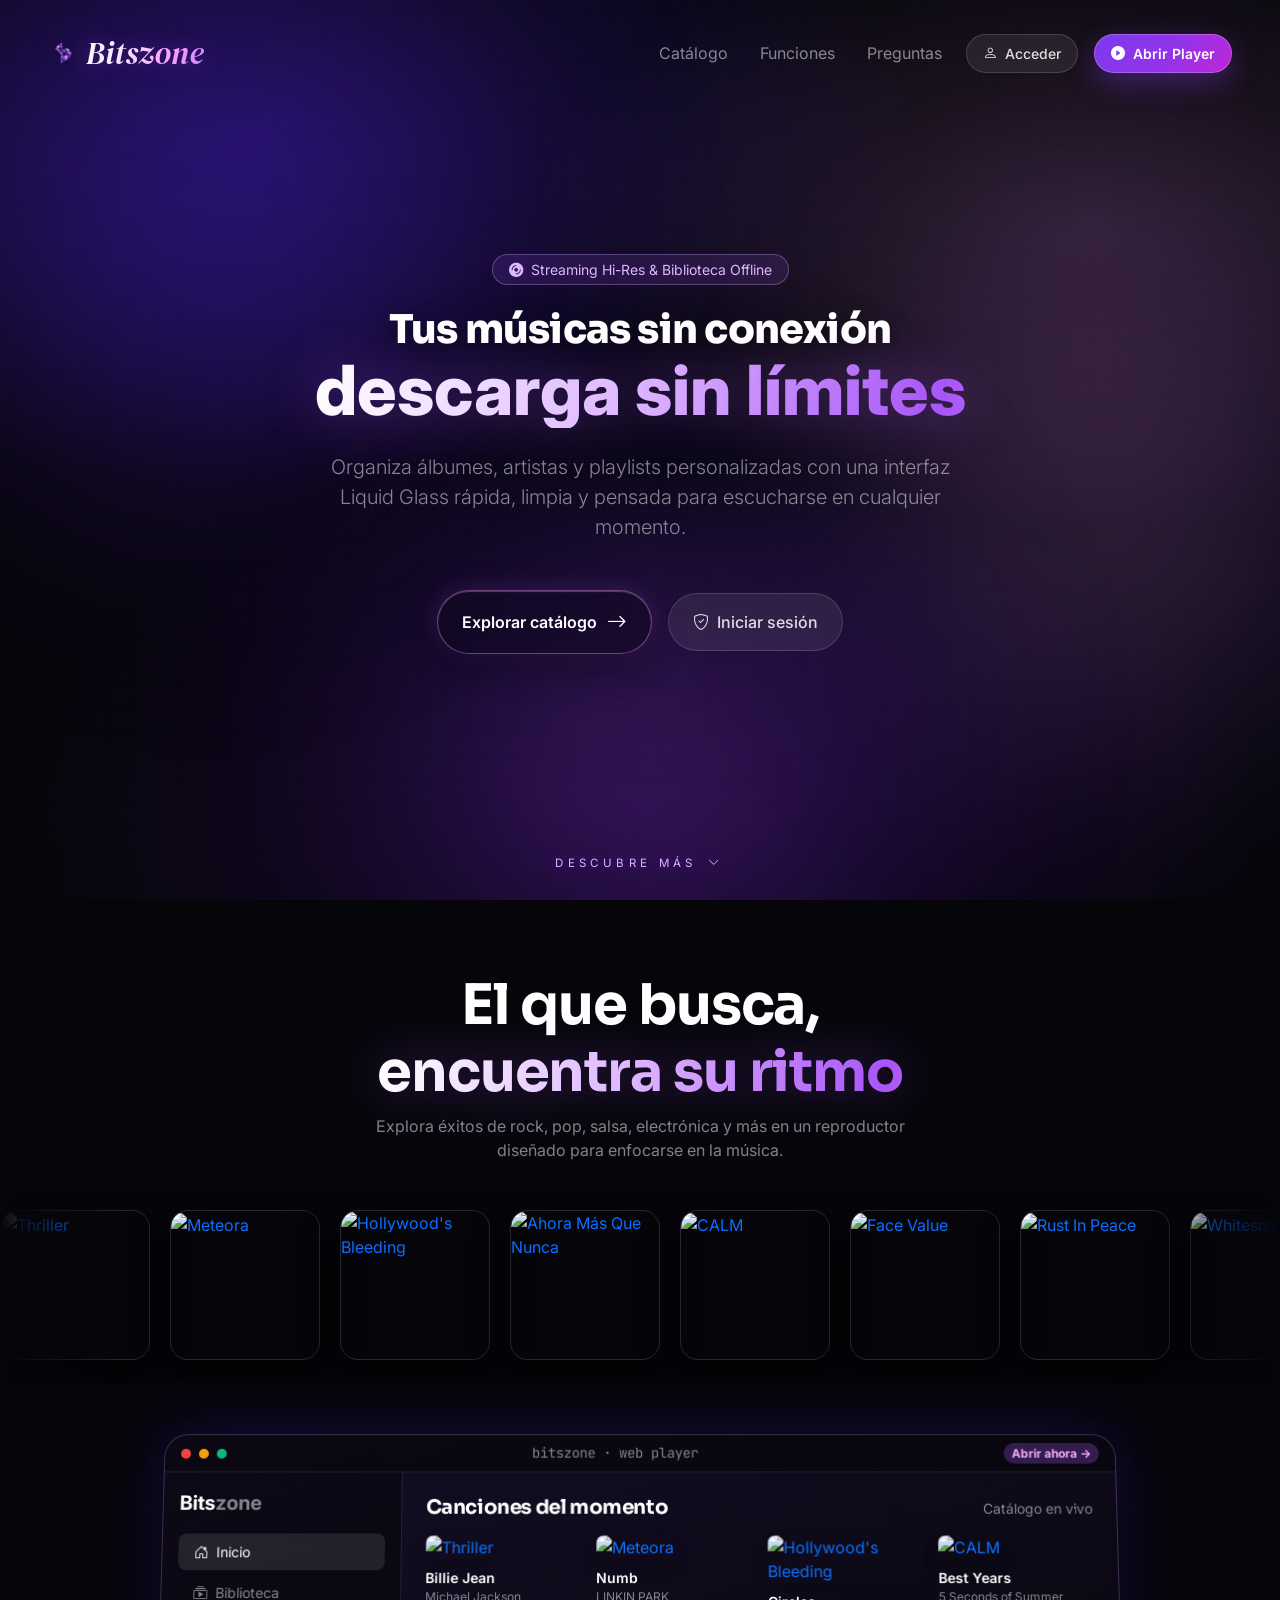
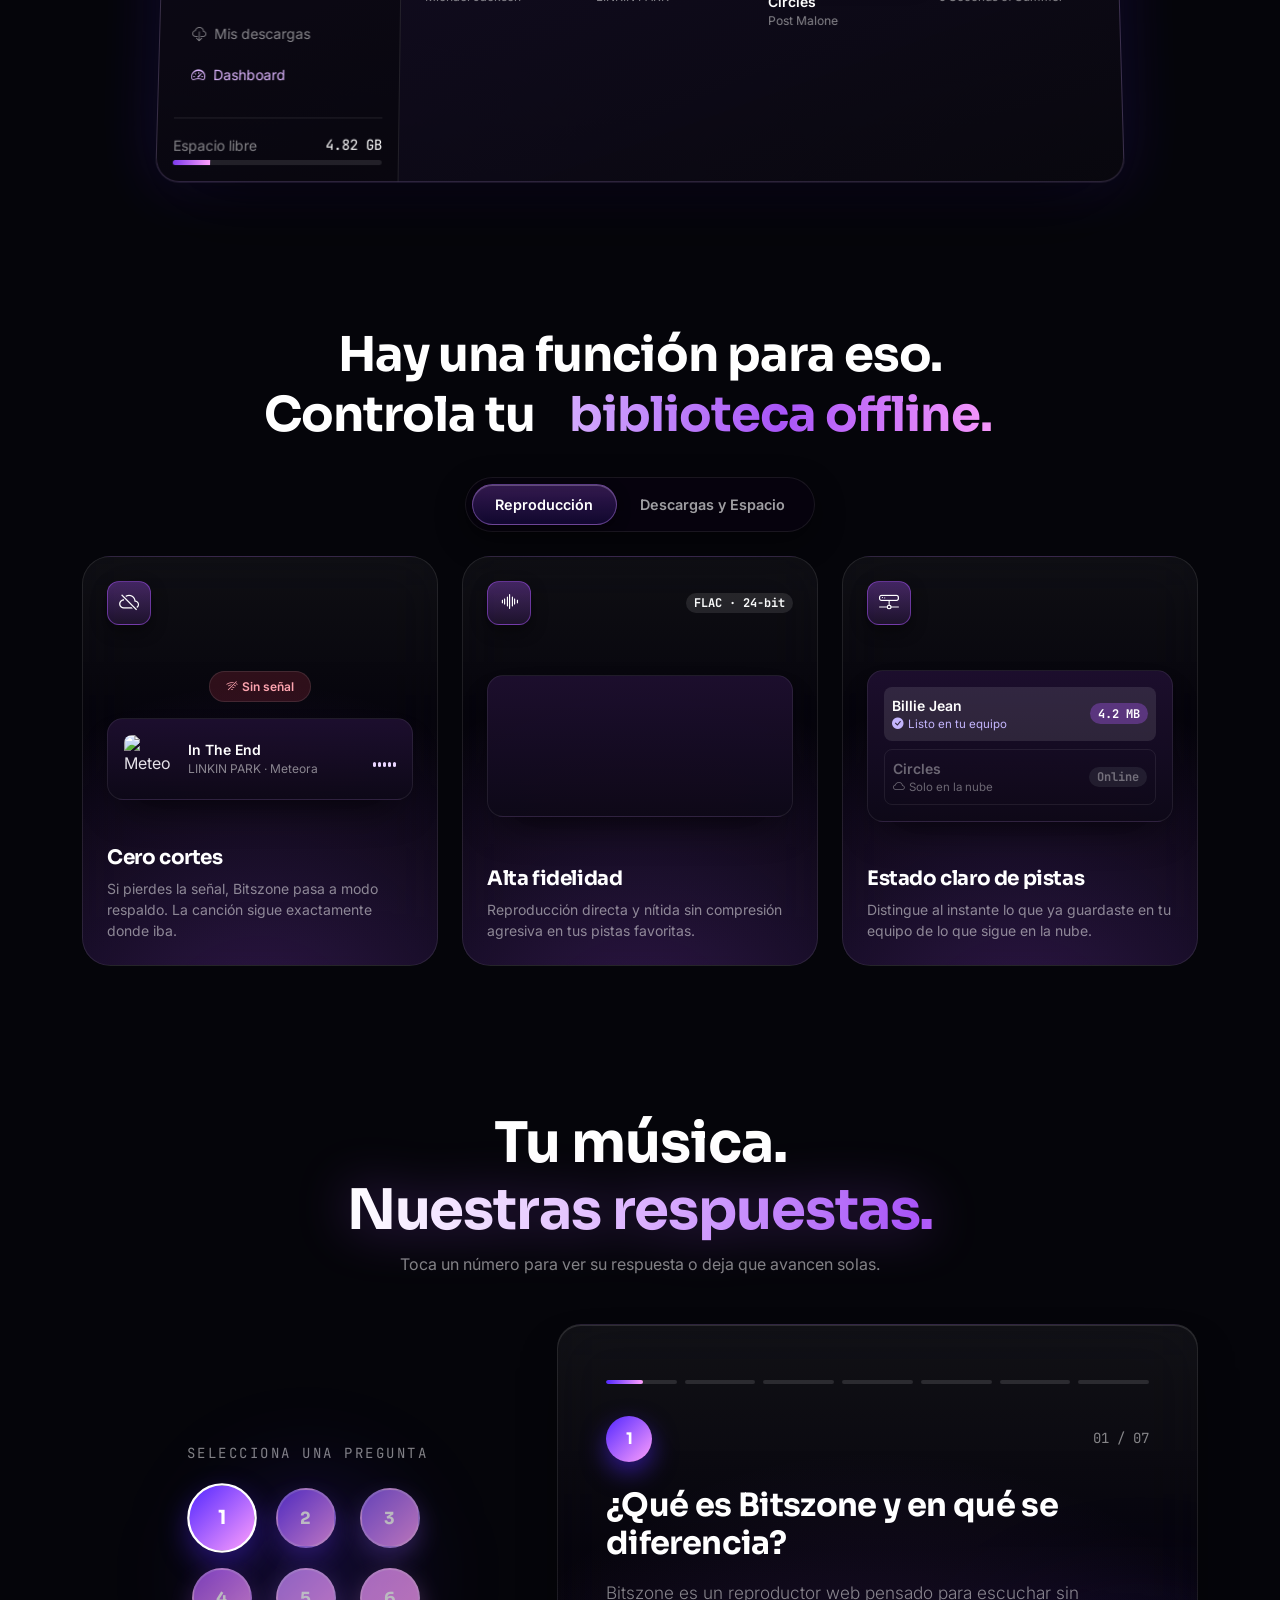
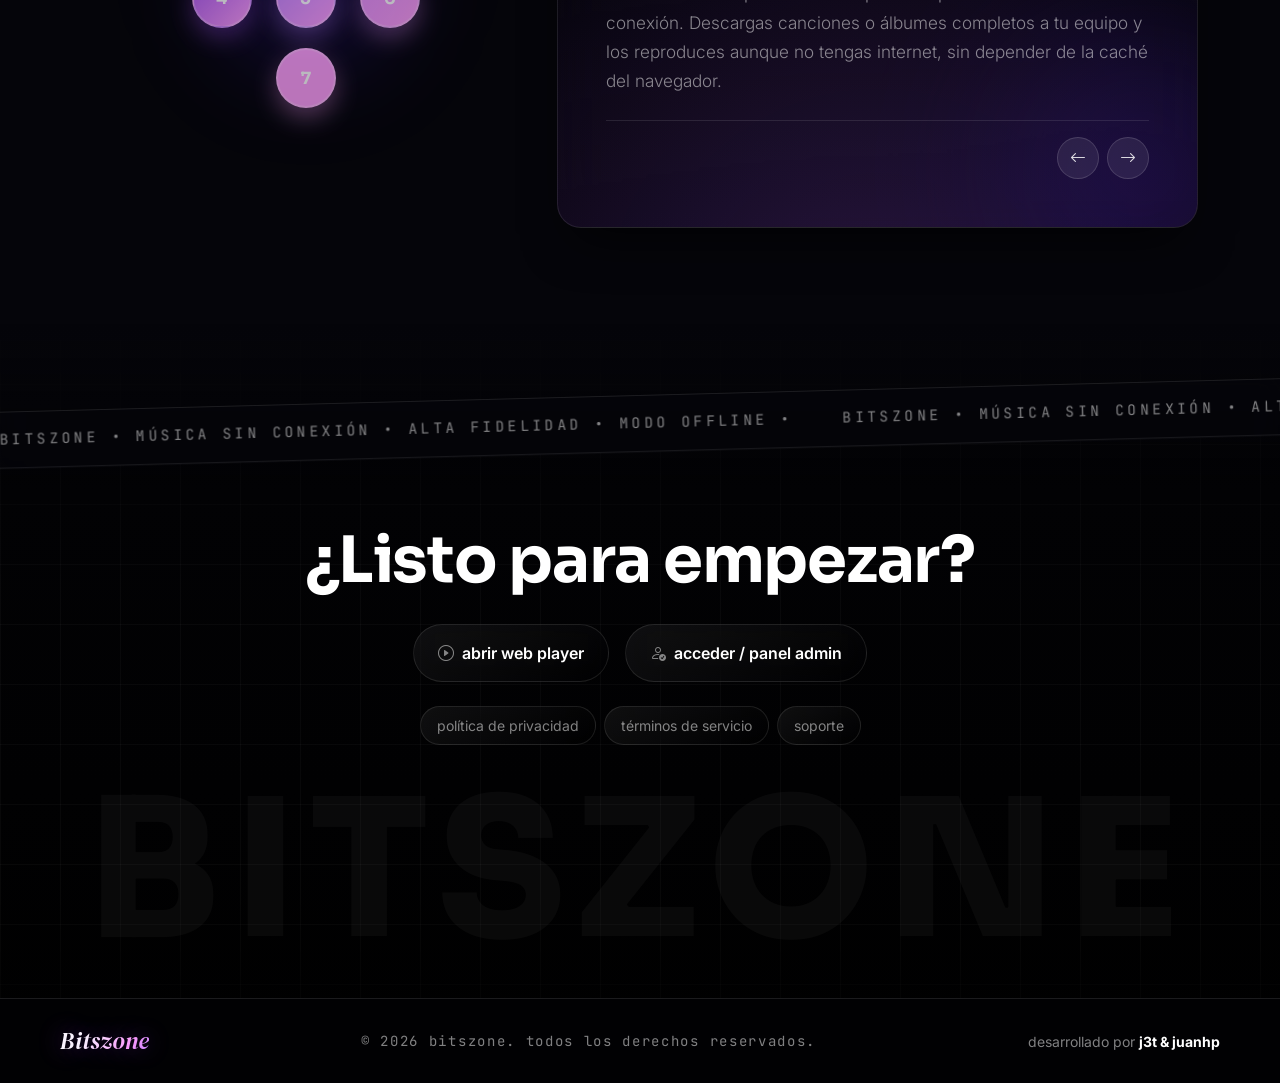
==== index.html @ e1ec02fd "feat: initial release of Bitszone Vanilla (HTML5, CSS3, JS, Bootstrap 5.3 CDN)" ====
<!DOCTYPE html>
<html lang="es">
<head>
  <meta charset="UTF-8" />
  <meta name="viewport" content="width=device-width, initial-scale=1.0" />
  <title>Bitszone — Tu música sin conexión</title>
  <link rel="icon" type="image/svg+xml" href="./assets/img/favicon.svg" />

  <!-- Google Fonts -->
  <link rel="preconnect" href="https://fonts.googleapis.com" />
  <link rel="preconnect" href="https://fonts.gstatic.com" crossorigin />
  <link href="https://fonts.googleapis.com/css2?family=DM+Serif+Display:ital@0;1&family=Inter:wght@300;400;500;600;700&family=JetBrains+Mono:wght@400;500&family=Sora:wght@600;700;800;900&display=swap" rel="stylesheet" />

  <!-- Bootstrap 5.3.8 & Bootstrap Icons (CDN Oficial) -->
  <link href="https://cdn.jsdelivr.net/npm/bootstrap@5.3.8/dist/css/bootstrap.min.css" rel="stylesheet" />
  <link href="https://cdn.jsdelivr.net/npm/bootstrap-icons@1.11.3/font/bootstrap-icons.min.css" rel="stylesheet" />

  <!-- Estilos Bitszone -->
  <link rel="stylesheet" href="./css/styles.css" />
</head>
<body>
  <!-- Fondo Molten Nebula CSS Puro -->
  <div class="bz-ambient-canvas" aria-hidden="true">
    <div class="bz-molten-orb bz-molten-orb--1"></div>
    <div class="bz-molten-orb bz-molten-orb--2"></div>
    <div class="bz-molten-orb bz-molten-orb--3"></div>
  </div>
  <div class="bz-noise-overlay" aria-hidden="true"></div>

  <!-- Header Bootstrap Responsivo -->
  <header id="landingHeader" class="bz-landing-header py-3">
    <nav class="navbar navbar-expand-md navbar-dark px-3 px-md-5 mx-auto" style="max-width: 1440px;">
      <a href="./index.html" class="navbar-brand d-flex align-items-center gap-2 text-decoration-none">
        <img src="./assets/img/bitszone-icon.png" alt="Bitszone" width="30" height="30" />
        <span class="bz-brand-wordmark fs-2">Bitszone</span>
      </a>

      <button class="navbar-toggler border border-white border-opacity-25 rounded-pill px-3 py-1" type="button" data-bs-toggle="collapse" data-bs-target="#landingNav" aria-controls="landingNav" aria-expanded="false" aria-label="Menú">
        <i class="bi bi-list text-white fs-5"></i>
      </button>

      <div class="collapse navbar-collapse justify-content-end" id="landingNav">
        <ul class="navbar-nav align-items-md-center gap-2 gap-md-3 mt-3 mt-md-0">
          <li class="nav-item">
            <a class="nav-link text-white-50 px-2" href="#features">Catálogo</a>
          </li>
          <li class="nav-item">
            <a class="nav-link text-white-50 px-2" href="#benefits">Funciones</a>
          </li>
          <li class="nav-item">
            <a class="nav-link text-white-50 px-2" href="#faq">Preguntas</a>
          </li>
          <li class="nav-item">
            <a class="btn bz-btn-subtle btn-sm px-3 py-2" href="./login.html">
              <i class="bi bi-person me-1"></i> Acceder
            </a>
          </li>
          <li class="nav-item">
            <a class="btn bz-btn-primary btn-sm px-3 py-2" href="./player.html">
              <i class="bi bi-play-circle-fill me-1"></i> Abrir Player
            </a>
          </li>
        </ul>
      </div>
    </nav>
  </header>

  <main>
    <!-- SECCIÓN 1: HERO -->
    <section class="bz-hero-section container text-center px-3">
      <div class="mx-auto" style="max-width: 1120px;">
        <div class="d-inline-flex align-items-center gap-2 px-3 py-1 rounded-pill mb-4 small" style="background: rgba(168,85,247,0.14); border: 1px solid rgba(216,180,254,0.3); color: var(--bz-soft);">
          <i class="bi bi-disc-fill"></i>
          <span>Streaming Hi-Res & Biblioteca Offline</span>
        </div>

        <h1 class="bz-hero-title text-white mb-0">
          Tus músicas sin conexión
        </h1>
        <p class="bz-hero-subtitle-line bz-liquid-metal-text mb-4">
          descarga sin límites
        </p>

        <p class="lead text-white-50 mx-auto mb-5" style="max-width: 620px;">
          Organiza álbumes, artistas y playlists personalizadas con una interfaz Liquid Glass rápida, limpia y pensada para escucharse en cualquier momento.
        </p>

        <div class="d-flex flex-column flex-sm-row align-items-center justify-content-center gap-3">
          <a href="./player.html" class="bz-btn-glass px-4 py-3 fs-6">
            <span>Explorar catálogo</span>
            <i class="bi bi-arrow-right fs-5"></i>
          </a>
          <a href="./login.html" class="btn bz-btn-subtle px-4 py-3 fs-6">
            <i class="bi bi-shield-check me-1"></i> Iniciar sesión
          </a>
        </div>
      </div>

      <a href="#features" class="bz-scroll-cue d-none d-sm-inline-block">
        Descubre más <i class="bi bi-chevron-down ms-1"></i>
      </a>
    </section>

    <!-- SECCIÓN 2: SHOWCASE DE ÁLBUMES & VISTA PREVIA DEL PLAYER -->
    <section id="features" class="py-5 my-4 position-relative">
      <div class="container text-center mb-4">
        <h2 class="display-4 fw-bold text-white mb-2">
          El que busca,<br />
          <span class="bz-liquid-metal-text">encuentra su ritmo</span>
        </h2>
        <p class="text-white-50 mx-auto" style="max-width: 560px;">
          Explora éxitos de rock, pop, salsa, electrónica y más en un reproductor diseñado para enfocarse en la música.
        </p>
      </div>

      <!-- Carrusel Marquee 3D CSS -->
      <div class="bz-showcase-ring-wrap mb-5">
        <div id="showcaseMarqueeTrack" class="bz-showcase-marquee"></div>
      </div>

      <!-- Preview del Reproductor Liquid Glass con Grid de Bootstrap -->
      <div class="container px-3">
        <div class="bz-player-preview-shell">
          <div class="px-3 py-2 d-flex align-items-center justify-content-between border-bottom border-white border-opacity-10" style="background: rgba(0,0,0,0.45);">
            <div class="d-flex align-items-center gap-2">
              <span class="rounded-circle d-inline-block" style="width:10px;height:10px;background:#ef4444;"></span>
              <span class="rounded-circle d-inline-block" style="width:10px;height:10px;background:#f59e0b;"></span>
              <span class="rounded-circle d-inline-block" style="width:10px;height:10px;background:#10b981;"></span>
            </div>
            <span class="font-mono-bz small text-white-50">bitszone · web player</span>
            <a href="./player.html" class="badge rounded-pill text-decoration-none" style="background: rgba(168,85,247,0.28); color: #f0abfc;">Abrir ahora →</a>
          </div>

          <div class="row g-0">
            <!-- Mini Sidebar Preview -->
            <div class="col-md-3 d-none d-md-flex flex-column justify-content-between p-3 border-end border-white border-opacity-10" style="background: rgba(0,0,0,0.35);">
              <div>
                <div class="fw-bold fs-5 text-white mb-3">Bits<span class="text-white-50">zone</span></div>
                <div class="d-grid gap-1 small">
                  <div class="px-3 py-2 rounded-3 bg-white bg-opacity-10 text-white"><i class="bi bi-house-door me-2"></i>Inicio</div>
                  <div class="px-3 py-2 rounded-3 text-white-50"><i class="bi bi-collection-play me-2"></i>Biblioteca</div>
                  <div class="px-3 py-2 rounded-3 text-white-50"><i class="bi bi-cloud-download me-2"></i>Mis descargas</div>
                  <div class="px-3 py-2 rounded-3" style="color: var(--bz-soft);"><i class="bi bi-speedometer2 me-2"></i>Dashboard</div>
                </div>
              </div>
              <div class="mt-4 pt-3 border-top border-white border-opacity-10 small">
                <div class="d-flex justify-content-between text-white-50 mb-1">
                  <span>Espacio libre</span>
                  <span class="font-mono-bz text-white">4.82 GB</span>
                </div>
                <div class="progress" style="height: 5px; background: rgba(255,255,255,0.1);">
                  <div class="progress-bar" style="width: 18%; background: linear-gradient(90deg, #7c3aed, #ff9ffc);"></div>
                </div>
              </div>
            </div>

            <!-- Mini Catalog Preview -->
            <div class="col-12 col-md-9 p-4">
              <div class="d-flex justify-content-between align-items-center mb-3">
                <h5 class="mb-0 text-white fw-bold">Canciones del momento</h5>
                <span class="small text-white-50">Catálogo en vivo</span>
              </div>
              <div class="row g-3">
                <div class="col-6 col-sm-3">
                  <a href="./player.html" class="text-decoration-none d-block">
                    <img src="https://is1-ssl.mzstatic.com/image/thumb/Music115/v4/32/4f/fd/324ffda2-9e51-8f6a-0c2d-c6fd2b41ac55/074643811224.jpg/500x500bb.jpg" alt="Thriller" class="w-100 rounded-3 mb-2 shadow" style="aspect-ratio:1/1;object-fit:cover;" />
                    <div class="text-white small fw-semibold text-truncate">Billie Jean</div>
                    <div class="text-white-50" style="font-size: 0.75rem;">Michael Jackson</div>
                  </a>
                </div>
                <div class="col-6 col-sm-3">
                  <a href="./player.html" class="text-decoration-none d-block">
                    <img src="https://is1-ssl.mzstatic.com/image/thumb/Features125/v4/dd/7d/72/dd7d7259-d27f-5b3e-ce64-9e304d2cb40f/dj.rxzrauer.jpg/500x500bb.jpg" alt="Meteora" class="w-100 rounded-3 mb-2 shadow" style="aspect-ratio:1/1;object-fit:cover;" />
                    <div class="text-white small fw-semibold text-truncate">Numb</div>
                    <div class="text-white-50" style="font-size: 0.75rem;">LINKIN PARK</div>
                  </a>
                </div>
                <div class="col-6 col-sm-3 d-none d-sm-block">
                  <a href="./player.html" class="text-decoration-none d-block">
                    <img src="https://is1-ssl.mzstatic.com/image/thumb/Music115/v4/6c/13/27/6c13279a-399b-2631-3cb2-6233a91d7a53/19UMGIM78325.rgb.jpg/500x500bb.jpg" alt="Hollywood's Bleeding" class="w-100 rounded-3 mb-2 shadow" style="aspect-ratio:1/1;object-fit:cover;" />
                    <div class="text-white small fw-semibold text-truncate">Circles</div>
                    <div class="text-white-50" style="font-size: 0.75rem;">Post Malone</div>
                  </a>
                </div>
                <div class="col-6 col-sm-3 d-none d-sm-block">
                  <a href="./player.html" class="text-decoration-none d-block">
                    <img src="https://is1-ssl.mzstatic.com/image/thumb/Music114/v4/04/31/61/0431617b-8479-58fe-3cc3-9fbfef175a71/20UMGIM06593.rgb.jpg/500x500bb.jpg" alt="CALM" class="w-100 rounded-3 mb-2 shadow" style="aspect-ratio:1/1;object-fit:cover;" />
                    <div class="text-white small fw-semibold text-truncate">Best Years</div>
                    <div class="text-white-50" style="font-size: 0.75rem;">5 Seconds of Summer</div>
                  </a>
                </div>
              </div>
            </div>
          </div>
        </div>
      </div>
    </section>

    <!-- SECCIÓN 3: HAY UNA FUNCIÓN PARA ESO (Bootstrap Tabs + Grid 3 Columnas) -->
    <section id="benefits" class="py-5 my-5 container">
      <div class="text-center mb-4">
        <h2 class="display-5 fw-bold text-white lh-sm mb-3">
          Hay una función para eso.<br />
          Controla tu
          <span class="bz-text-scroller">
            <span class="bz-text-scroller-inner">
              <span>biblioteca offline.</span>
              <span>experiencia sonora.</span>
              <span>colección musical.</span>
              <span>gestión de pistas.</span>
            </span>
          </span>
        </h2>

        <!-- Segmented Dock Bootstrap Pills -->
        <ul class="nav nav-pills bz-dock-pills mt-3" id="benefitsTab" role="tablist">
          <li class="nav-item" role="presentation">
            <button class="nav-link active" id="tab-playback-btn" data-bs-toggle="pill" data-bs-target="#tab-playback" type="button" role="tab">
              Reproducción
            </button>
          </li>
          <li class="nav-item" role="presentation">
            <button class="nav-link" id="tab-downloads-btn" data-bs-toggle="pill" data-bs-target="#tab-downloads" type="button" role="tab">
              Descargas y Espacio
            </button>
          </li>
        </ul>
      </div>

      <div class="tab-content mt-4">
        <!-- TAB 1: REPRODUCCIÓN -->
        <div class="tab-pane fade show active" id="tab-playback" role="tabpanel">
          <div class="row g-4">
            <div class="col-12 col-lg-4">
              <div class="fx-card p-4 d-flex flex-column justify-content-between h-100">
                <div class="fx-icon-tile mb-3"><i class="bi bi-cloud-slash fs-5"></i></div>
                <div class="my-auto py-3">
                  <div class="text-center mb-3">
                    <span id="demoNetStatusBadge" class="badge rounded-pill px-3 py-2 fw-semibold border border-white border-opacity-10" style="background: rgba(255,255,255,0.08); color: #e4e1e8;">
                      <i class="bi bi-wifi me-1"></i> Conectado por WiFi
                    </span>
                  </div>
                  <div class="fx-panel p-3 d-flex align-items-center gap-3">
                    <img src="https://is1-ssl.mzstatic.com/image/thumb/Features125/v4/dd/7d/72/dd7d7259-d27f-5b3e-ce64-9e304d2cb40f/dj.rxzrauer.jpg/500x500bb.jpg" alt="Meteora" width="48" height="48" class="rounded-3 object-fit-cover" />
                    <div class="flex-grow-1 min-w-0">
                      <div class="text-white fw-semibold small text-truncate">In The End</div>
                      <div class="text-white-50" style="font-size: 0.75rem;">LINKIN PARK · Meteora</div>
                    </div>
                    <div class="fx-eq"><i></i><i></i><i></i><i></i><i></i></div>
                  </div>
                </div>
                <div class="mt-3">
                  <h3 class="h5 text-white fw-bold">Cero cortes</h3>
                  <p class="small text-white-50 mb-0">Si pierdes la señal, Bitszone pasa a modo respaldo. La canción sigue exactamente donde iba.</p>
                </div>
              </div>
            </div>

            <div class="col-12 col-lg-4">
              <div class="fx-card p-4 d-flex flex-column justify-content-between h-100">
                <div class="d-flex justify-content-between align-items-center mb-3">
                  <div class="fx-icon-tile"><i class="bi bi-soundwave fs-5"></i></div>
                  <span class="badge rounded-pill bg-white bg-opacity-10 text-light font-mono-bz">FLAC · 24-bit</span>
                </div>
                <div class="fx-panel p-4 my-auto text-center">
                  <div class="fx-spectrum">
                    <i></i><i></i><i></i><i></i><i></i><i></i><i></i><i></i><i></i><i></i><i></i><i></i>
                  </div>
                </div>
                <div class="mt-3">
                  <h3 class="h5 text-white fw-bold">Alta fidelidad</h3>
                  <p class="small text-white-50 mb-0">Reproducción directa y nítida sin compresión agresiva en tus pistas favoritas.</p>
                </div>
              </div>
            </div>

            <div class="col-12 col-lg-4">
              <div class="fx-card p-4 d-flex flex-column justify-content-between h-100">
                <div class="fx-icon-tile mb-3"><i class="bi bi-hdd-network fs-5"></i></div>
                <div class="fx-panel p-3 my-auto d-grid gap-2">
                  <div class="d-flex align-items-center justify-content-between p-2 rounded-3 bg-white bg-opacity-10">
                    <div>
                      <div class="text-white small fw-semibold">Billie Jean</div>
                      <div style="font-size:0.72rem;color:#c4b5fd;"><i class="bi bi-check-circle-fill me-1"></i>Listo en tu equipo</div>
                    </div>
                    <span class="badge rounded-pill font-mono-bz" style="background: rgba(168,85,247,0.35);">4.2 MB</span>
                  </div>
                  <div class="d-flex align-items-center justify-content-between p-2 rounded-3 border border-white border-opacity-10 opacity-75">
                    <div>
                      <div class="text-white-50 small fw-semibold">Circles</div>
                      <div class="text-white-50" style="font-size:0.72rem;"><i class="bi bi-cloud me-1"></i>Solo en la nube</div>
                    </div>
                    <span class="badge rounded-pill bg-secondary bg-opacity-25 text-white-50 font-mono-bz">Online</span>
                  </div>
                </div>
                <div class="mt-3">
                  <h3 class="h5 text-white fw-bold">Estado claro de pistas</h3>
                  <p class="small text-white-50 mb-0">Distingue al instante lo que ya guardaste en tu equipo de lo que sigue en la nube.</p>
                </div>
              </div>
            </div>
          </div>
        </div>

        <!-- TAB 2: DESCARGAS Y ESPACIO -->
        <div class="tab-pane fade" id="tab-downloads" role="tabpanel">
          <div class="row g-4">
            <div class="col-12 col-lg-4">
              <div class="fx-card p-4 d-flex flex-column justify-content-between h-100">
                <div class="fx-icon-tile mb-3"><i class="bi bi-clock-history fs-5"></i></div>
                <div class="fx-panel p-3 my-auto d-grid gap-2 small">
                  <div class="d-flex justify-content-between text-white"><span>Thriller · M. Jackson</span><span class="font-mono-bz" style="color: var(--bz-soft);">28d</span></div>
                  <div class="progress" style="height: 5px; background: rgba(255,255,255,0.08);"><div class="progress-bar" style="width:93%;background:#a855f7;"></div></div>
                  <div class="d-flex justify-content-between text-white mt-2"><span>CALM · 5SOS</span><span class="font-mono-bz text-warning">4d</span></div>
                  <div class="progress" style="height: 5px; background: rgba(255,255,255,0.08);"><div class="progress-bar bg-warning" style="width:18%;"></div></div>
                </div>
                <div class="mt-3">
                  <h3 class="h5 text-white fw-bold">Control de biblioteca</h3>
                  <p class="small text-white-50 mb-0">Administra fácilmente las canciones descargadas y favoritos desde un mismo lugar.</p>
                </div>
              </div>
            </div>

            <div class="col-12 col-lg-4">
              <div class="fx-card p-4 d-flex flex-column justify-content-between h-100">
                <div class="fx-icon-tile mb-3"><i class="bi bi-cloud-arrow-down fs-5"></i></div>
                <div class="fx-panel p-3 my-auto d-grid gap-2 small">
                  <div class="d-flex justify-content-between text-white"><span>Descargando Meteora</span><span class="font-mono-bz text-white-50">84%</span></div>
                  <div class="progress" style="height: 6px; background: rgba(255,255,255,0.08);"><div class="progress-bar progress-bar-striped progress-bar-animated" style="width:84%;background:linear-gradient(90deg,#7c3aed,#ff9ffc);"></div></div>
                  <div class="d-flex justify-content-between text-white-50 mt-2"><span>Best Years.mp3</span><span class="text-success"><i class="bi bi-check2-all"></i> Completo</span></div>
                </div>
                <div class="mt-3">
                  <h3 class="h5 text-white fw-bold">Descarga directa MP3</h3>
                  <p class="small text-white-50 mb-0">Baja canciones sueltas o álbumes completos mientras sigues escuchando tu cola.</p>
                </div>
              </div>
            </div>

            <div class="col-12 col-lg-4">
              <div class="fx-card p-4 d-flex flex-column justify-content-between h-100">
                <div class="fx-icon-tile mb-3"><i class="bi bi-hdd fs-5"></i></div>
                <div class="fx-panel p-3 my-auto">
                  <div class="d-flex justify-content-between align-items-baseline mb-2">
                    <span class="fw-bold text-white h5 mb-0">2.42 GB</span>
                    <span class="small text-white-50 font-mono-bz">de 5.00 GB</span>
                  </div>
                  <div class="progress-stacked mb-3" style="height: 10px; background: rgba(255,255,255,0.08);">
                    <div class="progress" style="width: 24%;"><div class="progress-bar" style="background:#5227ff;"></div></div>
                    <div class="progress" style="width: 15%;"><div class="progress-bar" style="background:#a855f7;"></div></div>
                    <div class="progress" style="width: 9%;"><div class="progress-bar" style="background:#ff9ffc;"></div></div>
                  </div>
                  <div class="d-flex justify-content-between small text-white-50">
                    <span><i class="bi bi-circle-fill me-1" style="color:#5227ff;"></i>Rock</span>
                    <span><i class="bi bi-circle-fill me-1" style="color:#a855f7;"></i>Pop</span>
                    <span><i class="bi bi-circle-fill me-1" style="color:#ff9ffc;"></i>Salsa</span>
                  </div>
                </div>
                <div class="mt-3">
                  <h3 class="h5 text-white fw-bold">Medidor de 5 GB</h3>
                  <p class="small text-white-50 mb-0">Visualiza el almacenamiento utilizado por tus descargas y libera espacio al instante.</p>
                </div>
              </div>
            </div>
          </div>
        </div>
      </div>
    </section>

    <!-- SECCIÓN 4: FAQ INTERACTIVO -->
    <section id="faq" class="py-5 my-5 container">
      <div class="text-center mb-5">
        <h2 class="display-4 fw-bold text-white mb-2">
          Tu música.<br />
          <span class="bz-liquid-metal-text">Nuestras respuestas.</span>
        </h2>
        <p class="text-white-50">Toca un número para ver su respuesta o deja que avancen solas.</p>
      </div>

      <div class="row g-4 align-items-center">
        <!-- Clúster de 7 Orbes -->
        <div class="col-12 col-lg-5 position-relative d-flex flex-column align-items-center justify-content-center py-4">
          <div id="faqClusterHalo" class="position-absolute rounded-circle" style="width: 280px; height: 280px; filter: blur(45px); pointer-events: none; background: radial-gradient(circle, rgba(82,39,255,0.35), transparent 70%);"></div>
          <span class="font-mono-bz small text-uppercase text-white-50 mb-4" style="letter-spacing: 0.18em;">Selecciona una pregunta</span>
          <div id="faqOrbCluster" class="bz-faq-orb-cluster position-relative z-2"></div>
        </div>

        <!-- Visor de Respuestas Liquid Glass -->
        <div class="col-12 col-lg-7">
          <div id="faqViewerCard" class="bz-glass-card p-4 p-md-5 position-relative overflow-hidden" style="min-height: 410px;">
            <div id="faqViewerGlow" class="position-absolute bottom-0 end-0 rounded-circle pe-none" style="width: 380px; height: 380px; transform: translate(35%, 35%); filter: blur(75px); opacity: 0.25;"></div>

            <!-- Barra segmentada superior -->
            <div id="faqSegments" class="d-flex gap-2 mb-4 position-relative z-2"></div>

            <div class="d-flex align-items-center justify-content-between mb-4 position-relative z-2">
              <div id="faqActiveBadge" class="rounded-circle d-flex align-items-center justify-content-center fw-bold text-white" style="width: 46px; height: 46px; font-family: var(--bz-font-display);">1</div>
              <span id="faqCounter" class="font-mono-bz small text-white-50">01 / 07</span>
            </div>

            <div class="position-relative z-2 my-3">
              <h3 id="faqQuestion" class="h2 fw-bold text-white mb-3"></h3>
              <p id="faqAnswer" class="lead text-white-50 mb-0" style="font-size: 1.08rem; line-height: 1.7;"></p>
            </div>

            <div class="d-flex justify-content-end gap-2 mt-4 pt-3 border-top border-white border-opacity-10 position-relative z-2">
              <button id="faqPrevBtn" type="button" class="btn bz-btn-subtle rounded-circle" style="width: 42px; height: 42px;" aria-label="Pregunta anterior">
                <i class="bi bi-arrow-left"></i>
              </button>
              <button id="faqNextBtn" type="button" class="btn bz-btn-subtle rounded-circle" style="width: 42px; height: 42px;" aria-label="Pregunta siguiente">
                <i class="bi bi-arrow-right"></i>
              </button>
            </div>
          </div>
        </div>
      </div>
    </section>
  </main>

  <!-- FOOTER CINEMÁTICO -->
  <footer class="bz-footer pt-5 mt-5">
    <div class="bz-footer-grid"></div>

    <!-- Band Marquee Diagonal -->
    <div class="bz-footer-marquee-band py-3 my-4 position-relative z-2">
      <div class="bz-footer-marquee-track font-mono-bz small text-uppercase text-white-50" style="letter-spacing: 0.28em;">
        <span class="px-4">BITSZONE • MÚSICA SIN CONEXIÓN • ALTA FIDELIDAD • MODO OFFLINE •</span>
        <span class="px-4">BITSZONE • MÚSICA SIN CONEXIÓN • ALTA FIDELIDAD • MODO OFFLINE •</span>
        <span class="px-4">BITSZONE • MÚSICA SIN CONEXIÓN • ALTA FIDELIDAD • MODO OFFLINE •</span>
      </div>
    </div>

    <div class="container text-center py-5 position-relative z-2">
      <h2 class="display-3 fw-bold text-white mb-4" style="font-weight: 800;">¿Listo para empezar?</h2>

      <div class="d-flex flex-wrap justify-content-center gap-3 mb-4">
        <a href="./player.html" class="bz-footer-pill px-4 py-3 fw-semibold d-inline-flex align-items-center gap-2">
          <i class="bi bi-play-circle text-white-50"></i> abrir web player
        </a>
        <a href="./login.html" class="bz-footer-pill px-4 py-3 fw-semibold d-inline-flex align-items-center gap-2">
          <i class="bi bi-person-check text-white-50"></i> acceder / panel admin
        </a>
      </div>

      <div class="d-flex flex-wrap justify-content-center gap-2 mb-5">
        <button type="button" class="btn bz-footer-pill btn-sm px-3 py-2 text-white-50" data-bs-toggle="modal" data-bs-target="#infoLegalModal" data-legal-title="Política de privacidad" data-legal-body="Bitszone almacena tus preferencias, playlists, favoritos y sesión localmente en tu navegador (localStorage) y consulta únicamente el catálogo público de canciones.">
          política de privacidad
        </button>
        <button type="button" class="btn bz-footer-pill btn-sm px-3 py-2 text-white-50" data-bs-toggle="modal" data-bs-target="#infoLegalModal" data-legal-title="Términos de servicio" data-legal-body="Proyecto académico de Ingeniería de Sistemas desarrollado con HTML5, CSS3, JavaScript y Bootstrap 5 para fines demostrativos y educativos.">
          términos de servicio
        </button>
        <button type="button" class="btn bz-footer-pill btn-sm px-3 py-2 text-white-50" data-bs-toggle="modal" data-bs-target="#infoLegalModal" data-legal-title="Soporte Técnico" data-legal-body="Para pruebas de administrador ingresa a Acceder -> Administrador usando bitszone.app@gmail.com (clave: admin123).">
          soporte
        </button>
      </div>

      <div class="bz-footer-giant-text mt-3">BITSZONE</div>
    </div>

    <!-- Barra Inferior -->
    <div class="position-relative z-2 py-4 px-3 px-md-5 border-top border-white border-opacity-10" style="background: rgba(2,2,4,0.92);">
      <div class="container-fluid d-flex flex-column flex-md-row align-items-center justify-content-between gap-3 text-center text-md-start">
        <a href="./index.html" class="bz-brand-wordmark fs-4 text-decoration-none">Bitszone</a>
        <div class="small text-white-50 font-mono-bz" style="letter-spacing: 0.12em;">
          © <span id="footerYear">2026</span> bitszone. todos los derechos reservados.
        </div>
        <div class="small text-white-50">
          desarrollado por <strong class="text-white">j3t &amp; juanhp</strong>
        </div>
      </div>
    </div>
  </footer>

  <!-- Botón flotante Volver Arriba -->
  <button id="btnBackToTop" type="button" class="btn bz-btn-glass bz-back-top p-0" aria-label="Volver arriba" title="Volver arriba">
    <i class="bi bi-arrow-up fs-5"></i>
  </button>

  <!-- Modal Bootstrap para enlaces del Footer -->
  <div class="modal fade bz-modal-glass" id="infoLegalModal" tabindex="-1" aria-hidden="true">
    <div class="modal-dialog modal-dialog-centered">
      <div class="modal-content p-4 position-relative">
        <button type="button" class="bz-modal-close-float" data-bs-dismiss="modal" aria-label="Cerrar">
          <i class="bi bi-x-lg"></i>
        </button>
        <h3 id="legalModalTitle" class="font-serif-italic h2 text-white mb-3">Información</h3>
        <p id="legalModalBody" class="text-white-50 mb-4"></p>
        <div class="text-end">
          <button type="button" class="btn bz-btn-primary px-4 py-2" data-bs-dismiss="modal">Entendido</button>
        </div>
      </div>
    </div>
  </div>

  <!-- Bootstrap JS Bundle -->
  <script defer src="https://cdn.jsdelivr.net/npm/bootstrap@5.3.8/dist/js/bootstrap.bundle.min.js"></script>
  <script defer src="./js/landing.js"></script>
  <script defer>
    document.addEventListener('DOMContentLoaded', function () {
      var legalModal = document.getElementById('infoLegalModal');
      if (legalModal) {
        legalModal.addEventListener('show.bs.modal', function (event) {
          var trigger = event.relatedTarget;
          if (!trigger) return;
          document.getElementById('legalModalTitle').textContent = trigger.getAttribute('data-legal-title') || 'Información';
          document.getElementById('legalModalBody').textContent = trigger.getAttribute('data-legal-body') || '';
        });
      }
    });
  </script>
</body>
</html>
---- css/styles.css ----
/* ==========================================================================
   BITSZONE — Estilos Globales (HTML5 + CSS3 + Bootstrap 5)
   Paleta: #05050A / #08080C -> #5227FF -> #55108d -> #A855F7 -> #FF9FFC
   ========================================================================== */

:root {
  --bz-bg-canvas: #05050a;
  --bz-bg-deep: #08080c;
  --bz-bg-surface: #0e0f17;
  --bz-bg-surface-2: #161726;
  --bz-bg-purple-dark: #1a0f2e;

  --bz-indigo: #5227ff;
  --bz-primary: #55108d;
  --bz-violet: #8b5cf6;
  --bz-purple: #a855f7;
  --bz-lavender: #c084fc;
  --bz-soft: #deb7ff;
  --bz-pink: #ff9ffc;

  --bz-text: #e4e1e8;
  --bz-muted: rgba(228, 225, 232, 0.62);
  --bz-dim: rgba(228, 225, 232, 0.4);
  --bz-glass-bg: rgba(14, 10, 24, 0.58);
  --bz-glass-border: rgba(216, 180, 254, 0.16);
  --bz-glass-highlight: rgba(255, 255, 255, 0.16);

  --bz-font-sans: 'Inter', system-ui, -apple-system, sans-serif;
  --bz-font-display: 'Sora', system-ui, sans-serif;
  --bz-font-serif: 'DM Serif Display', Georgia, serif;
  --bz-font-mono: 'JetBrains Mono', monospace;
}

/* Preferencias globales de accesibilidad / rendimiento */
body.bz-reduce-motion *,
body.bz-reduce-motion *::before,
body.bz-reduce-motion *::after {
  animation-duration: 0.01ms !important;
  animation-iteration-count: 1 !important;
  transition-duration: 0.01ms !important;
  scroll-behavior: auto !important;
}

body.bz-no-blur .bz-glass,
body.bz-no-blur .bz-glass-card,
body.bz-no-blur .bz-modal-glass,
body.bz-no-blur .bz-miniplayer,
body.bz-no-blur .bz-sidebar {
  backdrop-filter: none !important;
  -webkit-backdrop-filter: none !important;
  background-color: rgba(12, 9, 20, 0.94) !important;
}

*,
*::before,
*::after {
  box-sizing: border-box;
}

html {
  scroll-behavior: smooth;
  font-size: 16px;
}

body {
  margin: 0;
  background-color: var(--bz-bg-canvas);
  color: var(--bz-text);
  font-family: var(--bz-font-sans);
  -webkit-font-smoothing: antialiased;
  overflow-x: hidden;
}

h1, h2, h3, h4, h5, h6 {
  font-family: var(--bz-font-display);
  letter-spacing: -0.02em;
}

.font-serif-italic {
  font-family: var(--bz-font-serif);
  font-style: italic;
}

.font-sora {
  font-family: var(--bz-font-display);
}

.font-mono-bz {
  font-family: var(--bz-font-mono);
}

/* Scrollbar sutil estilo Bitszone */
::-webkit-scrollbar {
  width: 6px;
  height: 6px;
}
::-webkit-scrollbar-track {
  background: transparent;
}
::-webkit-scrollbar-thumb {
  background: rgba(255, 255, 255, 0.14);
  border-radius: 999px;
}
::-webkit-scrollbar-thumb:hover {
  background: rgba(192, 132, 252, 0.45);
}

/* ==========================================================================
   Fondo Molten Nebula CSS Puro (Reemplazo elegante sin WebGL pesado)
   ========================================================================== */
.bz-ambient-canvas {
  position: fixed;
  inset: 0;
  z-index: -2;
  overflow: hidden;
  pointer-events: none;
  background:
    radial-gradient(ellipse 80% 60% at 20% 15%, rgba(82, 39, 255, 0.28), transparent 65%),
    radial-gradient(ellipse 70% 55% at 85% 25%, rgba(255, 159, 252, 0.16), transparent 62%),
    radial-gradient(ellipse 75% 60% at 50% 90%, rgba(85, 16, 141, 0.32), transparent 65%),
    var(--bz-bg-canvas);
}

.bz-molten-orb {
  position: absolute;
  border-radius: 50%;
  filter: blur(95px);
  opacity: 0.52;
  will-change: transform;
}

.bz-molten-orb--1 {
  width: 58vw;
  height: 58vw;
  max-width: 780px;
  max-height: 780px;
  top: -14%;
  left: -12%;
  background: radial-gradient(circle, rgba(82, 39, 255, 0.65) 0%, rgba(85, 16, 141, 0.25) 55%, transparent 75%);
  animation: bz-drift-1 18s ease-in-out infinite alternate;
}

.bz-molten-orb--2 {
  width: 48vw;
  height: 48vw;
  max-width: 640px;
  max-height: 640px;
  top: 22%;
  right: -10%;
  background: radial-gradient(circle, rgba(255, 159, 252, 0.42) 0%, rgba(168, 85, 247, 0.25) 52%, transparent 75%);
  animation: bz-drift-2 22s ease-in-out infinite alternate;
}

.bz-molten-orb--3 {
  width: 52vw;
  height: 52vw;
  max-width: 700px;
  max-height: 700px;
  bottom: -18%;
  left: 25%;
  background: radial-gradient(circle, rgba(168, 85, 247, 0.45) 0%, rgba(45, 20, 145, 0.3) 55%, transparent 75%);
  animation: bz-drift-3 24s ease-in-out infinite alternate;
}

.bz-noise-overlay {
  position: fixed;
  inset: 0;
  z-index: -1;
  pointer-events: none;
  opacity: 0.035;
  background-image: radial-gradient(rgba(255, 255, 255, 0.7) 0.5px, transparent 0.5px);
  background-size: 3px 3px;
}

@keyframes bz-drift-1 {
  0%   { transform: translate3d(0, 0, 0) scale(1); }
  100% { transform: translate3d(8vw, 6vh, 0) scale(1.12); }
}
@keyframes bz-drift-2 {
  0%   { transform: translate3d(0, 0, 0) scale(1); }
  100% { transform: translate3d(-7vw, 8vh, 0) scale(1.15); }
}
@keyframes bz-drift-3 {
  0%   { transform: translate3d(0, 0, 0) scale(1); }
  100% { transform: translate3d(5vw, -7vh, 0) scale(1.08); }
}

/* ==========================================================================
   Componentes Liquid Glass compartidos
   ========================================================================== */
.bz-glass {
  background: var(--bz-glass-bg);
  border: 1px solid var(--bz-glass-border);
  backdrop-filter: blur(22px) saturate(160%);
  -webkit-backdrop-filter: blur(22px) saturate(160%);
  box-shadow:
    0 20px 50px -15px rgba(0, 0, 0, 0.65),
    inset 0 1px 0 rgba(255, 255, 255, 0.14);
}

.bz-glass-card {
  background:
    radial-gradient(circle at 50% 120%, rgba(168, 85, 247, 0.2), transparent 70%),
    linear-gradient(180deg, rgba(255, 255, 255, 0.05), rgba(10, 5, 20, 0.32) 45%, rgba(10, 5, 20, 0.62));
  border: 1px solid rgba(255, 255, 255, 0.09);
  backdrop-filter: blur(28px);
  -webkit-backdrop-filter: blur(28px);
  box-shadow:
    0 25px 50px -18px rgba(0, 0, 0, 0.78),
    inset 0 1px 0 rgba(255, 255, 255, 0.12);
  border-radius: 1.5rem;
}

.bz-btn-glass {
  position: relative;
  display: inline-flex;
  align-items: center;
  justify-content: center;
  gap: 0.65rem;
  border-radius: 999px;
  padding: 0.85rem 1.85rem;
  font-weight: 600;
  color: #ffffff;
  text-decoration: none;
  background: rgba(16, 9, 32, 0.55);
  border: 1px solid rgba(255, 159, 252, 0.38);
  backdrop-filter: blur(18px);
  -webkit-backdrop-filter: blur(18px);
  box-shadow:
    0 12px 32px rgba(0, 0, 0, 0.45),
    0 0 24px rgba(168, 85, 247, 0.25),
    inset 0 1px 1px rgba(255, 255, 255, 0.25);
  transition: transform 0.28s cubic-bezier(0.22, 1, 0.36, 1),
              box-shadow 0.28s ease,
              border-color 0.28s ease,
              background-color 0.28s ease;
  cursor: pointer;
}

.bz-btn-glass:hover {
  color: #ffffff;
  transform: translateY(-2px) scale(1.03);
  border-color: rgba(255, 159, 252, 0.85);
  background: rgba(82, 39, 255, 0.24);
  box-shadow:
    0 18px 42px rgba(0, 0, 0, 0.55),
    0 0 36px rgba(255, 159, 252, 0.5),
    inset 0 1px 1px rgba(255, 255, 255, 0.38);
}

.bz-btn-primary {
  background: linear-gradient(135deg, #7c3aed 0%, #9333ea 55%, #c026d3 100%);
  border: 1px solid rgba(255, 255, 255, 0.22);
  color: #ffffff;
  border-radius: 999px;
  font-weight: 600;
  box-shadow: 0 10px 28px rgba(138, 58, 237, 0.35);
  transition: transform 0.2s ease, box-shadow 0.2s ease, filter 0.2s ease;
}
.bz-btn-primary:hover {
  color: #ffffff;
  filter: brightness(1.1);
  box-shadow: 0 14px 34px rgba(168, 85, 247, 0.5);
}
.bz-btn-primary:active {
  transform: scale(0.97);
}

.bz-btn-subtle {
  background: rgba(255, 255, 255, 0.08);
  border: 1px solid rgba(255, 255, 255, 0.14);
  color: rgba(255, 255, 255, 0.85);
  border-radius: 999px;
  font-weight: 500;
  transition: background-color 0.2s ease, color 0.2s ease, border-color 0.2s ease;
}
.bz-btn-subtle:hover {
  background: rgba(255, 255, 255, 0.16);
  color: #ffffff;
  border-color: rgba(255, 255, 255, 0.26);
}

.bz-btn-hero-subtle {
  background: rgba(255, 255, 255, 0.09);
  border: 1px solid rgba(255, 255, 255, 0.14);
  color: rgba(255, 255, 255, 0.92);
  border-radius: 999px;
  font-weight: 600;
  backdrop-filter: blur(18px);
  -webkit-backdrop-filter: blur(18px);
  transition: background-color 0.2s ease, color 0.2s ease, border-color 0.2s ease, transform 0.2s ease;
}
.bz-btn-hero-subtle:hover {
  background: rgba(255, 255, 255, 0.17);
  border-color: rgba(255, 255, 255, 0.24);
  color: #ffffff;
}
.bz-btn-hero-subtle:active {
  transform: scale(0.97);
}

/* Texto metálico / shimmer líquido CSS */
.bz-liquid-metal-text {
  background: linear-gradient(
    100deg,
    #ffffff 0%,
    #deb7ff 22%,
    #a855f7 44%,
    #ff9ffc 60%,
    #ffffff 78%,
    #b497cf 100%
  );
  background-size: 220% auto;
  -webkit-background-clip: text;
  background-clip: text;
  color: transparent;
  filter: drop-shadow(0 0 26px rgba(168, 85, 247, 0.38));
  animation: bz-shimmer 6s ease-in-out infinite;
}

@keyframes bz-shimmer {
  0%, 100% { background-position: 0% 50%; }
  50% { background-position: 100% 50%; }
}

.bz-brand-wordmark {
  font-family: var(--bz-font-serif);
  font-style: italic;
  background: linear-gradient(120deg, #ffffff 30%, #ff9ffc 75%, #c084fc 100%);
  -webkit-background-clip: text;
  background-clip: text;
  color: transparent;
  text-shadow: 0 0 24px rgba(168, 85, 247, 0.45);
}

/* ==========================================================================
   LANDING PAGE (index.html)
   ========================================================================== */
.bz-landing-header {
  position: fixed;
  top: 0;
  left: 0;
  right: 0;
  z-index: 60;
  transition: background-color 0.35s ease, backdrop-filter 0.35s ease, border-color 0.35s ease;
}

.bz-landing-header.is-scrolled {
  background: rgba(8, 6, 15, 0.72);
  backdrop-filter: blur(18px);
  -webkit-backdrop-filter: blur(18px);
  border-bottom: 1px solid rgba(255, 255, 255, 0.08);
}

.bz-hero-section {
  min-height: 100svh;
  display: flex;
  flex-direction: column;
  justify-content: center;
  position: relative;
  padding-top: 5rem;
  padding-bottom: 4.5rem;
}

.bz-hero-title {
  font-size: clamp(2.35rem, 6.2vw, 6.2rem);
  font-weight: 800;
  line-height: 1.04;
  letter-spacing: -0.035em;
}

.bz-hero-subtitle-line {
  font-size: clamp(2rem, 5.4vw, 5.4rem);
  font-weight: 800;
  line-height: 1.1;
}

.bz-scroll-cue {
  position: absolute;
  bottom: 1.75rem;
  left: 50%;
  transform: translateX(-50%);
  text-transform: uppercase;
  letter-spacing: 0.38em;
  font-size: 0.72rem;
  color: #d8b4fe;
  text-decoration: none;
  text-shadow: 0 0 12px rgba(112, 18, 206, 0.85);
  animation: bz-float-cue 3s ease-in-out infinite;
}

@keyframes bz-float-cue {
  0%, 100% { opacity: 0.35; transform: translate(-50%, 6px); }
  50% { opacity: 1; transform: translate(-50%, -6px); }
}

/* Galería 3D Showcase en CSS puro */
.bz-showcase-ring-wrap {
  perspective: 1100px;
  overflow: hidden;
  padding: 1.5rem 0;
  mask-image: linear-gradient(to right, transparent, black 10%, black 90%, transparent);
  -webkit-mask-image: linear-gradient(to right, transparent, black 10%, black 90%, transparent);
}

.bz-showcase-marquee {
  display: flex;
  gap: 1.25rem;
  width: max-content;
  animation: bz-marquee-albums 36s linear infinite;
}

.bz-showcase-marquee:hover {
  animation-play-state: paused;
}

@keyframes bz-marquee-albums {
  0% { transform: translateX(0); }
  100% { transform: translateX(-50%); }
}

.bz-showcase-cover {
  width: 150px;
  height: 150px;
  border-radius: 1.1rem;
  overflow: hidden;
  position: relative;
  border: 1px solid rgba(255, 255, 255, 0.14);
  box-shadow: 0 18px 40px rgba(0, 0, 0, 0.65);
  transition: transform 0.35s cubic-bezier(0.22, 1, 0.36, 1), border-color 0.35s ease;
}

.bz-showcase-cover:hover {
  transform: translateY(-8px) scale(1.06);
  border-color: rgba(255, 159, 252, 0.7);
}

.bz-showcase-cover img {
  width: 100%;
  height: 100%;
  object-fit: cover;
}

.bz-player-preview-shell {
  max-width: 960px;
  margin: 0 auto;
  border-radius: 1.5rem;
  background: linear-gradient(160deg, rgba(22, 14, 40, 0.85), rgba(8, 7, 14, 0.92));
  border: 1px solid rgba(216, 180, 254, 0.22);
  box-shadow:
    0 35px 80px -20px rgba(0, 0, 0, 0.85),
    0 0 60px rgba(82, 39, 255, 0.22);
  overflow: hidden;
  transform: perspective(1200px) rotateX(4deg);
  transition: transform 0.5s cubic-bezier(0.22, 1, 0.36, 1);
}

.bz-player-preview-shell:hover {
  transform: perspective(1200px) rotateX(0deg);
}

/* Segmented Dock Pill (Sección Beneficios / Dashboard Tabs) */
.bz-dock-pills {
  display: inline-flex;
  padding: 0.35rem;
  border-radius: 999px;
  background: rgba(10, 0, 20, 0.42);
  border: 1px solid rgba(255, 255, 255, 0.08);
  backdrop-filter: blur(20px);
  box-shadow: 0 10px 30px rgba(0, 0, 0, 0.45);
}

.bz-dock-pills .nav-link {
  border-radius: 999px;
  color: rgba(255, 255, 255, 0.62);
  font-weight: 600;
  font-size: 0.9rem;
  padding: 0.55rem 1.4rem;
  transition: all 0.25s ease;
  border: 1px solid transparent;
}

.bz-dock-pills .nav-link:hover {
  color: #ffffff;
}

.bz-dock-pills .nav-link.active {
  color: #ffffff;
  background: linear-gradient(180deg, rgba(168, 85, 247, 0.28), rgba(82, 39, 255, 0.14));
  border-color: rgba(192, 132, 252, 0.42);
  box-shadow: 0 4px 14px rgba(0, 0, 0, 0.45), inset 0 1px 0 rgba(255, 255, 255, 0.22);
}

/* Tarjetas interactivas de Problema/Solución (fx-card) */
.fx-card {
  position: relative;
  min-height: 410px;
  border-radius: 28px;
  overflow: hidden;
  background:
    radial-gradient(circle at 50% 120%, rgba(168, 85, 247, 0.24), transparent 70%),
    linear-gradient(180deg, rgba(255, 255, 255, 0.045), rgba(10, 5, 20, 0.28) 38%, rgba(10, 5, 20, 0.62));
  border: 1px solid rgba(255, 255, 255, 0.09);
  backdrop-filter: blur(26px);
  -webkit-backdrop-filter: blur(26px);
  transition: transform 0.35s cubic-bezier(0.22, 1, 0.36, 1), border-color 0.35s ease;
}

.fx-card:hover {
  transform: translateY(-4px);
  border-color: rgba(192, 132, 252, 0.38);
}

.fx-icon-tile {
  width: 44px;
  height: 44px;
  border-radius: 12px;
  display: grid;
  place-items: center;
  color: #ffffff;
  background: linear-gradient(180deg, rgba(168, 85, 247, 0.35), rgba(168, 85, 247, 0.12));
  border: 1px solid rgba(168, 85, 247, 0.5);
  box-shadow: 0 6px 16px rgba(0, 0, 0, 0.4);
}

.fx-panel {
  border-radius: 16px;
  background: linear-gradient(180deg, rgba(32, 16, 51, 0.88), rgba(14, 9, 24, 0.94));
  border: 1px solid rgba(255, 255, 255, 0.08);
  box-shadow: 0 20px 40px -20px rgba(0, 0, 0, 0.85);
}

/* Equalizador CSS de 5 barras */
.fx-eq {
  display: flex;
  align-items: flex-end;
  gap: 2px;
  height: 16px;
}
.fx-eq i {
  width: 3px;
  height: 30%;
  border-radius: 2px;
  background: #e9d5ff;
  animation: fx-eq 0.9s ease-in-out infinite;
}
.fx-eq i:nth-child(2) { animation-delay: -0.3s; }
.fx-eq i:nth-child(3) { animation-delay: -0.6s; }
.fx-eq i:nth-child(4) { animation-delay: -0.15s; }
.fx-eq i:nth-child(5) { animation-delay: -0.45s; }
@keyframes fx-eq {
  0%, 100% { height: 25%; }
  50% { height: 100%; }
}

/* Espectro Hi-Res CSS */
.fx-spectrum {
  display: flex;
  align-items: center;
  justify-content: center;
  gap: 5px;
  height: 92px;
}
.fx-spectrum i {
  display: block;
  width: 7px;
  border-radius: 4px;
  background: linear-gradient(180deg, #ff9ffc, #a855f7 60%, #4c1d95);
  animation: fx-bar 1.2s ease-in-out infinite alternate;
}
.fx-spectrum i:nth-child(odd)  { animation-duration: 0.95s; }
.fx-spectrum i:nth-child(3n)   { animation-duration: 1.35s; animation-delay: -0.4s; }
.fx-spectrum i:nth-child(4n)   { animation-duration: 1.1s;  animation-delay: -0.7s; }
@keyframes fx-bar {
  0%   { height: 16%; }
  50%  { height: 68%; }
  100% { height: 95%; }
}

/* Palabra rotatoria CSS en "Controla tu ____" */
.bz-text-scroller {
  display: inline-block;
  height: 1.25em;
  overflow: hidden;
  vertical-align: bottom;
}
.bz-text-scroller-inner {
  display: flex;
  flex-direction: column;
  animation: bz-word-roll 10s cubic-bezier(0.76, 0, 0.24, 1) infinite;
}
.bz-text-scroller-inner span {
  height: 1.25em;
  line-height: 1.25em;
  background: linear-gradient(90deg, #d8b4fe, #a855f7, #ff9ffc);
  -webkit-background-clip: text;
  background-clip: text;
  color: transparent;
}
@keyframes bz-word-roll {
  0%, 18%   { transform: translateY(0%); }
  25%, 43%  { transform: translateY(-25%); }
  50%, 68%  { transform: translateY(-50%); }
  75%, 93%  { transform: translateY(-75%); }
  100%      { transform: translateY(0%); }
}

/* FAQ Section — Clúster de 7 orbes & Visor */
.bz-faq-orb-cluster {
  position: relative;
  display: grid;
  grid-template-columns: repeat(3, 64px);
  gap: 1.25rem;
  justify-content: center;
  align-items: center;
}

.bz-faq-orb {
  width: 60px;
  height: 60px;
  border-radius: 50%;
  border: 2px solid rgba(255, 255, 255, 0.22);
  color: #ffffff;
  font-family: var(--bz-font-display);
  font-weight: 700;
  font-size: 1.05rem;
  display: flex;
  align-items: center;
  justify-content: center;
  cursor: pointer;
  transition: transform 0.28s cubic-bezier(0.22, 1, 0.36, 1), box-shadow 0.28s ease, border-color 0.28s ease, opacity 0.28s ease;
  opacity: 0.72;
}

.bz-faq-orb:nth-child(7) {
  grid-column: 2;
}

.bz-faq-orb:hover,
.bz-faq-orb.is-active {
  opacity: 1;
  transform: scale(1.16);
  border-color: #ffffff;
}

.bz-faq-seg-btn {
  flex: 1;
  background: transparent;
  border: none;
  padding: 0.45rem 0;
  cursor: pointer;
}
.bz-faq-seg-track {
  display: block;
  height: 4px;
  border-radius: 999px;
  background: rgba(255, 255, 255, 0.12);
  overflow: hidden;
}
.bz-faq-seg-fill {
  display: block;
  height: 100%;
  width: 0%;
  border-radius: 999px;
}

/* Bootstrap Accordion personalizado oscuro (FAQ móvil / alternativo) */
.bz-accordion .accordion-item {
  background: rgba(14, 10, 24, 0.65);
  border: 1px solid rgba(255, 255, 255, 0.1);
  border-radius: 1rem !important;
  overflow: hidden;
  margin-bottom: 0.75rem;
}
.bz-accordion .accordion-button {
  background: transparent;
  color: #ffffff;
  font-family: var(--bz-font-display);
  font-weight: 600;
  box-shadow: none !important;
}
.bz-accordion .accordion-button:not(.collapsed) {
  background: rgba(168, 85, 247, 0.14);
  color: #f0abfc;
}
.bz-accordion .accordion-button::after {
  filter: invert(1) brightness(1.6);
}
.bz-accordion .accordion-body {
  color: rgba(228, 225, 232, 0.8);
}

/* Footer Cinemático */
.bz-footer {
  position: relative;
  background: linear-gradient(180deg, rgba(5, 5, 10, 0) 0%, #020204 22%, #000000 100%);
  overflow: hidden;
}

.bz-footer-grid {
  position: absolute;
  inset: 0;
  background-size: 60px 60px;
  background-image:
    linear-gradient(to right, rgba(255, 255, 255, 0.03) 1px, transparent 1px),
    linear-gradient(to bottom, rgba(255, 255, 255, 0.03) 1px, transparent 1px);
  mask-image: linear-gradient(to bottom, transparent, black 35%, black 75%, transparent);
  pointer-events: none;
}

.bz-footer-giant-text {
  font-family: var(--bz-font-display);
  font-weight: 900;
  font-size: clamp(4rem, 15vw, 13.5rem);
  line-height: 0.82;
  letter-spacing: 0.06em;
  color: rgba(255, 255, 255, 0.035);
  user-select: none;
  pointer-events: none;
}

.bz-footer-marquee-band {
  transform: rotate(-1.5deg) scale(1.04);
  border-top: 1px solid rgba(255, 255, 255, 0.1);
  border-bottom: 1px solid rgba(255, 255, 255, 0.1);
  background: rgba(5, 5, 10, 0.55);
  backdrop-filter: blur(10px);
  overflow: hidden;
}

.bz-footer-marquee-track {
  display: flex;
  width: max-content;
  animation: bz-marquee-albums 38s linear infinite;
}

.bz-footer-pill {
  background: linear-gradient(145deg, rgba(255, 255, 255, 0.06), rgba(0, 0, 0, 0.35));
  border: 1px solid rgba(255, 255, 255, 0.1);
  backdrop-filter: blur(16px);
  border-radius: 999px;
  color: #ffffff;
  text-decoration: none;
  transition: transform 0.25s ease, border-color 0.25s ease, background-color 0.25s ease;
}
.bz-footer-pill:hover {
  color: #ffffff;
  transform: translateY(-2px);
  border-color: rgba(216, 180, 254, 0.45);
  background: rgba(168, 85, 247, 0.18);
}

.bz-back-top {
  position: fixed;
  bottom: 1.75rem;
  right: 1.75rem;
  width: 50px;
  height: 50px;
  border-radius: 50%;
  z-index: 90;
  opacity: 0;
  pointer-events: none;
  transform: translateY(14px);
  transition: opacity 0.3s ease, transform 0.3s ease;
}
.bz-back-top.is-visible {
  opacity: 1;
  pointer-events: auto;
  transform: translateY(0);
}

/* ==========================================================================
   LOGIN PAGE (login.html)
   ========================================================================== */
.bz-auth-wrapper {
  min-height: 100svh;
  display: flex;
  align-items: center;
  justify-content: center;
  padding: 1.5rem;
}

.bz-auth-card {
  width: 100%;
  max-width: 940px;
  border-radius: 1.75rem;
  overflow: hidden;
  background: rgba(12, 8, 22, 0.56);
  border: 1px solid rgba(216, 180, 254, 0.2);
  backdrop-filter: blur(26px);
  -webkit-backdrop-filter: blur(26px);
  box-shadow: 0 28px 70px -15px rgba(0, 0, 0, 0.72), inset 0 1px 0 rgba(255, 255, 255, 0.2);
}

.bz-auth-right-panel {
  background: linear-gradient(135deg, rgba(168, 85, 247, 0.14), rgba(88, 28, 135, 0.08));
  border-left: 1px solid rgba(255, 255, 255, 0.08);
}

.bz-input-dark {
  background-color: rgba(0, 0, 0, 0.36) !important;
  border: 1px solid rgba(255, 255, 255, 0.2) !important;
  color: #ffffff !important;
  border-radius: 0.85rem !important;
  padding: 0.78rem 1rem !important;
}
.bz-input-dark::placeholder {
  color: rgba(255, 255, 255, 0.55) !important;
}
.bz-input-dark:focus {
  border-color: var(--bz-lavender) !important;
  box-shadow: 0 0 0 0.2rem rgba(168, 85, 247, 0.28) !important;
  background-color: rgba(0, 0, 0, 0.52) !important;
}

.bz-input-with-icon {
  padding-left: 2.75rem !important;
}

/* ==========================================================================
   WEB PLAYER SHELL (player.html)
   ========================================================================== */
body.bz-player-body {
  height: 100dvh;
  overflow: hidden;
  display: flex;
  flex-direction: column;
  background: #07060a;
}

.bz-player-bg-layer {
  position: fixed;
  inset: 0;
  pointer-events: none;
  z-index: 0;
  background:
    radial-gradient(ellipse 75% 42% at 50% 0%, rgba(168, 85, 247, 0.14), transparent 72%),
    linear-gradient(155deg, rgba(88, 28, 135, 0.14) 0%, #07060a 52%, rgba(24, 24, 48, 0.14) 100%);
  transition: background 0.55s ease;
}

body[data-theme-mode="favorites"] .bz-player-bg-layer {
  background:
    radial-gradient(ellipse 72% 48% at 30% 4%, rgba(168, 85, 247, 0.34), transparent 72%),
    linear-gradient(155deg, rgba(126, 34, 206, 0.24) 0%, #07060a 56%, #050508 100%);
}

body[data-theme-mode="playlists"] .bz-player-bg-layer {
  background:
    radial-gradient(ellipse 72% 48% at 30% 4%, rgba(34, 197, 94, 0.28), transparent 72%),
    linear-gradient(155deg, rgba(21, 128, 61, 0.22) 0%, #07060a 56%, #050508 100%);
}

body[data-theme-mode="licenses"] .bz-player-bg-layer {
  background:
    radial-gradient(ellipse 72% 48% at 30% 4%, rgba(250, 204, 21, 0.24), transparent 72%),
    linear-gradient(155deg, rgba(180, 110, 12, 0.22) 0%, #07060a 56%, #050508 100%);
}

body[data-theme-mode="downloads"] .bz-player-bg-layer {
  background:
    radial-gradient(ellipse 72% 48% at 30% 4%, rgba(59, 130, 246, 0.34), transparent 72%),
    linear-gradient(155deg, rgba(29, 78, 216, 0.24) 0%, #07060a 56%, #050508 100%);
}

.bz-dynamic-bg-cover {
  position: fixed;
  inset: 0;
  pointer-events: none;
  z-index: 0;
  background-size: cover;
  background-position: center;
  filter: blur(110px) saturate(165%);
  transform: scale(1.22);
  opacity: 0;
  transition: opacity 0.8s ease, background-image 0.8s ease;
}

.bz-dynamic-bg-cover.is-visible {
  opacity: 0.56;
}

.bz-dynamic-bg-scrim {
  position: fixed;
  inset: 0;
  pointer-events: none;
  z-index: 0;
  background: linear-gradient(180deg, rgba(7, 6, 10, 0.35) 0%, rgba(7, 6, 10, 0.9) 82%);
}

.bz-app-frame {
  position: relative;
  z-index: 10;
  flex: 1;
  min-height: 0;
  display: flex;
  overflow: hidden;
}

/* Desktop Sidebar (fiel a captura Bitszone) */
.bz-sidebar {
  width: 256px;
  flex-shrink: 0;
  display: flex;
  flex-direction: column;
  background: rgba(8, 7, 13, 0.72);
  backdrop-filter: blur(26px);
  -webkit-backdrop-filter: blur(26px);
  border-right: 1px solid rgba(255, 255, 255, 0.065);
  padding: 0.8rem 0.75rem 0.95rem;
  transition: width 0.28s cubic-bezier(0.32, 0.72, 0, 1);
  overflow: hidden;
}

.bz-sidebar.is-collapsed {
  width: 72px;
}

.bz-sidebar.is-collapsed .bz-nav-label,
.bz-sidebar.is-collapsed .bz-brand-group,
.bz-sidebar.is-collapsed .bz-storage-details {
  opacity: 0;
  width: 0;
  overflow: hidden;
  pointer-events: none;
}

.bz-nav-btn {
  width: 100%;
  height: 41px;
  display: flex;
  align-items: center;
  gap: 0.72rem;
  padding: 0 0.75rem;
  border-radius: 0.7rem;
  border: 1px solid transparent;
  background: transparent;
  color: rgba(255, 255, 255, 0.58);
  font-weight: 500;
  font-size: 0.875rem;
  white-space: nowrap;
  transition: background-color 0.2s ease, color 0.2s ease, border-color 0.2s ease;
  cursor: pointer;
}

.bz-nav-btn:hover {
  background: rgba(255, 255, 255, 0.055);
  color: #ffffff;
}

.bz-nav-btn.is-active {
  background: rgba(255, 255, 255, 0.095);
  color: #ffffff;
  box-shadow: inset 0 1px 0 rgba(255, 255, 255, 0.06);
}

.bz-nav-btn--admin {
  color: #e9d5ff;
  background: rgba(168, 85, 247, 0.09);
  border-color: rgba(168, 85, 247, 0.24);
}
.bz-nav-btn--admin:hover {
  background: rgba(168, 85, 247, 0.2);
  border-color: rgba(192, 132, 252, 0.42);
  color: #ffffff;
}
.bz-nav-btn--admin.is-active {
  background: linear-gradient(90deg, rgba(147, 51, 234, 0.42), rgba(79, 70, 229, 0.28));
  border-color: rgba(192, 132, 252, 0.55);
  box-shadow: 0 0 18px rgba(168, 85, 247, 0.28);
}

.bz-admin-badge {
  font-size: 0.62rem;
  font-weight: 700;
  letter-spacing: 0.08em;
  text-transform: uppercase;
  padding: 0.18rem 0.5rem;
  border-radius: 999px;
  background: rgba(168, 85, 247, 0.25);
  color: #e9d5ff;
  border: 1px solid rgba(192, 132, 252, 0.45);
}

/* Main Scrollable View Area */
.bz-main-scroll {
  flex: 1;
  min-width: 0;
  overflow-y: auto;
  overflow-x: hidden;
  padding: 0.9rem 1.75rem 2.5rem;
}

@media (max-width: 767.98px) {
  .bz-main-scroll {
    padding: 0.75rem 0.9rem 2rem;
  }
}

/* Scroll Horizontal sin Scrollbar visible + Flechas flotantes (ScrollableList) */
.bz-scroll-row-wrap {
  position: relative;
}

.bz-horiz-row {
  display: flex;
  gap: 1.3rem;
  overflow-x: auto;
  padding-bottom: 0.25rem;
  scroll-snap-type: x proximity;
  scroll-behavior: smooth;
  scrollbar-width: none;
  -ms-overflow-style: none;
}

.bz-horiz-row::-webkit-scrollbar {
  display: none;
  width: 0;
  height: 0;
}

.bz-scroll-arrow {
  position: absolute;
  top: 40%;
  transform: translateY(-50%) scale(0.92);
  z-index: 15;
  width: 40px;
  height: 40px;
  border-radius: 50%;
  border: 1px solid rgba(255, 255, 255, 0.18);
  background: rgba(12, 10, 18, 0.72);
  backdrop-filter: blur(18px);
  -webkit-backdrop-filter: blur(18px);
  color: #ffffff;
  display: flex;
  align-items: center;
  justify-content: center;
  box-shadow: 0 10px 26px rgba(0, 0, 0, 0.6);
  opacity: 0;
  pointer-events: none;
  transition: opacity 0.22s ease, transform 0.22s ease, background-color 0.2s ease;
  cursor: pointer;
}

.bz-scroll-arrow.is-left {
  left: 0.4rem;
}
.bz-scroll-arrow.is-right {
  right: 0.4rem;
}

.bz-scroll-row-wrap:hover .bz-scroll-arrow.is-visible,
.bz-scroll-arrow.is-visible:focus-visible {
  opacity: 1;
  pointer-events: auto;
  transform: translateY(-50%) scale(1);
}

.bz-scroll-arrow:hover {
  background: rgba(255, 255, 255, 0.18);
  transform: translateY(-50%) scale(1.07);
}

.bz-catalog-card {
  width: 214px;
  flex-shrink: 0;
  scroll-snap-align: start;
  cursor: pointer;
}

@media (max-width: 1199.98px) {
  .bz-catalog-card {
    width: 192px;
  }
}

@media (max-width: 575.98px) {
  .bz-catalog-card {
    width: 156px;
  }
}

.bz-cover-box {
  position: relative;
  aspect-ratio: 1 / 1;
  border-radius: 0.9rem;
  overflow: hidden;
  background: rgba(255, 255, 255, 0.05);
  box-shadow: 0 16px 32px rgba(0, 0, 0, 0.55);
}

.bz-cover-box img {
  width: 100%;
  height: 100%;
  object-fit: cover;
  transition: transform 0.5s cubic-bezier(0.22, 1, 0.36, 1);
}

.bz-catalog-card:hover .bz-cover-box img,
.bz-artist-card:hover .bz-artist-avatar img {
  transform: scale(1.05);
}

.bz-cover-overlay {
  position: absolute;
  inset: 0;
  display: flex;
  align-items: center;
  justify-content: center;
  background: rgba(0, 0, 0, 0.34);
  backdrop-filter: blur(2px);
  opacity: 0;
  transition: opacity 0.25s ease;
}

.bz-catalog-card:hover .bz-cover-overlay {
  opacity: 1;
}

.bz-play-orb {
  width: 58px;
  height: 58px;
  border-radius: 50%;
  border: 1px solid rgba(255, 255, 255, 0.36);
  background: rgba(255, 255, 255, 0.22);
  backdrop-filter: blur(20px);
  -webkit-backdrop-filter: blur(20px);
  color: #ffffff;
  font-size: 1.55rem;
  display: flex;
  align-items: center;
  justify-content: center;
  box-shadow: 0 12px 28px rgba(0, 0, 0, 0.48);
  transition: transform 0.2s ease, background-color 0.2s ease;
}
.bz-play-orb:hover {
  transform: scale(1.08);
  background: rgba(255, 255, 255, 0.34);
}

.bz-artist-card {
  width: 204px;
  flex-shrink: 0;
  scroll-snap-align: start;
  cursor: pointer;
  text-align: center;
}

@media (max-width: 1199.98px) {
  .bz-artist-card {
    width: 184px;
  }
}

@media (max-width: 575.98px) {
  .bz-artist-card {
    width: 148px;
  }
}

.bz-artist-avatar {
  aspect-ratio: 1 / 1;
  border-radius: 50%;
  overflow: hidden;
  box-shadow: 0 14px 32px rgba(0, 0, 0, 0.58);
}

.bz-artist-avatar img {
  width: 100%;
  height: 100%;
  object-fit: cover;
  transition: transform 0.5s cubic-bezier(0.22, 1, 0.36, 1);
}

.bz-icon-action {
  background: transparent;
  border: none;
  color: rgba(255, 255, 255, 0.42);
  padding: 0.24rem;
  border-radius: 50%;
  transition: color 0.2s ease, transform 0.2s ease;
  cursor: pointer;
}
.bz-icon-action:hover {
  color: #ffffff;
  transform: scale(1.1);
}
.bz-icon-action.is-favorited {
  color: #a855f7;
}
.bz-icon-action.is-downloaded {
  color: #60a5fa;
}
.bz-icon-action.is-licensed {
  color: #facc15;
}

/* ==========================================================================
   BIBLIOTECA & MIS DESCARGAS (SectionHero, Toolbar, Empty State)
   ========================================================================== */
.bz-section-hero {
  position: relative;
  padding: 1.35rem 0 1.45rem;
  display: flex;
  align-items: center;
  justify-content: space-between;
  flex-wrap: wrap;
  gap: 1.25rem;
}

.bz-hero-icon-tile {
  width: 126px;
  height: 126px;
  border-radius: 28px;
  display: flex;
  align-items: center;
  justify-content: center;
  flex-shrink: 0;
  backdrop-filter: blur(24px);
  -webkit-backdrop-filter: blur(24px);
  box-shadow: 0 20px 44px rgba(0, 0, 0, 0.38), inset 0 1px 0 rgba(255, 255, 255, 0.14);
}

.bz-hero-icon-tile.is-favorites { background: rgba(168, 85, 247, 0.2); }
.bz-hero-icon-tile.is-playlists { background: rgba(34, 197, 94, 0.19); }
.bz-hero-icon-tile.is-licenses  { background: rgba(250, 204, 21, 0.2); }
.bz-hero-icon-tile.is-downloads { background: rgba(59, 130, 246, 0.22); }

.bz-hero-icon-tile i {
  font-size: 2.75rem;
  color: #ffffff;
}

@media (max-width: 767.98px) {
  .bz-hero-icon-tile {
    width: 82px;
    height: 82px;
    border-radius: 20px;
  }
  .bz-hero-icon-tile i {
    font-size: 1.9rem;
  }
}

.bz-hero-kicker {
  font-size: 0.72rem;
  font-weight: 600;
  letter-spacing: 0.22em;
  text-transform: uppercase;
  color: rgba(255, 255, 255, 0.62);
}

.bz-hero-title {
  font-size: clamp(1.65rem, 3.1vw, 2.65rem);
  font-weight: 800;
  line-height: 1.08;
  letter-spacing: -0.02em;
  color: #ffffff;
  text-shadow: 0 4px 20px rgba(0, 0, 0, 0.5);
}

.bz-library-dropdown-btn {
  background: transparent;
  border: none;
  padding: 0;
  color: #ffffff;
  display: inline-flex;
  align-items: center;
  gap: 0.55rem;
  font: inherit;
  cursor: pointer;
}

.bz-library-dropdown-btn .bi-chevron-down {
  font-size: 1.15rem;
  color: rgba(255, 255, 255, 0.62);
  transition: transform 0.22s ease, color 0.2s ease;
}
.bz-library-dropdown-btn:hover .bi-chevron-down,
.bz-library-dropdown-btn[aria-expanded="true"] .bi-chevron-down {
  color: #ffffff;
}
.bz-library-dropdown-btn[aria-expanded="true"] .bi-chevron-down {
  transform: rotate(180deg);
}

.bz-library-popover-menu {
  min-width: 220px;
  padding: 0.45rem;
  border-radius: 1.35rem;
  background: rgba(12, 10, 18, 0.72) !important;
  border: none !important;
  backdrop-filter: blur(28px) saturate(120%);
  -webkit-backdrop-filter: blur(28px) saturate(120%);
  box-shadow: 0 24px 60px -12px rgba(0, 0, 0, 0.65) !important;
}

.bz-library-popover-menu .dropdown-item {
  border-radius: 0.75rem;
  padding: 0.56rem 0.85rem;
  font-size: 0.86rem;
  color: rgba(255, 255, 255, 0.74);
  display: flex;
  align-items: center;
  justify-content: space-between;
  gap: 1.15rem;
  background: transparent;
  transition: background-color 0.16s ease, color 0.16s ease;
}

.bz-library-popover-menu .dropdown-item:hover,
.bz-library-popover-menu .dropdown-item:focus {
  background: rgba(255, 255, 255, 0.1) !important;
  color: #ffffff !important;
}

.bz-library-popover-menu .dropdown-item.active,
.bz-library-popover-menu .dropdown-item:active {
  background: rgba(255, 255, 255, 0.13) !important;
  color: #ffffff !important;
  font-weight: 500;
}

.bz-hero-stat-pill {
  display: inline-flex;
  align-items: center;
  gap: 0.4rem;
  padding: 0.28rem 0.75rem;
  border-radius: 999px;
  background: rgba(255, 255, 255, 0.08);
  backdrop-filter: blur(16px);
  -webkit-backdrop-filter: blur(16px);
  color: rgba(255, 255, 255, 0.84);
  font-size: 0.76rem;
  font-weight: 500;
}

.bz-toolbar-row {
  display: flex;
  flex-wrap: wrap;
  align-items: center;
  justify-content: space-between;
  gap: 0.9rem;
  padding: 0.65rem 0 1.25rem;
}

.bz-segmented-pill {
  display: inline-flex;
  align-items: center;
  padding: 0.25rem;
  height: 38px;
  border-radius: 999px;
  background: rgba(255, 255, 255, 0.08);
  backdrop-filter: blur(22px);
  -webkit-backdrop-filter: blur(22px);
  box-shadow: 0 8px 26px rgba(0, 0, 0, 0.35);
}

.bz-segmented-btn {
  border: none;
  background: transparent;
  color: rgba(255, 255, 255, 0.62);
  font-size: 0.72rem;
  font-weight: 700;
  letter-spacing: 0.08em;
  text-transform: uppercase;
  border-radius: 999px;
  height: 100%;
  padding: 0 0.95rem;
  display: inline-flex;
  align-items: center;
  gap: 0.4rem;
  transition: background-color 0.2s ease, color 0.2s ease, box-shadow 0.2s ease;
  cursor: pointer;
}
.bz-segmented-btn:hover {
  color: #ffffff;
}
.bz-segmented-btn.is-active {
  background: rgba(255, 255, 255, 0.16);
  color: #ffffff;
  box-shadow: inset 0 1px 0 rgba(255, 255, 255, 0.22);
}

.bz-sort-pill {
  height: 38px;
  padding: 0 1rem;
  border-radius: 999px;
  border: none;
  background: rgba(255, 255, 255, 0.075);
  backdrop-filter: blur(18px);
  color: rgba(255, 255, 255, 0.85);
  font-size: 0.82rem;
  font-weight: 500;
  display: inline-flex;
  align-items: center;
  gap: 0.45rem;
  transition: background-color 0.2s ease, color 0.2s ease;
  cursor: pointer;
}
.bz-sort-pill:hover {
  background: rgba(255, 255, 255, 0.13);
  color: #ffffff;
}

.bz-search-pill-wrap {
  position: relative;
  width: 295px;
  max-width: 100%;
}

.bz-search-pill-input {
  width: 100%;
  height: 38px;
  padding: 0 2.2rem 0 2.5rem;
  border-radius: 999px;
  border: 1px solid transparent;
  background: rgba(255, 255, 255, 0.075);
  backdrop-filter: blur(18px);
  color: #ffffff;
  font-size: 0.84rem;
  outline: none;
  transition: background-color 0.25s ease, border-color 0.25s ease;
}
.bz-search-pill-input::placeholder {
  color: rgba(255, 255, 255, 0.42);
}
.bz-search-pill-input:focus {
  background: rgba(255, 255, 255, 0.11);
  border-color: rgba(255, 255, 255, 0.22);
}

.bz-section-empty {
  display: flex;
  flex-direction: column;
  align-items: center;
  justify-content: center;
  text-align: center;
  padding: 4.5rem 1.5rem 5rem;
  gap: 0.85rem;
}

.bz-empty-orb {
  width: 82px;
  height: 82px;
  border-radius: 50%;
  display: flex;
  align-items: center;
  justify-content: center;
  backdrop-filter: blur(22px);
  margin-bottom: 0.35rem;
}
.bz-empty-orb.is-favorites { background: rgba(168, 85, 247, 0.2); }
.bz-empty-orb.is-playlists { background: rgba(34, 197, 94, 0.19); }
.bz-empty-orb.is-licenses  { background: rgba(250, 204, 21, 0.2); }
.bz-empty-orb.is-downloads { background: rgba(59, 130, 246, 0.2); }

.bz-empty-orb i {
  font-size: 2rem;
  color: rgba(255, 255, 255, 0.92);
}

/* Filas de pistas */
.bz-track-row {
  display: grid;
  grid-template-columns: 36px 46px 1fr auto auto;
  align-items: center;
  gap: 0.85rem;
  padding: 0.6rem 0.85rem;
  border-radius: 0.9rem;
  transition: background-color 0.18s ease;
  cursor: pointer;
}
.bz-track-row:hover {
  background: rgba(255, 255, 255, 0.065);
}
.bz-track-row.is-playing {
  background: rgba(255, 255, 255, 0.1);
  backdrop-filter: blur(14px);
}

/* ==========================================================================
   SPINNING VINYL PLAY/PAUSE ORB (MiniPlayer & Giant Player)
   ========================================================================== */
@keyframes bz-spin {
  from { transform: rotate(0deg); }
  to { transform: rotate(360deg); }
}

.bz-vinyl-play-btn {
  position: relative;
  width: 50px;
  height: 50px;
  border-radius: 50%;
  border: 1px solid rgba(255, 255, 255, 0.24);
  background: #140f1d;
  color: #ffffff;
  display: inline-flex;
  align-items: center;
  justify-content: center;
  overflow: hidden;
  padding: 0;
  flex-shrink: 0;
  cursor: pointer;
  box-shadow: 0 0 20px rgba(255, 255, 255, 0.16), 0 8px 20px rgba(0, 0, 0, 0.55);
  transition: transform 0.2s cubic-bezier(0.34, 1.56, 0.64, 1), box-shadow 0.2s ease;
}

.bz-vinyl-play-btn:hover {
  transform: scale(1.06);
  box-shadow: 0 0 28px rgba(255, 255, 255, 0.34), 0 10px 24px rgba(0, 0, 0, 0.65);
}

.bz-vinyl-play-btn:active {
  transform: scale(0.95);
}

.bz-vinyl-play-btn.is-lg {
  width: 68px;
  height: 68px;
}

.bz-vinyl-play-art {
  position: absolute;
  inset: 0;
  border-radius: 50%;
  overflow: hidden;
  animation: bz-spin 10s linear infinite;
  animation-play-state: paused;
}

.bz-vinyl-play-btn.is-playing .bz-vinyl-play-art {
  animation-play-state: running;
}

.bz-vinyl-play-art img {
  width: 100%;
  height: 100%;
  object-fit: cover;
  filter: brightness(0.85) saturate(1.25);
}

.bz-vinyl-play-frost {
  position: absolute;
  inset: 0;
  background: rgba(255, 255, 255, 0.16);
  backdrop-filter: blur(5px);
  -webkit-backdrop-filter: blur(5px);
}

.bz-vinyl-play-groove-1 {
  position: absolute;
  inset: 2px;
  border-radius: 50%;
  border: 1px solid rgba(255, 255, 255, 0.26);
  pointer-events: none;
}

.bz-vinyl-play-groove-2 {
  position: absolute;
  inset: 6px;
  border-radius: 50%;
  border: 1px solid rgba(255, 255, 255, 0.18);
  pointer-events: none;
}

.bz-vinyl-play-center-cap {
  position: absolute;
  width: 18px;
  height: 18px;
  border-radius: 50%;
  background: rgba(0, 0, 0, 0.42);
  border: 1px solid rgba(255, 255, 255, 0.12);
  box-shadow: 0 0 10px 4px rgba(0, 0, 0, 0.35);
  pointer-events: none;
}

.bz-vinyl-play-btn.is-lg .bz-vinyl-play-center-cap {
  width: 24px;
  height: 24px;
}

.bz-vinyl-play-icon {
  position: relative;
  z-index: 2;
  display: inline-flex;
  align-items: center;
  justify-content: center;
  color: #ffffff;
  filter: drop-shadow(0 2px 6px rgba(0, 0, 0, 0.55));
}

/* Notificaciones en Píldora Centrada (ToastContainer.tsx) */
.bz-toast-stage {
  position: fixed;
  top: 1rem;
  left: 50%;
  transform: translateX(-50%);
  z-index: 9999;
  width: min(calc(100vw - 32px), 620px);
  display: flex;
  flex-direction: column;
  align-items: center;
  gap: 0.45rem;
  pointer-events: none;
}

.bz-toast-pill {
  display: inline-flex;
  align-items: center;
  gap: 0.5rem;
  max-width: 100%;
  padding: 0.46rem 1.15rem;
  border-radius: 999px;
  background: linear-gradient(180deg, rgba(255, 255, 255, 0.08), rgba(255, 255, 255, 0) 60%), rgba(12, 12, 18, 0.62);
  border: 1px solid rgba(255, 255, 255, 0.14);
  backdrop-filter: blur(20px) saturate(150%);
  -webkit-backdrop-filter: blur(20px) saturate(150%);
  box-shadow: 0 12px 32px -8px rgba(0, 0, 0, 0.55);
  color: #ffffff;
  font-size: 0.85rem;
  font-weight: 500;
  letter-spacing: 0.01em;
  text-shadow: 0 1px 3px rgba(0, 0, 0, 0.35);
  animation: bz-toast-in 0.32s cubic-bezier(0.22, 1, 0.36, 1) forwards;
  transition: opacity 0.26s ease, transform 0.26s ease;
}

.bz-toast-pill.is-leaving {
  opacity: 0;
  transform: translateY(-10px) scale(0.92);
}

@keyframes bz-toast-in {
  0% { opacity: 0; transform: translateY(-20px) scale(0.84); }
  100% { opacity: 1; transform: translateY(0) scale(1); }
}

/* MiniPlayer Inferior (Transparente y limpio, fiel a MiniPlayer.tsx) */
.bz-miniplayer {
  position: relative;
  z-index: 30;
  flex-shrink: 0;
  background: transparent;
  cursor: pointer;
}

@media (max-width: 767.98px) {
  .bz-miniplayer {
    background: rgba(8, 7, 13, 0.9);
    backdrop-filter: blur(24px);
    -webkit-backdrop-filter: blur(24px);
    border-top: 1px solid rgba(255, 255, 255, 0.08);
  }
}

.bz-mini-cover-wrap img {
  transition: opacity 0.22s ease, transform 0.22s ease;
}

.bz-mini-cover-expand-overlay {
  position: absolute;
  inset: 0;
  display: flex;
  align-items: center;
  justify-content: center;
  background: rgba(0, 0, 0, 0.44);
  opacity: 0;
  transition: opacity 0.2s ease;
  pointer-events: none;
}

.bz-mini-cover-wrap:hover img,
.bz-mini-cover-wrap:focus-visible img {
  opacity: 0.5;
}

.bz-mini-cover-wrap:hover .bz-mini-cover-expand-overlay,
.bz-mini-cover-wrap:focus-visible .bz-mini-cover-expand-overlay {
  opacity: 1;
}

.bz-hover-underline:hover {
  text-decoration: underline;
}

.bz-mini-ambient-glow {
  position: absolute;
  left: -20px;
  top: 4px;
  bottom: 0;
  width: 380px;
  pointer-events: none;
  z-index: 0;
  background-size: cover;
  background-position: center;
  opacity: 0.24;
  filter: blur(46px) saturate(135%);
  mask-image: linear-gradient(to right, rgba(0, 0, 0, 0.9) 0%, transparent 62%);
  -webkit-mask-image: linear-gradient(to right, rgba(0, 0, 0, 0.9) 0%, transparent 62%);
}

.bz-seek-bar-area {
  position: relative;
  height: 22px;
  margin-top: -11px;
  cursor: pointer;
  touch-action: none;
  z-index: 5;
}

.bz-volume-range {
  accent-color: var(--bz-lavender);
  width: 96px;
  cursor: pointer;
}

/* Mobile Tab Bar */
.bz-mobile-tabbar {
  display: none;
  background: rgba(6, 5, 12, 0.92);
  backdrop-filter: blur(20px);
  border-top: 1px solid rgba(255, 255, 255, 0.08);
  z-index: 30;
}

@media (max-width: 991.98px) {
  .bz-sidebar {
    display: none;
  }
  .bz-mobile-tabbar {
    display: flex;
  }
}

/* ==========================================================================
   REPRODUCTOR GIGANTE FULLSCREEN (Fiel a ImmersivePlayer.tsx)
   ========================================================================== */
.bz-exp-modal .modal-content {
  background: #050505;
  color: #ffffff;
  border: none;
  border-radius: 0;
  min-height: 100dvh;
  overflow: hidden;
  position: relative;
}

.bz-exp-ambient-bg {
  position: fixed;
  inset: 0;
  pointer-events: none;
  z-index: 0;
  background-size: cover;
  background-position: center;
  filter: blur(110px) saturate(155%);
  transform: scale(1.22);
  opacity: 0.72;
  transition: background-image 0.7s ease;
}

.bz-exp-ambient-scrim {
  position: fixed;
  inset: 0;
  pointer-events: none;
  z-index: 1;
  background: linear-gradient(135deg, rgba(5, 5, 10, 0.56) 0%, rgba(5, 5, 10, 0.72) 100%);
}

.bz-exp-close-btn {
  width: 44px;
  height: 44px;
  border-radius: 50%;
  border: 1px solid rgba(255, 255, 255, 0.2);
  background: rgba(255, 255, 255, 0.1);
  backdrop-filter: blur(22px);
  -webkit-backdrop-filter: blur(22px);
  color: #ffffff;
  display: inline-flex;
  align-items: center;
  justify-content: center;
  cursor: pointer;
  box-shadow: 0 8px 30px rgba(0, 0, 0, 0.38);
  transition: background-color 0.2s ease, transform 0.2s ease;
}
.bz-exp-close-btn:hover {
  background: rgba(255, 255, 255, 0.2);
  transform: scale(1.06);
}

/* Volumen vertical de 20 barras */
.bz-vol-bars-wrap {
  position: relative;
  display: flex;
  flex-direction: column;
  gap: 4px;
  padding: 0.45rem 0;
  touch-action: none;
  user-select: none;
}

.bz-vol-bar-btn {
  background: transparent;
  border: none;
  padding: 2px 4px;
  display: flex;
  align-items: center;
  justify-content: center;
  cursor: pointer;
}

.bz-vol-bar {
  width: 24px;
  height: 4px;
  border-radius: 999px;
  background: rgba(255, 255, 255, 0.22);
  transition: background-color 0.15s ease, transform 0.15s ease, box-shadow 0.15s ease;
}

.bz-vol-bar.is-active {
  background: #ffffff;
  box-shadow: 0 0 8px rgba(255, 255, 255, 0.55);
}

.bz-vol-bar-btn:hover .bz-vol-bar {
  background: rgba(255, 255, 255, 0.72);
  transform: scaleY(1.45);
}

.bz-vol-bubble {
  position: absolute;
  left: calc(100% + 10px);
  padding: 0.2rem 0.55rem;
  border-radius: 999px;
  background: rgba(0, 0, 0, 0.58);
  backdrop-filter: blur(14px);
  color: #ffffff;
  font-size: 0.72rem;
  font-weight: 600;
  pointer-events: none;
  opacity: 0;
  transform: scale(0.75);
  transition: opacity 0.2s ease, transform 0.2s ease;
}
.bz-vol-bubble.is-visible {
  opacity: 1;
  transform: scale(1);
}

/* Escenario Carátula + Vinilo girando detrás */
.bz-cover-vinyl-stage {
  position: relative;
  display: inline-block;
  margin-bottom: 1.5rem;
}

@media (min-width: 992px) {
  .bz-cover-vinyl-stage {
    margin-right: 110px;
  }
}

.bz-exp-cover-frame {
  position: relative;
  z-index: 2;
  width: clamp(210px, 26vw, 315px);
  aspect-ratio: 1 / 1;
  border-radius: 1.45rem;
  overflow: hidden;
  box-shadow: 0 28px 65px rgba(0, 0, 0, 0.78);
  border: 1px solid rgba(255, 255, 255, 0.14);
}

.bz-exp-cover-frame img {
  width: 100%;
  height: 100%;
  object-fit: cover;
}

.bz-exp-vinyl-peek {
  display: none;
}

@media (min-width: 768px) {
  .bz-exp-vinyl-peek {
    display: block;
    position: absolute;
    top: 5%;
    bottom: 5%;
    right: 5%;
    aspect-ratio: 1 / 1;
    transform: translateX(48%);
    z-index: 1;
  }
}

.bz-exp-vinyl-disc {
  position: relative;
  width: 100%;
  height: 100%;
  border-radius: 50%;
  box-shadow: 0 20px 52px rgba(0, 0, 0, 0.72);
  background: radial-gradient(circle, #18181c 0%, #0d0d10 42%, #1d1d22 43%, #09090b 65%, #19191e 66%, #09090b 100%);
  border: 1px solid rgba(255, 255, 255, 0.08);
  animation: bz-spin 7s linear infinite;
  animation-play-state: paused;
}

.bz-exp-vinyl-disc.is-playing {
  animation-play-state: running;
}

.bz-exp-vinyl-sheen {
  position: absolute;
  inset: 0;
  border-radius: 50%;
  background: conic-gradient(from 0deg, transparent 0deg, rgba(255, 255, 255, 0.08) 45deg, transparent 95deg, rgba(255, 255, 255, 0.06) 215deg, transparent 275deg);
  pointer-events: none;
}

.bz-exp-vinyl-label {
  position: absolute;
  top: 50%;
  left: 50%;
  width: 34%;
  height: 34%;
  transform: translate(-50%, -50%);
  border-radius: 50%;
  overflow: hidden;
  border: 2px solid rgba(255, 255, 255, 0.18);
  box-shadow: 0 0 12px rgba(0, 0, 0, 0.8);
}

.bz-exp-vinyl-label img {
  width: 100%;
  height: 100%;
  object-fit: cover;
}

.bz-exp-vinyl-spindle {
  position: absolute;
  top: 50%;
  left: 50%;
  width: 14px;
  height: 14px;
  transform: translate(-50%, -50%);
  border-radius: 50%;
  background: #08080a;
  border: 2px solid rgba(255, 255, 255, 0.25);
}

/* Dock flotante de reacciones en la esquina inferior derecha de la carátula */
.bz-exp-cover-dock {
  position: absolute;
  bottom: -14px;
  right: 12px;
  z-index: 30;
  display: inline-flex;
  align-items: center;
  gap: 0.25rem;
  padding: 0.35rem 0.65rem;
  border-radius: 999px;
  background: rgba(16, 12, 24, 0.68);
  border: 1px solid rgba(255, 255, 255, 0.2);
  backdrop-filter: blur(24px);
  -webkit-backdrop-filter: blur(24px);
  box-shadow: 0 12px 30px rgba(0, 0, 0, 0.58);
}

.bz-exp-right-scroll {
  overflow-y: auto;
  max-height: calc(100dvh - 150px);
  padding-right: 0.5rem;
  scrollbar-width: none;
  mask-image: linear-gradient(to bottom, transparent 0px, black 18px, black calc(100% - 28px), transparent 100%);
  -webkit-mask-image: linear-gradient(to bottom, transparent 0px, black 18px, black calc(100% - 28px), transparent 100%);
}
.bz-exp-right-scroll::-webkit-scrollbar {
  display: none;
}

.bz-exp-track-item {
  width: 100%;
  text-align: left;
  border: none;
  background: transparent;
  padding: 0.65rem 0.85rem;
  border-radius: 0.9rem;
  display: flex;
  align-items: center;
  gap: 1rem;
  color: rgba(255, 255, 255, 0.45);
  font-size: clamp(1.05rem, 1.8vw, 1.45rem);
  font-weight: 700;
  cursor: pointer;
  transition: background-color 0.2s ease, color 0.2s ease, transform 0.2s ease;
}

.bz-exp-track-item:hover {
  color: rgba(255, 255, 255, 0.88);
  background: rgba(255, 255, 255, 0.05);
}

.bz-exp-track-item.is-active {
  color: #ffffff;
  background: rgba(255, 255, 255, 0.09);
}

.bz-exp-track-item .bz-exp-idx {
  font-size: 0.82rem;
  font-weight: 600;
  letter-spacing: 0.14em;
  min-width: 1.8rem;
  color: rgba(255, 255, 255, 0.4);
}
.bz-exp-track-item.is-active .bz-exp-idx {
  color: #e9d5ff;
}

.bz-exp-row-actions {
  opacity: 0.55;
  transition: opacity 0.18s ease;
}
.bz-exp-track-item:hover .bz-exp-row-actions,
.bz-exp-track-item:focus-within .bz-exp-row-actions,
.bz-exp-track-item.is-active .bz-exp-row-actions {
  opacity: 1;
}
@media (hover: none) {
  .bz-exp-row-actions {
    opacity: 1;
  }
}

.bz-exp-sug-row {
  display: flex;
  align-items: center;
  gap: 0.75rem;
  padding: 0.48rem 0.65rem;
  border-radius: 0.85rem;
  cursor: pointer;
  transition: background-color 0.18s ease;
}
.bz-exp-sug-row:hover {
  background: rgba(255, 255, 255, 0.06);
}

/* Modal de Atajos */
.bz-kbd {
  display: inline-flex;
  align-items: center;
  justify-content: center;
  min-width: 1.9rem;
  height: 1.75rem;
  padding: 0 0.55rem;
  border-radius: 0.5rem;
  background: rgba(255, 255, 255, 0.12);
  border: 1px solid rgba(255, 255, 255, 0.2);
  color: #ffffff;
  font-family: var(--bz-font-mono);
  font-size: 0.76rem;
  font-weight: 600;
}

/* Modales Bootstrap en Liquid Glass */
.bz-modal-glass .modal-content {
  background: rgba(14, 10, 24, 0.9);
  color: #ffffff;
  border: 1px solid rgba(216, 180, 254, 0.22);
  border-radius: 1.5rem;
  backdrop-filter: blur(32px);
  -webkit-backdrop-filter: blur(32px);
  box-shadow: 0 32px 80px rgba(0, 0, 0, 0.82), inset 0 1px 0 rgba(255, 255, 255, 0.18);
  overflow: hidden;
}

#addToPlaylistModal,
#createPlaylistModal {
  z-index: 1090;
  background: rgba(5, 5, 10, 0.62);
  backdrop-filter: blur(8px);
  -webkit-backdrop-filter: blur(8px);
}

.bz-modal-close-float {
  position: absolute;
  top: 1rem;
  right: 1rem;
  z-index: 25;
  width: 36px;
  height: 36px;
  border-radius: 50%;
  border: 1px solid rgba(255, 255, 255, 0.14);
  background: rgba(255, 255, 255, 0.08);
  color: rgba(255, 255, 255, 0.8);
  display: flex;
  align-items: center;
  justify-content: center;
  cursor: pointer;
  transition: background-color 0.2s ease, color 0.2s ease;
}
.bz-modal-close-float:hover {
  background: rgba(255, 255, 255, 0.18);
  color: #ffffff;
}

/* Dashboard Admin Demo Chart */
.bz-chart-wrap {
  height: 240px;
  display: flex;
  align-items: flex-end;
  gap: 1rem;
  padding-top: 2rem;
}

.bz-chart-col {
  flex: 1;
  height: 100%;
  display: flex;
  flex-direction: column;
  justify-content: flex-end;
  align-items: center;
  position: relative;
}

.bz-chart-track {
  width: 100%;
  max-width: 48px;
  height: 100%;
  background: rgba(255, 255, 255, 0.04);
  border-radius: 0.9rem;
  padding: 4px;
  display: flex;
  align-items: flex-end;
}

.bz-chart-bar {
  width: 100%;
  border-radius: 0.7rem;
  background: linear-gradient(180deg, #c084fc 0%, rgba(168, 85, 247, 0.45) 100%);
  transition: height 0.55s cubic-bezier(0.22, 1, 0.36, 1), box-shadow 0.25s ease, background 0.25s ease;
}

.bz-chart-col:hover .bz-chart-bar {
  background: linear-gradient(180deg, #ff9ffc 0%, #a855f7 100%);
  box-shadow: 0 0 22px rgba(168, 85, 247, 0.55);
}

.bz-chart-tooltip {
  position: absolute;
  top: -8px;
  transform: translateY(-100%);
  background: #1a0f2e;
  border: 1px solid rgba(192, 132, 252, 0.45);
  border-radius: 0.65rem;
  padding: 0.35rem 0.6rem;
  font-size: 0.72rem;
  white-space: nowrap;
  pointer-events: none;
  opacity: 0;
  transition: opacity 0.2s ease;
  z-index: 20;
  box-shadow: 0 10px 24px rgba(0, 0, 0, 0.65);
}

.bz-chart-col:hover .bz-chart-tooltip {
  opacity: 1;
}

/* Helpers de maquetación compatibles con Bootstrap 5 */
.min-w-0 {
  min-width: 0 !important;
}

.bz-col-divider-md {
  border-bottom: 1px solid rgba(255, 255, 255, 0.1);
}
@media (min-width: 768px) {
  .bz-col-divider-md {
    border-bottom: 0;
    border-right: 1px solid rgba(255, 255, 255, 0.1);
  }
}

.bz-hover-white:hover {
  color: #ffffff !important;
  text-decoration: underline !important;
}

/* ==========================================================================
   BOTÓN ATRÁS EXPANDIBLE AL HOVER (BackButton.tsx)
   ========================================================================== */
.bz-back-btn {
  display: inline-flex;
  align-items: center;
  width: 42px;
  height: 42px;
  padding: 0;
  border-radius: 999px;
  background: rgba(255, 255, 255, 0.1);
  border: 1px solid rgba(255, 255, 255, 0.22);
  backdrop-filter: blur(22px);
  -webkit-backdrop-filter: blur(22px);
  box-shadow: 0 8px 28px rgba(0, 0, 0, 0.36);
  color: rgba(255, 255, 255, 0.92);
  overflow: hidden;
  white-space: nowrap;
  cursor: pointer;
  flex-shrink: 0;
  transition: width 0.3s cubic-bezier(0.16, 1, 0.3, 1), background-color 0.22s ease, border-color 0.22s ease, color 0.22s ease;
}

.bz-back-icon {
  width: 40px;
  height: 40px;
  display: inline-flex;
  align-items: center;
  justify-content: center;
  flex-shrink: 0;
  font-size: 1.05rem;
  transition: transform 0.25s ease;
}

.bz-back-label {
  opacity: 0;
  font-size: 0.85rem;
  font-weight: 500;
  padding-right: 0.85rem;
  transition: opacity 0.2s ease;
}

@media (min-width: 768px) and (hover: hover) {
  .bz-back-btn:hover {
    width: 100px;
    background: rgba(255, 255, 255, 0.17);
    border-color: rgba(255, 255, 255, 0.36);
    color: #ffffff;
  }
  .bz-back-btn:hover .bz-back-icon {
    transform: translateX(-2px);
  }
  .bz-back-btn:hover .bz-back-label {
    opacity: 1;
    transition-delay: 0.05s;
  }
}

/* ==========================================================================
   VISTA ÁLBUM & ARTISTA 2 COLUMNAS (Fiel a AlbumView.tsx / ArtistView.tsx)
   ========================================================================== */
.bz-detail-viewport {
  position: relative;
  width: 100%;
  min-height: calc(100dvh - 82px);
  display: flex;
  flex-direction: column;
  justify-content: center;
  padding: 2.75rem 0.5rem 2rem;
}

body.bz-has-miniplayer .bz-detail-viewport {
  min-height: calc(100dvh - 158px);
}

.bz-detail-back-pin {
  position: absolute;
  top: 0.35rem;
  left: 0.25rem;
  z-index: 25;
}

@media (max-width: 991.98px) {
  .bz-detail-viewport {
    min-height: auto;
    padding-top: 0.5rem;
  }
  .bz-detail-back-pin {
    position: relative;
    top: 0;
    left: 0;
    margin-bottom: 1rem;
  }
}

.bz-detail-split {
  max-width: 1560px;
  width: 100%;
  margin: 0 auto;
  padding: 0 0.5rem;
}

.bz-album-cover-wrap {
  position: relative;
  width: clamp(255px, min(28vw, 46dvh), 430px);
  aspect-ratio: 1 / 1;
  margin-bottom: 1.65rem;
}

.bz-album-cover-box {
  position: relative;
  width: 100%;
  height: 100%;
  border-radius: 22px;
  overflow: hidden;
  box-shadow: 0 30px 75px rgba(0, 0, 0, 0.65);
  border: 1px solid rgba(255, 255, 255, 0.14);
}

.bz-album-cover-box img {
  width: 100%;
  height: 100%;
  object-fit: cover;
}

.bz-glass-sheen {
  position: absolute;
  inset: 0;
  pointer-events: none;
  background: linear-gradient(115deg, rgba(255, 255, 255, 0.28) 0%, rgba(255, 255, 255, 0.06) 22%, transparent 45%, transparent 72%, rgba(255, 255, 255, 0.08) 100%);
  box-shadow: inset 0 1px 0 rgba(255, 255, 255, 0.32), inset 0 0 0 1px rgba(255, 255, 255, 0.06);
}

.bz-album-action-dock {
  position: relative;
  margin: 1rem auto 0;
  display: inline-flex;
  align-items: center;
  gap: 0.3rem;
  padding: 0.35rem;
  border-radius: 999px;
  background: rgba(255, 255, 255, 0.16);
  border: 1px solid rgba(255, 255, 255, 0.28);
  backdrop-filter: blur(26px) saturate(180%);
  -webkit-backdrop-filter: blur(26px) saturate(180%);
  box-shadow: inset 0 1px 1px rgba(255, 255, 255, 0.4), 0 16px 40px rgba(0, 0, 0, 0.42);
  z-index: 4;
}

@media (min-width: 992px) {
  .bz-album-action-dock {
    position: absolute;
    bottom: -18px;
    right: -12px;
    margin: 0;
  }
}

.bz-album-play-pill {
  height: 44px;
  padding: 0 1.15rem 0 0.9rem;
  border-radius: 999px;
  border: 1px solid rgba(255, 255, 255, 0.34);
  background: rgba(255, 255, 255, 0.22);
  color: #ffffff;
  font-size: 0.86rem;
  font-weight: 600;
  display: inline-flex;
  align-items: center;
  gap: 0.45rem;
  white-space: nowrap;
  cursor: pointer;
  box-shadow: 0 8px 22px rgba(0, 0, 0, 0.26);
  transition: transform 0.2s ease, background-color 0.2s ease;
}
.bz-album-play-pill:hover {
  background: rgba(255, 255, 255, 0.32);
  transform: scale(1.03);
}

.bz-album-dock-btn {
  width: 42px;
  height: 42px;
  border-radius: 50%;
  border: none;
  background: transparent;
  color: rgba(255, 255, 255, 0.78);
  display: inline-flex;
  align-items: center;
  justify-content: center;
  cursor: pointer;
  transition: background-color 0.2s ease, color 0.2s ease;
}
.bz-album-dock-btn:hover {
  background: rgba(255, 255, 255, 0.16);
  color: #ffffff;
}
.bz-album-dock-btn.is-favorited,
.bz-album-dock-btn.is-downloaded {
  color: #c084fc;
}

.bz-album-tracklist-scroll {
  max-height: clamp(340px, 68dvh, 660px);
  overflow-y: auto;
  scrollbar-width: none;
  padding: 0.25rem 0.25rem 2.5rem;
  mask-image: linear-gradient(to bottom, black 0%, black 91%, transparent 100%);
  -webkit-mask-image: linear-gradient(to bottom, black 0%, black 91%, transparent 100%);
}
.bz-album-tracklist-scroll::-webkit-scrollbar {
  display: none;
}

.bz-album-track-row {
  display: grid;
  grid-template-columns: 36px minmax(0, 1fr) auto;
  align-items: center;
  gap: 0.85rem;
  padding: 0.68rem 1.05rem;
  border-radius: 999px;
  cursor: pointer;
  border: 1px solid transparent;
  transition: background-color 0.2s ease, border-color 0.2s ease;
}

.bz-album-track-row:hover {
  background: rgba(255, 255, 255, 0.065);
  backdrop-filter: blur(18px);
}

.bz-album-track-row.is-playing {
  background: rgba(255, 255, 255, 0.1);
  border-color: rgba(255, 255, 255, 0.14);
  backdrop-filter: blur(20px);
}

.bz-row-idx-wrap {
  position: relative;
  width: 28px;
  height: 24px;
  display: flex;
  align-items: center;
  justify-content: center;
}

.bz-row-idx-num {
  transition: opacity 0.15s ease, transform 0.15s ease;
}

.bz-row-play-glyph {
  position: absolute;
  inset: 0;
  display: flex;
  align-items: center;
  justify-content: center;
  color: #ffffff;
  opacity: 0;
  transform: scale(0.7);
  transition: opacity 0.15s ease, transform 0.15s ease;
}

.bz-album-track-row:hover .bz-row-idx-num {
  opacity: 0;
  transform: scale(0.7);
}
.bz-album-track-row:hover .bz-row-play-glyph {
  opacity: 1;
  transform: scale(1);
}

.bz-row-hover-actions {
  display: inline-flex;
  align-items: center;
  gap: 0.15rem;
  opacity: 0.22;
  transition: opacity 0.2s ease;
}
.bz-album-track-row:hover .bz-row-hover-actions,
.bz-album-track-row.is-playing .bz-row-hover-actions {
  opacity: 1;
}

.bz-artist-hero-wrap {
  position: relative;
  width: clamp(235px, min(26vw, 44dvh), 390px);
  aspect-ratio: 1 / 1;
  margin-bottom: 1.5rem;
}

.bz-artist-halo {
  position: absolute;
  inset: 14px;
  transform: translateY(18px);
  border-radius: 50%;
  background-size: cover;
  background-position: center;
  filter: blur(42px) saturate(170%);
  opacity: 0.68;
  pointer-events: none;
}

.bz-artist-hero-img {
  position: relative;
  z-index: 2;
  width: 100%;
  height: 100%;
  border-radius: 50%;
  overflow: hidden;
  border: 1px solid rgba(255, 255, 255, 0.22);
  box-shadow: 0 30px 75px rgba(0, 0, 0, 0.6);
}

.bz-artist-hero-img img {
  width: 100%;
  height: 100%;
  object-fit: cover;
}

/* ==========================================================================
   PANTALLA DE CARGA INICIAL (PlayerLoadingScreen.tsx)
   ========================================================================== */
.bz-player-loading-screen {
  position: fixed;
  inset: 0;
  z-index: 2000;
  background: #050505;
  display: flex;
  align-items: center;
  justify-content: center;
  user-select: none;
  opacity: 1;
  visibility: visible;
  transition: opacity 0.55s cubic-bezier(0.16, 1, 0.3, 1), visibility 0.55s ease;
}

.bz-player-loading-screen.is-done {
  opacity: 0;
  visibility: hidden;
  pointer-events: none;
}

.bz-loading-glow {
  position: absolute;
  width: 650px;
  height: 650px;
  border-radius: 50%;
  left: 50%;
  top: 50%;
  transform: translate(-50%, -50%);
  pointer-events: none;
  background: radial-gradient(circle, rgba(168, 85, 247, 0.24) 0%, rgba(88, 28, 135, 0.1) 45%, transparent 70%);
  filter: blur(80px);
  animation: bz-load-pulse 2.6s ease-in-out infinite alternate;
}

.bz-loading-noise {
  position: fixed;
  inset: 0;
  pointer-events: none;
  opacity: 0.03;
  background-image: radial-gradient(rgba(255, 255, 255, 0.7) 0.5px, transparent 0.5px);
  background-size: 3px 3px;
}

.bz-loading-logo {
  font-family: var(--bz-font-sans);
  font-size: clamp(2.25rem, 5vw, 3.1rem);
  letter-spacing: -0.03em;
  filter: drop-shadow(0 0 35px rgba(168, 85, 247, 0.6));
  animation: bz-load-breathe 2.2s ease-in-out infinite alternate;
}

@keyframes bz-load-pulse {
  0% { transform: translate(-50%, -50%) scale(0.94); opacity: 0.75; }
  100% { transform: translate(-50%, -50%) scale(1.06); opacity: 1; }
}

@keyframes bz-load-breathe {
  0% { opacity: 0.78; transform: scale(0.985); }
  100% { opacity: 1; transform: scale(1.015); }
}

/* Reducir animación global cuando el usuario activa Reduce Motion */
body.bz-reduce-motion .bz-vinyl-play-art,
body.bz-reduce-motion .bz-exp-vinyl-disc,
body.bz-reduce-motion .fx-eq i,
body.bz-reduce-motion .fx-spectrum i,
body.bz-reduce-motion .bz-loading-glow,
body.bz-reduce-motion .bz-loading-logo {
  animation: none !important;
}
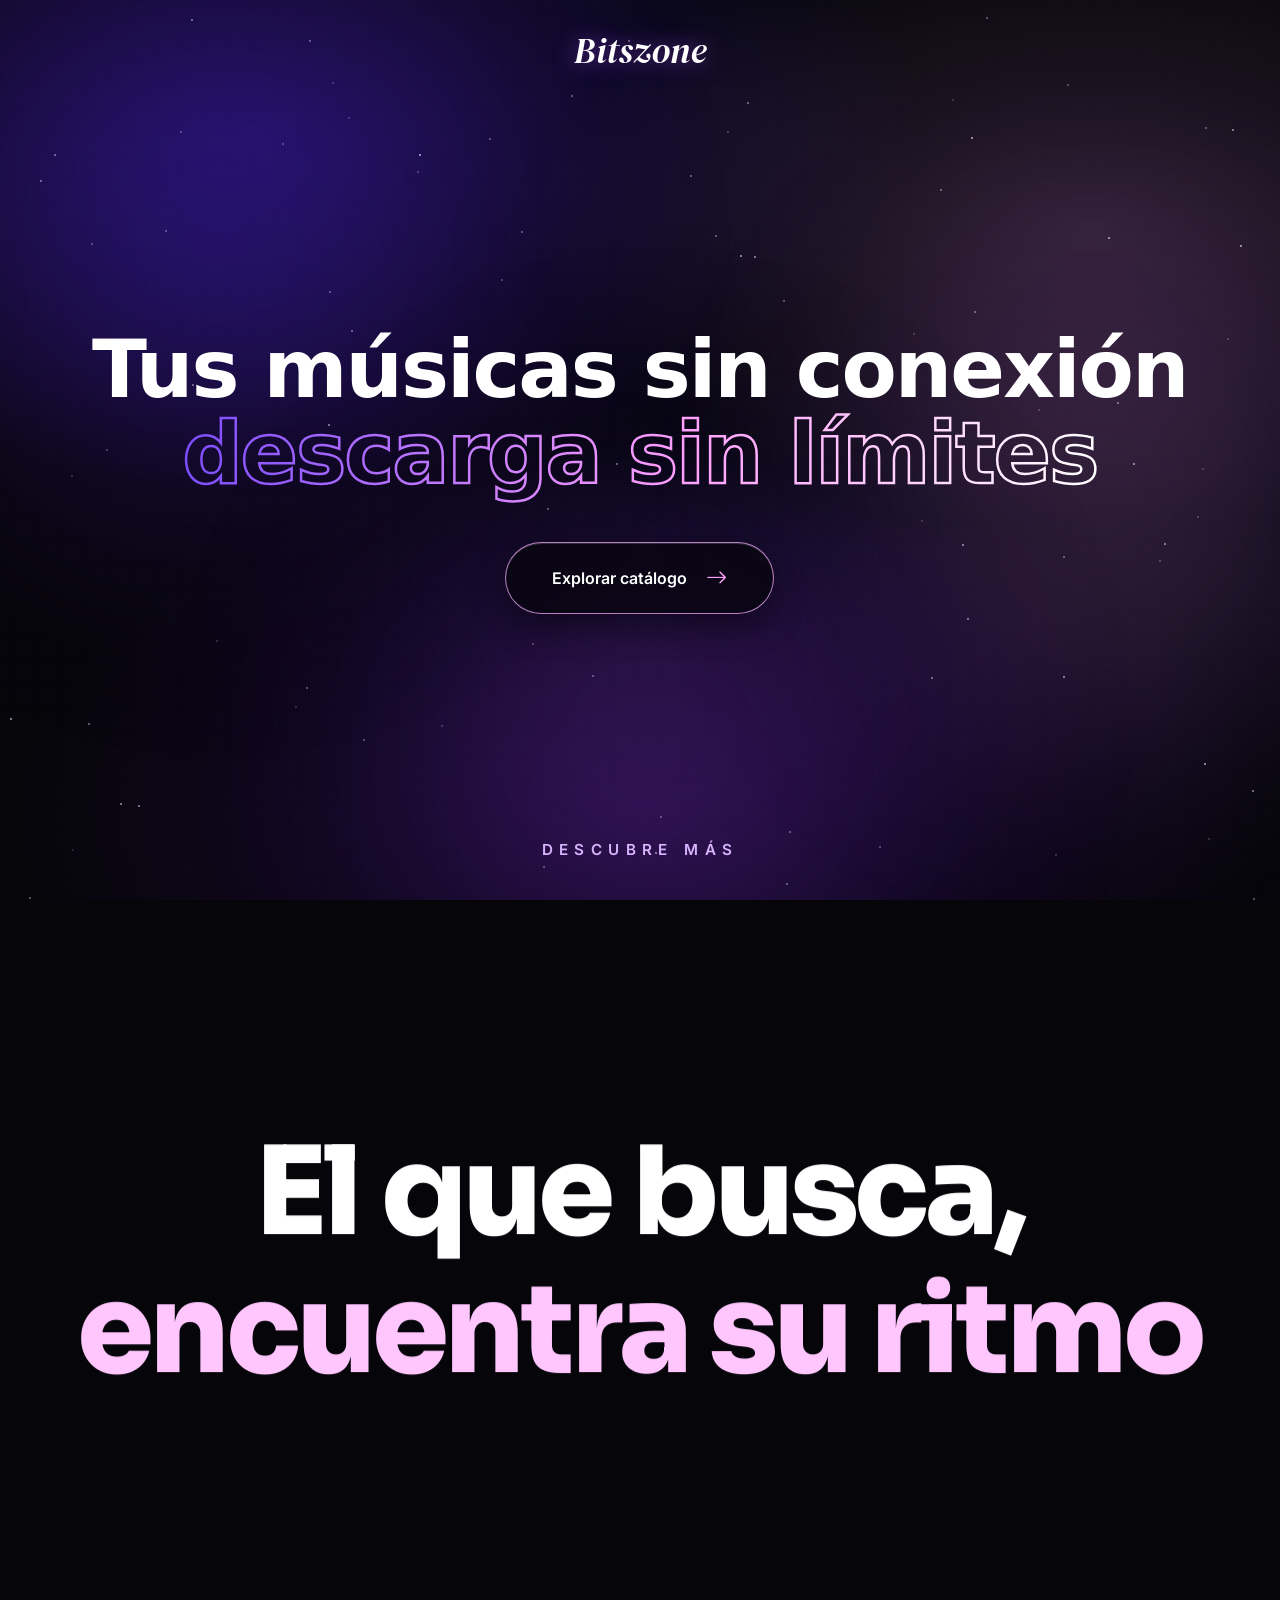
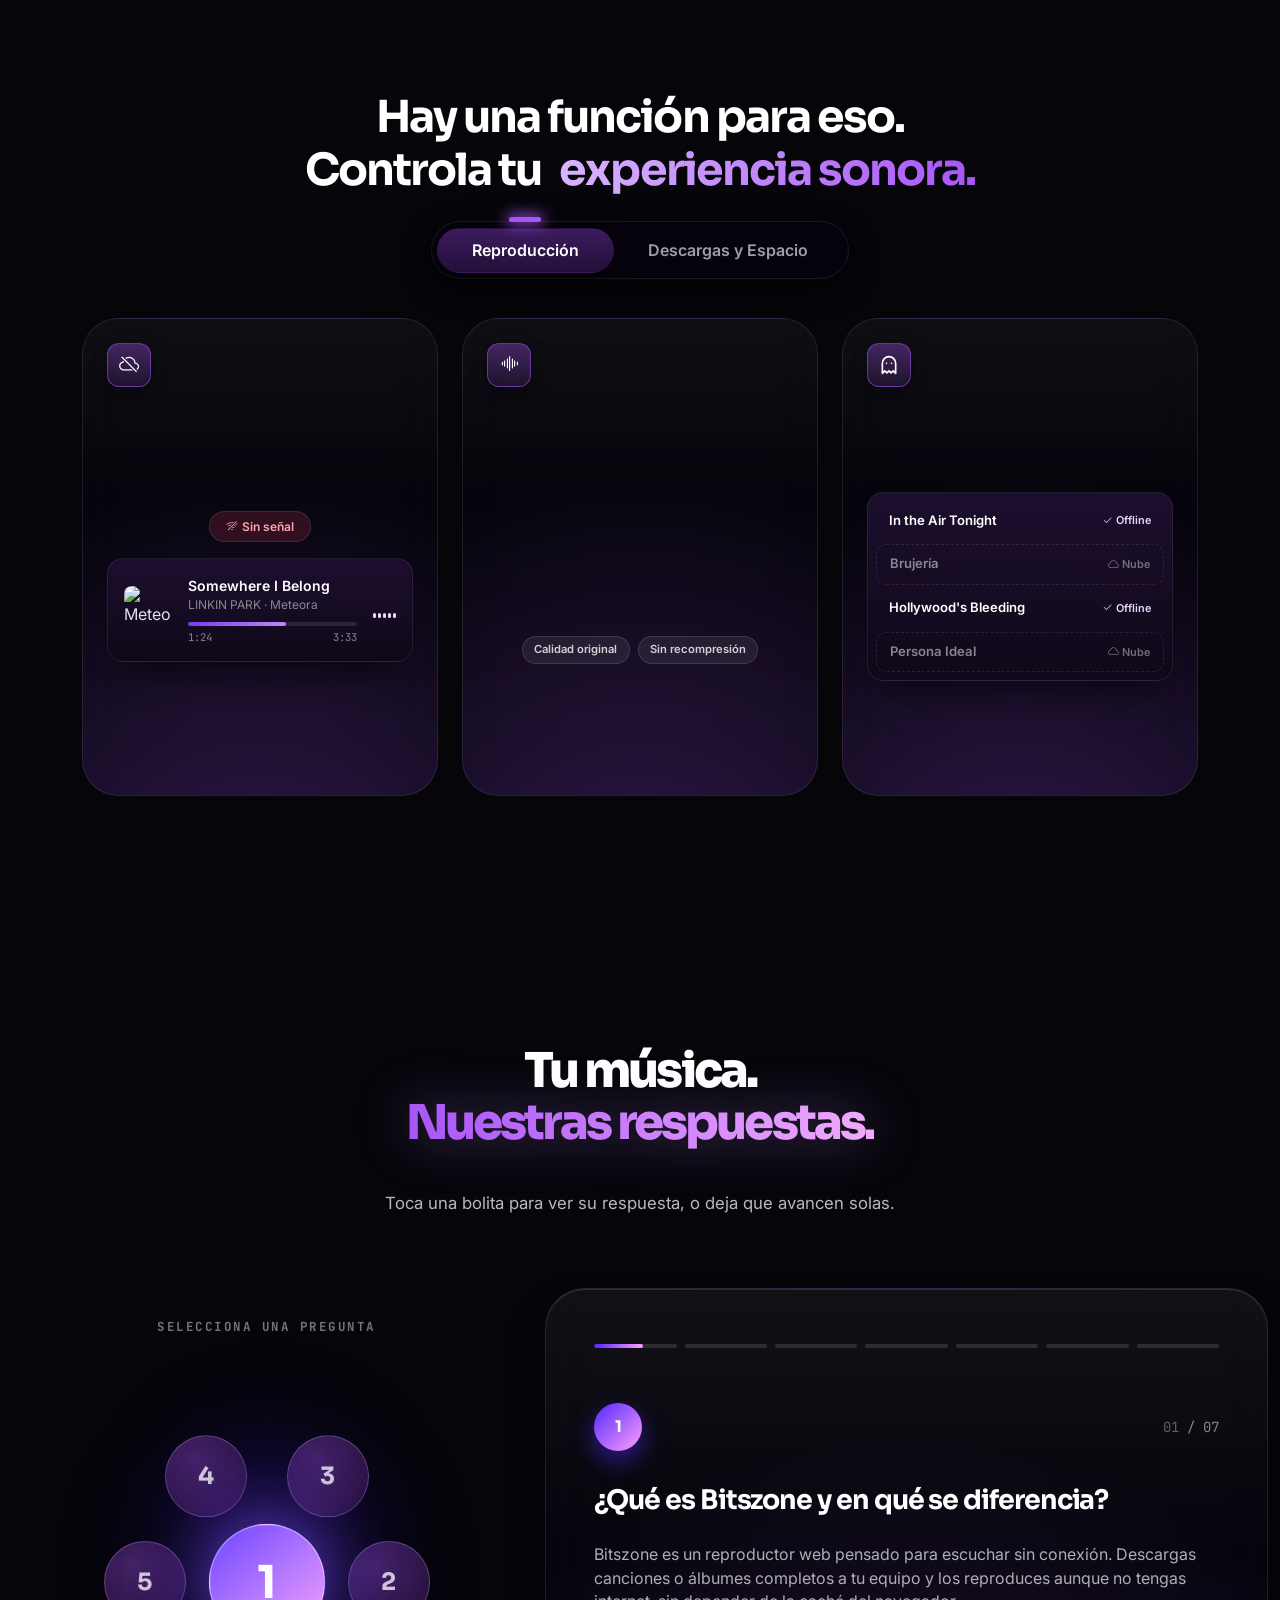
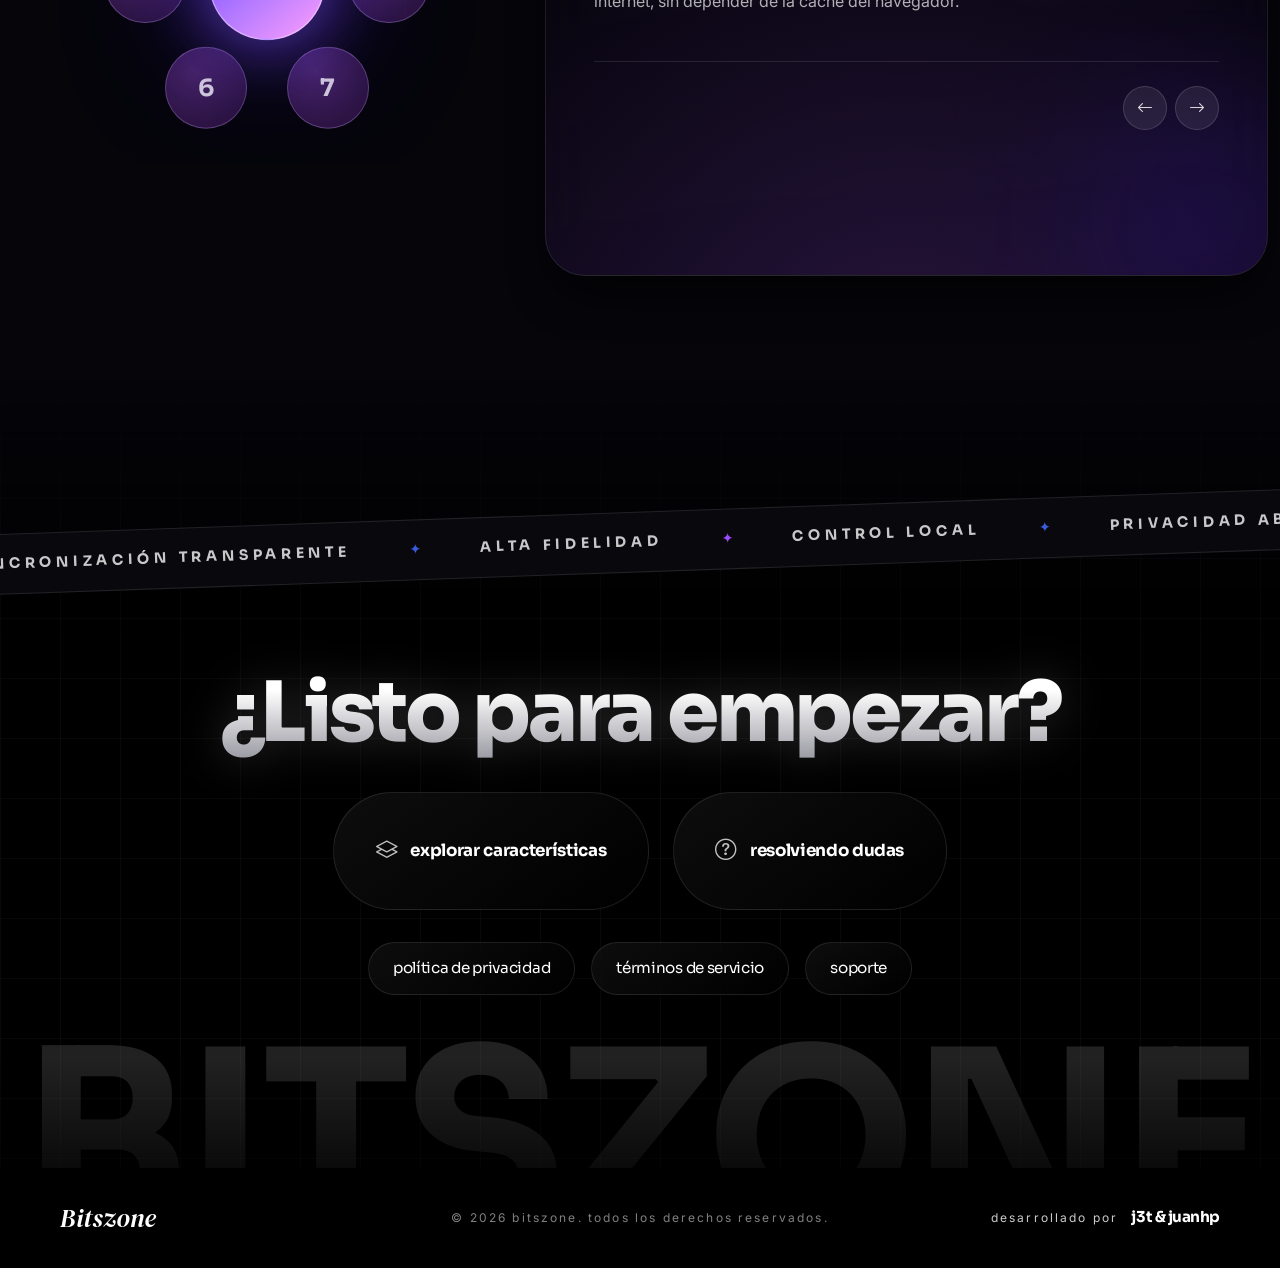
==== commit 32b39640: "feat(landing): rediseño completo de la landing igual a la referencia y responsive con Bootstrap - He" ====
--- a/index.html
+++ b/index.html
@@ -18,7 +18,7 @@
   <!-- Estilos Bitszone -->
   <link rel="stylesheet" href="./css/styles.css" />
 </head>
-<body>
+<body class="bz-landing">
   <!-- Fondo Molten Nebula CSS Puro -->
   <div class="bz-ambient-canvas" aria-hidden="true">
     <div class="bz-molten-orb bz-molten-orb--1"></div>
@@ -27,169 +27,85 @@
   </div>
   <div class="bz-noise-overlay" aria-hidden="true"></div>
 
-  <!-- Header Bootstrap Responsivo -->
-  <header id="landingHeader" class="bz-landing-header py-3">
-    <nav class="navbar navbar-expand-md navbar-dark px-3 px-md-5 mx-auto" style="max-width: 1440px;">
-      <a href="./index.html" class="navbar-brand d-flex align-items-center gap-2 text-decoration-none">
-        <img src="./assets/img/bitszone-icon.png" alt="Bitszone" width="30" height="30" />
-        <span class="bz-brand-wordmark fs-2">Bitszone</span>
-      </a>
-
-      <button class="navbar-toggler border border-white border-opacity-25 rounded-pill px-3 py-1" type="button" data-bs-toggle="collapse" data-bs-target="#landingNav" aria-controls="landingNav" aria-expanded="false" aria-label="Menú">
-        <i class="bi bi-list text-white fs-5"></i>
-      </button>
-
-      <div class="collapse navbar-collapse justify-content-end" id="landingNav">
-        <ul class="navbar-nav align-items-md-center gap-2 gap-md-3 mt-3 mt-md-0">
-          <li class="nav-item">
-            <a class="nav-link text-white-50 px-2" href="#features">Catálogo</a>
-          </li>
-          <li class="nav-item">
-            <a class="nav-link text-white-50 px-2" href="#benefits">Funciones</a>
-          </li>
-          <li class="nav-item">
-            <a class="nav-link text-white-50 px-2" href="#faq">Preguntas</a>
-          </li>
-          <li class="nav-item">
-            <a class="btn bz-btn-subtle btn-sm px-3 py-2" href="./login.html">
-              <i class="bi bi-person me-1"></i> Acceder
-            </a>
-          </li>
-          <li class="nav-item">
-            <a class="btn bz-btn-primary btn-sm px-3 py-2" href="./player.html">
-              <i class="bi bi-play-circle-fill me-1"></i> Abrir Player
-            </a>
-          </li>
-        </ul>
-      </div>
-    </nav>
+  <div id="bzStarfield" class="bz-starfield" aria-hidden="true"></div>
+
+  <!-- Header: solo logo -->
+  <header class="bz-landing-header text-center pt-4">
+    <a href="./index.html" class="bz-landing-logo text-decoration-none">Bitszone</a>
   </header>
 
   <main>
     <!-- SECCIÓN 1: HERO -->
-    <section class="bz-hero-section container text-center px-3">
-      <div class="mx-auto" style="max-width: 1120px;">
-        <div class="d-inline-flex align-items-center gap-2 px-3 py-1 rounded-pill mb-4 small" style="background: rgba(168,85,247,0.14); border: 1px solid rgba(216,180,254,0.3); color: var(--bz-soft);">
-          <i class="bi bi-disc-fill"></i>
-          <span>Streaming Hi-Res & Biblioteca Offline</span>
-        </div>
-
-        <h1 class="bz-hero-title text-white mb-0">
-          Tus músicas sin conexión
-        </h1>
-        <p class="bz-hero-subtitle-line bz-liquid-metal-text mb-4">
-          descarga sin límites
-        </p>
-
-        <p class="lead text-white-50 mx-auto mb-5" style="max-width: 620px;">
-          Organiza álbumes, artistas y playlists personalizadas con una interfaz Liquid Glass rápida, limpia y pensada para escucharse en cualquier momento.
-        </p>
-
-        <div class="d-flex flex-column flex-sm-row align-items-center justify-content-center gap-3">
-          <a href="./player.html" class="bz-btn-glass px-4 py-3 fs-6">
-            <span>Explorar catálogo</span>
-            <i class="bi bi-arrow-right fs-5"></i>
-          </a>
-          <a href="./login.html" class="btn bz-btn-subtle px-4 py-3 fs-6">
-            <i class="bi bi-shield-check me-1"></i> Iniciar sesión
-          </a>
-        </div>
-      </div>
-
-      <a href="#features" class="bz-scroll-cue d-none d-sm-inline-block">
-        Descubre más <i class="bi bi-chevron-down ms-1"></i>
-      </a>
+    <section id="hero" class="bz-hero-section text-center px-3">
+      <div id="heroContent" class="mx-auto" style="max-width: 1500px;">
+        <h1 class="bz-hero-h1 text-white mb-0">Tus músicas sin conexión</h1>
+        <svg class="bz-outline-svg" role="img" aria-label="descarga sin límites">
+          <defs>
+            <linearGradient id="bzOutlineGrad" x1="0" x2="1" y1="0" y2="0">
+              <stop offset="0" stop-color="#7C4DFF" />
+              <stop offset="0.55" stop-color="#FF9FFC" />
+              <stop offset="1" stop-color="#FFFFFF" />
+            </linearGradient>
+          </defs>
+          <text x="50%" y="0.86em" text-anchor="middle">descarga sin límites</text>
+        </svg>
+        <a href="./player.html" class="bz-btn-beam">
+          <span>Explorar catálogo</span>
+          <i class="bi bi-arrow-right"></i>
+        </a>
+      </div>
+
+      <a href="#features" id="scrollCue" class="bz-scroll-cue">Descubre más</a>
     </section>
 
-    <!-- SECCIÓN 2: SHOWCASE DE ÁLBUMES & VISTA PREVIA DEL PLAYER -->
-    <section id="features" class="py-5 my-4 position-relative">
-      <div class="container text-center mb-4">
-        <h2 class="display-4 fw-bold text-white mb-2">
-          El que busca,<br />
-          <span class="bz-liquid-metal-text">encuentra su ritmo</span>
+    <!-- SECCIÓN 2: SECUENCIA FIJA "EL QUE BUSCA" (controlada por scroll) -->
+    <section id="features" class="bz-seek">
+      <div class="bz-seek-sticky">
+        <h2 id="seekTitle" class="bz-seek-title">
+          <span class="text-white">El que busca,</span>
+          <span class="bz-seek-pink">encuentra su ritmo</span>
         </h2>
-        <p class="text-white-50 mx-auto" style="max-width: 560px;">
-          Explora éxitos de rock, pop, salsa, electrónica y más en un reproductor diseñado para enfocarse en la música.
-        </p>
-      </div>
-
-      <!-- Carrusel Marquee 3D CSS -->
-      <div class="bz-showcase-ring-wrap mb-5">
-        <div id="showcaseMarqueeTrack" class="bz-showcase-marquee"></div>
-      </div>
-
-      <!-- Preview del Reproductor Liquid Glass con Grid de Bootstrap -->
-      <div class="container px-3">
-        <div class="bz-player-preview-shell">
-          <div class="px-3 py-2 d-flex align-items-center justify-content-between border-bottom border-white border-opacity-10" style="background: rgba(0,0,0,0.45);">
-            <div class="d-flex align-items-center gap-2">
-              <span class="rounded-circle d-inline-block" style="width:10px;height:10px;background:#ef4444;"></span>
-              <span class="rounded-circle d-inline-block" style="width:10px;height:10px;background:#f59e0b;"></span>
-              <span class="rounded-circle d-inline-block" style="width:10px;height:10px;background:#10b981;"></span>
-            </div>
-            <span class="font-mono-bz small text-white-50">bitszone · web player</span>
-            <a href="./player.html" class="badge rounded-pill text-decoration-none" style="background: rgba(168,85,247,0.28); color: #f0abfc;">Abrir ahora →</a>
-          </div>
-
-          <div class="row g-0">
-            <!-- Mini Sidebar Preview -->
-            <div class="col-md-3 d-none d-md-flex flex-column justify-content-between p-3 border-end border-white border-opacity-10" style="background: rgba(0,0,0,0.35);">
+
+        <div id="seekRingWrap" class="bz-ring-wrap" aria-hidden="true"><div id="seekRing" class="bz-ring"></div></div>
+        <div id="seekGlow" class="bz-seek-glow" aria-hidden="true"></div>
+
+        <div id="seekBrowser" class="bz-seek-browser" aria-label="Vista previa del reproductor Bitszone">
+          <div class="bz-mock-bar">
+            <div class="d-flex gap-2"><span class="bz-dot" style="background:#ff5f57"></span><span class="bz-dot" style="background:#febc2e"></span><span class="bz-dot" style="background:#28c840"></span></div>
+            <div class="bz-mock-url"><i class="bi bi-search"></i> bitszone.app/player</div>
+            <div class="d-none d-md-flex gap-2 text-white-50 small"><i class="bi bi-box-arrow-up"></i><i class="bi bi-plus-lg"></i><i class="bi bi-stack"></i></div>
+          </div>
+          <div class="bz-mock-top">
+            <i class="bi bi-list text-white-50"></i>
+            <span class="bz-landing-logo bz-mock-logo">Bitszone</span>
+            <span class="bz-mock-login"><i class="bi bi-person"></i><span class="d-none d-sm-inline"> Acceder</span></span>
+          </div>
+          <div class="bz-mock-body">
+            <aside class="bz-mock-side d-none d-md-flex">
               <div>
-                <div class="fw-bold fs-5 text-white mb-3">Bits<span class="text-white-50">zone</span></div>
-                <div class="d-grid gap-1 small">
-                  <div class="px-3 py-2 rounded-3 bg-white bg-opacity-10 text-white"><i class="bi bi-house-door me-2"></i>Inicio</div>
-                  <div class="px-3 py-2 rounded-3 text-white-50"><i class="bi bi-collection-play me-2"></i>Biblioteca</div>
-                  <div class="px-3 py-2 rounded-3 text-white-50"><i class="bi bi-cloud-download me-2"></i>Mis descargas</div>
-                  <div class="px-3 py-2 rounded-3" style="color: var(--bz-soft);"><i class="bi bi-speedometer2 me-2"></i>Dashboard</div>
-                </div>
-              </div>
-              <div class="mt-4 pt-3 border-top border-white border-opacity-10 small">
-                <div class="d-flex justify-content-between text-white-50 mb-1">
-                  <span>Espacio libre</span>
-                  <span class="font-mono-bz text-white">4.82 GB</span>
-                </div>
-                <div class="progress" style="height: 5px; background: rgba(255,255,255,0.1);">
-                  <div class="progress-bar" style="width: 18%; background: linear-gradient(90deg, #7c3aed, #ff9ffc);"></div>
-                </div>
-              </div>
-            </div>
-
-            <!-- Mini Catalog Preview -->
-            <div class="col-12 col-md-9 p-4">
+                <div class="bz-mock-nav is-active"><i class="bi bi-house-door"></i>Inicio</div><div class="bz-mock-nav"><i class="bi bi-collection-play"></i>Biblioteca</div><div class="bz-mock-nav"><i class="bi bi-cloud-download"></i>Mis descargas</div>
+              </div>
+              <div>
+                <div class="bz-mock-nav"><i class="bi bi-keyboard"></i>Atajos</div><div class="bz-mock-nav"><i class="bi bi-gear"></i>Configuración</div>
+                <div class="bz-mock-store"><small><i class="bi bi-hdd"></i> Almacenamiento</small><b>4.94GB <span>de 5.00GB</span></b><div><i></i></div></div>
+              </div>
+            </aside>
+            <div class="bz-mock-main">
               <div class="d-flex justify-content-between align-items-center mb-3">
-                <h5 class="mb-0 text-white fw-bold">Canciones del momento</h5>
-                <span class="small text-white-50">Catálogo en vivo</span>
-              </div>
-              <div class="row g-3">
-                <div class="col-6 col-sm-3">
-                  <a href="./player.html" class="text-decoration-none d-block">
-                    <img src="https://is1-ssl.mzstatic.com/image/thumb/Music115/v4/32/4f/fd/324ffda2-9e51-8f6a-0c2d-c6fd2b41ac55/074643811224.jpg/500x500bb.jpg" alt="Thriller" class="w-100 rounded-3 mb-2 shadow" style="aspect-ratio:1/1;object-fit:cover;" />
-                    <div class="text-white small fw-semibold text-truncate">Billie Jean</div>
-                    <div class="text-white-50" style="font-size: 0.75rem;">Michael Jackson</div>
-                  </a>
-                </div>
-                <div class="col-6 col-sm-3">
-                  <a href="./player.html" class="text-decoration-none d-block">
-                    <img src="https://is1-ssl.mzstatic.com/image/thumb/Features125/v4/dd/7d/72/dd7d7259-d27f-5b3e-ce64-9e304d2cb40f/dj.rxzrauer.jpg/500x500bb.jpg" alt="Meteora" class="w-100 rounded-3 mb-2 shadow" style="aspect-ratio:1/1;object-fit:cover;" />
-                    <div class="text-white small fw-semibold text-truncate">Numb</div>
-                    <div class="text-white-50" style="font-size: 0.75rem;">LINKIN PARK</div>
-                  </a>
-                </div>
-                <div class="col-6 col-sm-3 d-none d-sm-block">
-                  <a href="./player.html" class="text-decoration-none d-block">
-                    <img src="https://is1-ssl.mzstatic.com/image/thumb/Music115/v4/6c/13/27/6c13279a-399b-2631-3cb2-6233a91d7a53/19UMGIM78325.rgb.jpg/500x500bb.jpg" alt="Hollywood's Bleeding" class="w-100 rounded-3 mb-2 shadow" style="aspect-ratio:1/1;object-fit:cover;" />
-                    <div class="text-white small fw-semibold text-truncate">Circles</div>
-                    <div class="text-white-50" style="font-size: 0.75rem;">Post Malone</div>
-                  </a>
-                </div>
-                <div class="col-6 col-sm-3 d-none d-sm-block">
-                  <a href="./player.html" class="text-decoration-none d-block">
-                    <img src="https://is1-ssl.mzstatic.com/image/thumb/Music114/v4/04/31/61/0431617b-8479-58fe-3cc3-9fbfef175a71/20UMGIM06593.rgb.jpg/500x500bb.jpg" alt="CALM" class="w-100 rounded-3 mb-2 shadow" style="aspect-ratio:1/1;object-fit:cover;" />
-                    <div class="text-white small fw-semibold text-truncate">Best Years</div>
-                    <div class="text-white-50" style="font-size: 0.75rem;">5 Seconds of Summer</div>
-                  </a>
-                </div>
-              </div>
+                <h3 class="bz-mock-h">Canciones del momento</h3>
+                <span class="bz-mock-more">Mostrar todo</span>
+              </div>
+              <div id="seekSongs" class="bz-mock-row mb-4"></div>
+              <div class="d-flex justify-content-between align-items-center mb-3">
+                <h3 class="bz-mock-h">Artistas populares</h3>
+                <span class="bz-mock-more">Mostrar todo</span>
+              </div>
+              <div id="seekArtists" class="bz-mock-row mb-4"></div>
+              <div class="d-flex justify-content-between align-items-center mb-3">
+                <h3 class="bz-mock-h">Álbumes destacados</h3>
+                <span class="bz-mock-more">Mostrar todo</span>
+              </div>
+              <div id="seekAlbums" class="bz-mock-row"></div>
             </div>
           </div>
         </div>
@@ -199,21 +115,14 @@
     <!-- SECCIÓN 3: HAY UNA FUNCIÓN PARA ESO (Bootstrap Tabs + Grid 3 Columnas) -->
     <section id="benefits" class="py-5 my-5 container">
       <div class="text-center mb-4">
-        <h2 class="display-5 fw-bold text-white lh-sm mb-3">
+        <h2 class="bz-benefits-title text-white">
           Hay una función para eso.<br />
           Controla tu
-          <span class="bz-text-scroller">
-            <span class="bz-text-scroller-inner">
-              <span>biblioteca offline.</span>
-              <span>experiencia sonora.</span>
-              <span>colección musical.</span>
-              <span>gestión de pistas.</span>
-            </span>
-          </span>
+          <span id="rotatingWord" class="bz-rotator"><span class="bz-rotator-word is-active">biblioteca offline.</span><span class="bz-rotator-word" aria-hidden="true">experiencia sonora.</span><span class="bz-rotator-word" aria-hidden="true">colección musical.</span><span class="bz-rotator-word" aria-hidden="true">gestión de pistas.</span></span>
         </h2>
 
         <!-- Segmented Dock Bootstrap Pills -->
-        <ul class="nav nav-pills bz-dock-pills mt-3" id="benefitsTab" role="tablist">
+        <ul class="nav nav-pills bz-dock-pills" id="benefitsTab" role="tablist">
           <li class="nav-item" role="presentation">
             <button class="nav-link active" id="tab-playback-btn" data-bs-toggle="pill" data-bs-target="#tab-playback" type="button" role="tab">
               Reproducción
@@ -227,10 +136,10 @@
         </ul>
       </div>
 
-      <div class="tab-content mt-4">
+      <div class="tab-content bz-benefits-cards mx-auto">
         <!-- TAB 1: REPRODUCCIÓN -->
         <div class="tab-pane fade show active" id="tab-playback" role="tabpanel">
-          <div class="row g-4">
+          <div class="row g-4 justify-content-lg-center bz-card-rail">
             <div class="col-12 col-lg-4">
               <div class="fx-card p-4 d-flex flex-column justify-content-between h-100">
                 <div class="fx-icon-tile mb-3"><i class="bi bi-cloud-slash fs-5"></i></div>
@@ -243,59 +152,60 @@
                   <div class="fx-panel p-3 d-flex align-items-center gap-3">
                     <img src="https://is1-ssl.mzstatic.com/image/thumb/Features125/v4/dd/7d/72/dd7d7259-d27f-5b3e-ce64-9e304d2cb40f/dj.rxzrauer.jpg/500x500bb.jpg" alt="Meteora" width="48" height="48" class="rounded-3 object-fit-cover" />
                     <div class="flex-grow-1 min-w-0">
-                      <div class="text-white fw-semibold small text-truncate">In The End</div>
-                      <div class="text-white-50" style="font-size: 0.75rem;">LINKIN PARK · Meteora</div>
+                      <div class="text-white fw-semibold small text-truncate">Somewhere I Belong</div>
+                      <div class="text-white-50 text-truncate" style="font-size: 0.75rem;">LINKIN PARK · Meteora</div>
+                      <div class="bz-mini-progress mt-2"><span></span></div>
+                      <div class="d-flex justify-content-between font-mono-bz text-white-50 mt-1" style="font-size: 0.66rem;"><span>1:24</span><span>3:33</span></div>
                     </div>
                     <div class="fx-eq"><i></i><i></i><i></i><i></i><i></i></div>
                   </div>
                 </div>
-                <div class="mt-3">
-                  <h3 class="h5 text-white fw-bold">Cero cortes</h3>
-                  <p class="small text-white-50 mb-0">Si pierdes la señal, Bitszone pasa a modo respaldo. La canción sigue exactamente donde iba.</p>
+                <div class="fx-card-info">
+                  <div>
+                    <h3 class="fx-card-title">Cero cortes</h3>
+                    <p class="fx-card-text">Si pierdes la señal, Bitszone pasa solo a modo offline. La canción sigue exactamente donde iba.</p>
+                  </div>
                 </div>
               </div>
             </div>
 
             <div class="col-12 col-lg-4">
               <div class="fx-card p-4 d-flex flex-column justify-content-between h-100">
-                <div class="d-flex justify-content-between align-items-center mb-3">
-                  <div class="fx-icon-tile"><i class="bi bi-soundwave fs-5"></i></div>
-                  <span class="badge rounded-pill bg-white bg-opacity-10 text-light font-mono-bz">FLAC · 24-bit</span>
-                </div>
-                <div class="fx-panel p-4 my-auto text-center">
-                  <div class="fx-spectrum">
-                    <i></i><i></i><i></i><i></i><i></i><i></i><i></i><i></i><i></i><i></i><i></i><i></i>
-                  </div>
-                </div>
-                <div class="mt-3">
-                  <h3 class="h5 text-white fw-bold">Alta fidelidad</h3>
-                  <p class="small text-white-50 mb-0">Reproducción directa y nítida sin compresión agresiva en tus pistas favoritas.</p>
+                <div class="fx-icon-tile mb-3"><i class="bi bi-soundwave fs-5"></i></div>
+                <div class="my-auto text-center">
+                  <div class="fx-spectrum fx-spectrum--wide">
+                    <i></i><i></i><i></i><i></i><i></i><i></i><i></i><i></i><i></i><i></i><i></i><i></i><i></i><i></i><i></i><i></i><i></i><i></i><i></i><i></i><i></i><i></i><i></i><i></i><i></i><i></i>
+                  </div>
+                  <div class="d-flex justify-content-center gap-2 mt-3">
+                    <span class="bz-chip">Calidad original</span>
+                    <span class="bz-chip">Sin recompresión</span>
+                  </div>
+                </div>
+                <div class="fx-card-info">
+                  <div>
+                    <h3 class="fx-card-title">Alta fidelidad</h3>
+                    <p class="fx-card-text">Tus pistas offline conservan el archivo original, sin compresión extra.</p>
+                  </div>
                 </div>
               </div>
             </div>
 
             <div class="col-12 col-lg-4">
               <div class="fx-card p-4 d-flex flex-column justify-content-between h-100">
-                <div class="fx-icon-tile mb-3"><i class="bi bi-hdd-network fs-5"></i></div>
-                <div class="fx-panel p-3 my-auto d-grid gap-2">
-                  <div class="d-flex align-items-center justify-content-between p-2 rounded-3 bg-white bg-opacity-10">
-                    <div>
-                      <div class="text-white small fw-semibold">Billie Jean</div>
-                      <div style="font-size:0.72rem;color:#c4b5fd;"><i class="bi bi-check-circle-fill me-1"></i>Listo en tu equipo</div>
-                    </div>
-                    <span class="badge rounded-pill font-mono-bz" style="background: rgba(168,85,247,0.35);">4.2 MB</span>
-                  </div>
-                  <div class="d-flex align-items-center justify-content-between p-2 rounded-3 border border-white border-opacity-10 opacity-75">
-                    <div>
-                      <div class="text-white-50 small fw-semibold">Circles</div>
-                      <div class="text-white-50" style="font-size:0.72rem;"><i class="bi bi-cloud me-1"></i>Solo en la nube</div>
-                    </div>
-                    <span class="badge rounded-pill bg-secondary bg-opacity-25 text-white-50 font-mono-bz">Online</span>
-                  </div>
-                </div>
-                <div class="mt-3">
-                  <h3 class="h5 text-white fw-bold">Estado claro de pistas</h3>
-                  <p class="small text-white-50 mb-0">Distingue al instante lo que ya guardaste en tu equipo de lo que sigue en la nube.</p>
+                <div class="fx-icon-tile mb-3">
+                  <svg width="20" height="20" viewBox="0 0 24 24" fill="none" stroke="currentColor" stroke-width="2" stroke-linecap="round" stroke-linejoin="round" aria-hidden="true"><path d="M9 10h.01M15 10h.01M12 2a8 8 0 0 0-8 8v12l3-3 2.5 2.5L12 19l2.5 2.5L17 19l3 3V10a8 8 0 0 0-8-8z"/></svg>
+                </div>
+                <div class="fx-panel p-2 my-auto d-grid gap-1">
+                  <div class="bz-offline-row"><span>In the Air Tonight</span><small><i class="bi bi-check2"></i> Offline</small></div>
+                  <div class="bz-offline-row is-cloud"><span>Brujería</span><small><i class="bi bi-cloud"></i> Nube</small></div>
+                  <div class="bz-offline-row"><span>Hollywood's Bleeding</span><small><i class="bi bi-check2"></i> Offline</small></div>
+                  <div class="bz-offline-row is-cloud"><span>Persona Ideal</span><small><i class="bi bi-cloud"></i> Nube</small></div>
+                </div>
+                <div class="fx-card-info">
+                  <div>
+                    <h3 class="fx-card-title">Archivos fantasma</h3>
+                    <p class="fx-card-text">Distingue de un vistazo lo que está en tu equipo de lo que sigue en la nube.</p>
+                  </div>
                 </div>
               </div>
             </div>
@@ -304,60 +214,63 @@
 
         <!-- TAB 2: DESCARGAS Y ESPACIO -->
         <div class="tab-pane fade" id="tab-downloads" role="tabpanel">
-          <div class="row g-4">
-            <div class="col-12 col-lg-4">
-              <div class="fx-card p-4 d-flex flex-column justify-content-between h-100">
-                <div class="fx-icon-tile mb-3"><i class="bi bi-clock-history fs-5"></i></div>
-                <div class="fx-panel p-3 my-auto d-grid gap-2 small">
-                  <div class="d-flex justify-content-between text-white"><span>Thriller · M. Jackson</span><span class="font-mono-bz" style="color: var(--bz-soft);">28d</span></div>
-                  <div class="progress" style="height: 5px; background: rgba(255,255,255,0.08);"><div class="progress-bar" style="width:93%;background:#a855f7;"></div></div>
-                  <div class="d-flex justify-content-between text-white mt-2"><span>CALM · 5SOS</span><span class="font-mono-bz text-warning">4d</span></div>
-                  <div class="progress" style="height: 5px; background: rgba(255,255,255,0.08);"><div class="progress-bar bg-warning" style="width:18%;"></div></div>
-                </div>
-                <div class="mt-3">
-                  <h3 class="h5 text-white fw-bold">Control de biblioteca</h3>
-                  <p class="small text-white-50 mb-0">Administra fácilmente las canciones descargadas y favoritos desde un mismo lugar.</p>
-                </div>
-              </div>
-            </div>
-
-            <div class="col-12 col-lg-4">
-              <div class="fx-card p-4 d-flex flex-column justify-content-between h-100">
-                <div class="fx-icon-tile mb-3"><i class="bi bi-cloud-arrow-down fs-5"></i></div>
-                <div class="fx-panel p-3 my-auto d-grid gap-2 small">
-                  <div class="d-flex justify-content-between text-white"><span>Descargando Meteora</span><span class="font-mono-bz text-white-50">84%</span></div>
-                  <div class="progress" style="height: 6px; background: rgba(255,255,255,0.08);"><div class="progress-bar progress-bar-striped progress-bar-animated" style="width:84%;background:linear-gradient(90deg,#7c3aed,#ff9ffc);"></div></div>
-                  <div class="d-flex justify-content-between text-white-50 mt-2"><span>Best Years.mp3</span><span class="text-success"><i class="bi bi-check2-all"></i> Completo</span></div>
-                </div>
-                <div class="mt-3">
-                  <h3 class="h5 text-white fw-bold">Descarga directa MP3</h3>
-                  <p class="small text-white-50 mb-0">Baja canciones sueltas o álbumes completos mientras sigues escuchando tu cola.</p>
-                </div>
-              </div>
-            </div>
-
-            <div class="col-12 col-lg-4">
-              <div class="fx-card p-4 d-flex flex-column justify-content-between h-100">
-                <div class="fx-icon-tile mb-3"><i class="bi bi-hdd fs-5"></i></div>
-                <div class="fx-panel p-3 my-auto">
-                  <div class="d-flex justify-content-between align-items-baseline mb-2">
-                    <span class="fw-bold text-white h5 mb-0">2.42 GB</span>
-                    <span class="small text-white-50 font-mono-bz">de 5.00 GB</span>
-                  </div>
-                  <div class="progress-stacked mb-3" style="height: 10px; background: rgba(255,255,255,0.08);">
-                    <div class="progress" style="width: 24%;"><div class="progress-bar" style="background:#5227ff;"></div></div>
-                    <div class="progress" style="width: 15%;"><div class="progress-bar" style="background:#a855f7;"></div></div>
-                    <div class="progress" style="width: 9%;"><div class="progress-bar" style="background:#ff9ffc;"></div></div>
-                  </div>
-                  <div class="d-flex justify-content-between small text-white-50">
-                    <span><i class="bi bi-circle-fill me-1" style="color:#5227ff;"></i>Rock</span>
-                    <span><i class="bi bi-circle-fill me-1" style="color:#a855f7;"></i>Pop</span>
-                    <span><i class="bi bi-circle-fill me-1" style="color:#ff9ffc;"></i>Salsa</span>
-                  </div>
-                </div>
-                <div class="mt-3">
-                  <h3 class="h5 text-white fw-bold">Medidor de 5 GB</h3>
-                  <p class="small text-white-50 mb-0">Visualiza el almacenamiento utilizado por tus descargas y libera espacio al instante.</p>
+          <div class="row g-4 justify-content-lg-center bz-card-rail">
+            <div class="col-12 col-lg-4">
+              <div class="fx-card p-4 d-flex flex-column h-100">
+                <div class="fx-icon-tile mb-3"><i class="bi bi-clock fs-5"></i></div>
+                <div class="fx-panel p-3 my-auto d-grid gap-3">
+                  <div class="bz-lic-row"><img src="https://is1-ssl.mzstatic.com/image/thumb/Music115/v4/32/4f/fd/324ffda2-9e51-8f6a-0c2d-c6fd2b41ac55/074643811224.jpg/100x100bb.jpg" alt="" width="34" height="34" /><div class="min-w-0 flex-grow-1"><b>Billie Jean</b><small>Michael Jackson</small></div><span class="bz-ring" style="--p:93" aria-label="28 días restantes">28d</span></div>
+                  <div class="bz-lic-row"><img src="https://is1-ssl.mzstatic.com/image/thumb/Music114/v4/04/31/61/0431617b-8479-58fe-3cc3-9fbfef175a71/20UMGIM06593.rgb.jpg/100x100bb.jpg" alt="" width="34" height="34" /><div class="min-w-0 flex-grow-1"><b>Best Years</b><small>5 Seconds of Summer</small></div><span class="bz-ring" style="--p:40" aria-label="12 días restantes">12d</span></div>
+                  <div class="bz-lic-row"><img src="https://is1-ssl.mzstatic.com/image/thumb/Music211/v4/29/df/5c/29df5c2d-3dee-1e74-9a38-0740459035f6/25CRGIM48251.rgb.jpg/100x100bb.jpg" alt="" width="34" height="34" /><div class="min-w-0 flex-grow-1"><b>Here I Go Again</b><small>Whitesnake</small></div><span class="bz-ring is-warn" style="--p:10" aria-label="3 días restantes">3d</span></div>
+                </div>
+                <div class="fx-card-info">
+                  <div>
+                    <h3 class="fx-card-title">Licencias vigentes</h3>
+                    <p class="fx-card-text">Cada descarga dura 30 días. Te avisamos antes de que expire para que nunca te quedes sin tu música.</p>
+                  </div>
+                </div>
+              </div>
+            </div>
+            <div class="col-12 col-lg-4">
+              <div class="fx-card p-4 d-flex flex-column h-100">
+                <div class="fx-icon-tile mb-3"><i class="bi bi-download fs-5"></i></div>
+                <div id="demoQueue" class="fx-panel p-3 my-auto d-grid gap-3">
+                  <div class="bz-queue-row"><img src="https://is1-ssl.mzstatic.com/image/thumb/Music126/v4/d2/d8/d6/d2d8d6ad-85d4-7024-9726-e1f312beb522/603497889754.jpg/100x100bb.jpg" alt="" width="40" height="40" /><div class="flex-grow-1 min-w-0"><div class="d-flex justify-content-between align-items-baseline gap-2"><b class="text-truncate">Face Value <span>· 12</span></b><span class="bz-queue-pct" data-start="43">43%</span></div><div class="bz-queue-bar"><i style="width:43%"></i></div></div></div>
+                  <div class="bz-queue-row"><img src="https://is1-ssl.mzstatic.com/image/thumb/Music115/v4/6c/13/27/6c13279a-399b-2631-3cb2-6233a91d7a53/19UMGIM78325.rgb.jpg/100x100bb.jpg" alt="" width="40" height="40" /><div class="flex-grow-1 min-w-0"><div class="d-flex justify-content-between align-items-baseline gap-2"><b class="text-truncate">Hollywood's Bleeding <span>· 17</span></b><span class="bz-queue-pct" data-start="10">10%</span></div><div class="bz-queue-bar"><i style="width:10%"></i></div></div></div>
+                  <div class="bz-queue-row"><img src="https://is1-ssl.mzstatic.com/image/thumb/Music116/v4/ac/f9/f2/acf9f236-eae7-023a-120d-6c071797512d/cover.jpg/100x100bb.jpg" alt="" width="40" height="40" /><div class="flex-grow-1 min-w-0"><div class="d-flex justify-content-between align-items-baseline gap-2"><b class="text-truncate">Ahora Más Que Nunca <span>· 10</span></b><span class="bz-queue-pct" data-start="0">0%</span></div><div class="bz-queue-bar"><i style="width:0%"></i></div></div></div>
+                </div>
+                <div class="fx-card-info">
+                  <div>
+                    <h3 class="fx-card-title">Cola de descargas</h3>
+                    <p class="fx-card-text">Encola álbumes completos y se descargan en segundo plano mientras escuchas.</p>
+                  </div>
+                </div>
+              </div>
+            </div>
+            <div class="col-12 col-lg-4">
+              <div class="fx-card p-4 d-flex flex-column h-100">
+                <div class="fx-icon-tile mb-3"><i class="bi bi-device-hdd fs-5"></i></div>
+                <div class="my-auto">
+                  <div class="d-flex align-items-baseline gap-2 mb-3">
+                    <span class="bz-space-total">3.24GB</span>
+                    <span class="small text-white-50">de 5.00GB</span>
+                    <span class="ms-auto small text-white-50">1.76GB libres</span>
+                  </div>
+                  <div class="bz-space-bar mb-3" role="img" aria-label="3.24 GB usados de 5 GB">
+                    <i style="width:28.4%;background:#a855f7"></i><i style="width:18.8%;background:#f0abfc"></i><i style="width:12.2%;background:#6366f1"></i><i style="width:5.4%;background:#94a3b8"></i>
+                  </div>
+                  <div class="bz-space-legend">
+                    <span><i style="background:#a855f7"></i>Rock <code>1.42GB</code></span>
+                    <span><i style="background:#f0abfc"></i>Salsa <code>0.94GB</code></span>
+                    <span><i style="background:#6366f1"></i>Pop <code>0.61GB</code></span>
+                    <span><i style="background:#94a3b8"></i>Otros <code>0.27GB</code></span>
+                  </div>
+                </div>
+                <div class="fx-card-info">
+                  <div>
+                    <h3 class="fx-card-title">Control de espacio</h3>
+                    <p class="fx-card-text">Mira cuánto ocupa tu biblioteca por género y libera espacio cuando lo necesites.</p>
+                  </div>
                 </div>
               </div>
             </div>
@@ -367,46 +280,46 @@
     </section>
 
     <!-- SECCIÓN 4: FAQ INTERACTIVO -->
-    <section id="faq" class="py-5 my-5 container">
-      <div class="text-center mb-5">
-        <h2 class="display-4 fw-bold text-white mb-2">
+    <section id="faq" class="bz-faq-section container">
+      <div class="text-center bz-faq-head">
+        <h2 class="bz-faq-title text-white">
           Tu música.<br />
-          <span class="bz-liquid-metal-text">Nuestras respuestas.</span>
+          <span class="bz-faq-title-glow">Nuestras respuestas.</span>
         </h2>
-        <p class="text-white-50">Toca un número para ver su respuesta o deja que avancen solas.</p>
-      </div>
-
-      <div class="row g-4 align-items-center">
+        <p class="bz-faq-sub">Toca una bolita para ver su respuesta, o deja que avancen solas.</p>
+      </div>
+
+      <div class="row g-4 align-items-center bz-faq-body">
         <!-- Clúster de 7 Orbes -->
-        <div class="col-12 col-lg-5 position-relative d-flex flex-column align-items-center justify-content-center py-4">
+        <div class="col-12 col-lg-5 bz-faq-cluster-col position-relative d-flex flex-column align-items-center justify-content-center py-4 mb-4 mb-lg-0">
           <div id="faqClusterHalo" class="position-absolute rounded-circle" style="width: 280px; height: 280px; filter: blur(45px); pointer-events: none; background: radial-gradient(circle, rgba(82,39,255,0.35), transparent 70%);"></div>
-          <span class="font-mono-bz small text-uppercase text-white-50 mb-4" style="letter-spacing: 0.18em;">Selecciona una pregunta</span>
+          <span class="bz-faq-label font-mono-bz text-uppercase">Selecciona una pregunta</span>
           <div id="faqOrbCluster" class="bz-faq-orb-cluster position-relative z-2"></div>
         </div>
 
         <!-- Visor de Respuestas Liquid Glass -->
         <div class="col-12 col-lg-7">
-          <div id="faqViewerCard" class="bz-glass-card p-4 p-md-5 position-relative overflow-hidden" style="min-height: 410px;">
+          <div id="faqViewerCard" class="bz-glass-card bz-faq-viewer p-4 p-md-5 position-relative overflow-hidden">
             <div id="faqViewerGlow" class="position-absolute bottom-0 end-0 rounded-circle pe-none" style="width: 380px; height: 380px; transform: translate(35%, 35%); filter: blur(75px); opacity: 0.25;"></div>
 
             <!-- Barra segmentada superior -->
-            <div id="faqSegments" class="d-flex gap-2 mb-4 position-relative z-2"></div>
+            <div id="faqSegments" class="d-flex gap-2 mb-5 position-relative z-2"></div>
 
             <div class="d-flex align-items-center justify-content-between mb-4 position-relative z-2">
-              <div id="faqActiveBadge" class="rounded-circle d-flex align-items-center justify-content-center fw-bold text-white" style="width: 46px; height: 46px; font-family: var(--bz-font-display);">1</div>
-              <span id="faqCounter" class="font-mono-bz small text-white-50">01 / 07</span>
+              <div id="faqActiveBadge" class="rounded-circle d-flex align-items-center justify-content-center fw-bold text-white" style="width: 48px; height: 48px; font-family: var(--bz-font-display);">1</div>
+              <span id="faqCounter" class="font-mono-bz small" style="color: rgba(255,255,255,0.35);">01 / 07</span>
             </div>
 
             <div class="position-relative z-2 my-3">
-              <h3 id="faqQuestion" class="h2 fw-bold text-white mb-3"></h3>
-              <p id="faqAnswer" class="lead text-white-50 mb-0" style="font-size: 1.08rem; line-height: 1.7;"></p>
-            </div>
-
-            <div class="d-flex justify-content-end gap-2 mt-4 pt-3 border-top border-white border-opacity-10 position-relative z-2">
-              <button id="faqPrevBtn" type="button" class="btn bz-btn-subtle rounded-circle" style="width: 42px; height: 42px;" aria-label="Pregunta anterior">
+              <h3 id="faqQuestion" class="bz-faq-question text-white"></h3>
+              <p id="faqAnswer" class="bz-faq-answer mb-0"></p>
+            </div>
+
+            <div class="d-flex justify-content-end gap-2 mt-5 pt-4 border-top border-white border-opacity-10 position-relative z-2">
+              <button id="faqPrevBtn" type="button" class="btn bz-btn-subtle rounded-circle" style="width: 44px; height: 44px;" aria-label="Pregunta anterior">
                 <i class="bi bi-arrow-left"></i>
               </button>
-              <button id="faqNextBtn" type="button" class="btn bz-btn-subtle rounded-circle" style="width: 42px; height: 42px;" aria-label="Pregunta siguiente">
+              <button id="faqNextBtn" type="button" class="btn bz-btn-subtle rounded-circle" style="width: 44px; height: 44px;" aria-label="Pregunta siguiente">
                 <i class="bi bi-arrow-right"></i>
               </button>
             </div>
@@ -417,54 +330,62 @@
   </main>
 
   <!-- FOOTER CINEMÁTICO -->
-  <footer class="bz-footer pt-5 mt-5">
+  <footer class="bz-footer">
     <div class="bz-footer-grid"></div>
 
-    <!-- Band Marquee Diagonal -->
-    <div class="bz-footer-marquee-band py-3 my-4 position-relative z-2">
-      <div class="bz-footer-marquee-track font-mono-bz small text-uppercase text-white-50" style="letter-spacing: 0.28em;">
-        <span class="px-4">BITSZONE • MÚSICA SIN CONEXIÓN • ALTA FIDELIDAD • MODO OFFLINE •</span>
-        <span class="px-4">BITSZONE • MÚSICA SIN CONEXIÓN • ALTA FIDELIDAD • MODO OFFLINE •</span>
-        <span class="px-4">BITSZONE • MÚSICA SIN CONEXIÓN • ALTA FIDELIDAD • MODO OFFLINE •</span>
+    <!-- Franja inclinada con texto en desplazamiento infinito -->
+    <div class="bz-footer-marquee-band position-relative z-2" aria-hidden="true">
+      <div class="bz-footer-marquee-track text-uppercase">
+        <div class="bz-marquee-group"><span>SINCRONIZACIÓN TRANSPARENTE</span><i class="bz-spark is-blue">✦</i><span>ALTA FIDELIDAD</span><i class="bz-spark is-violet">✦</i><span>CONTROL LOCAL</span><i class="bz-spark is-blue">✦</i><span>PRIVACIDAD ABSOLUTA</span><i class="bz-spark is-violet">✦</i><span>LIBRERÍA OFFLINE</span><i class="bz-spark is-violet">✦</i></div>
+        <div class="bz-marquee-group"><span>SINCRONIZACIÓN TRANSPARENTE</span><i class="bz-spark is-blue">✦</i><span>ALTA FIDELIDAD</span><i class="bz-spark is-violet">✦</i><span>CONTROL LOCAL</span><i class="bz-spark is-blue">✦</i><span>PRIVACIDAD ABSOLUTA</span><i class="bz-spark is-violet">✦</i><span>LIBRERÍA OFFLINE</span><i class="bz-spark is-violet">✦</i></div>
       </div>
     </div>
 
-    <div class="container text-center py-5 position-relative z-2">
-      <h2 class="display-3 fw-bold text-white mb-4" style="font-weight: 800;">¿Listo para empezar?</h2>
-
-      <div class="d-flex flex-wrap justify-content-center gap-3 mb-4">
-        <a href="./player.html" class="bz-footer-pill px-4 py-3 fw-semibold d-inline-flex align-items-center gap-2">
-          <i class="bi bi-play-circle text-white-50"></i> abrir web player
-        </a>
-        <a href="./login.html" class="bz-footer-pill px-4 py-3 fw-semibold d-inline-flex align-items-center gap-2">
-          <i class="bi bi-person-check text-white-50"></i> acceder / panel admin
-        </a>
-      </div>
-
-      <div class="d-flex flex-wrap justify-content-center gap-2 mb-5">
-        <button type="button" class="btn bz-footer-pill btn-sm px-3 py-2 text-white-50" data-bs-toggle="modal" data-bs-target="#infoLegalModal" data-legal-title="Política de privacidad" data-legal-body="Bitszone almacena tus preferencias, playlists, favoritos y sesión localmente en tu navegador (localStorage) y consulta únicamente el catálogo público de canciones.">
+    <div class="container text-center bz-footer-cta position-relative z-2">
+      <h2 class="bz-footer-cta-title">¿Listo para empezar?</h2>
+
+      <div class="row g-3 g-md-4 justify-content-center bz-footer-ctas">
+        <div class="col-12 col-sm-auto">
+          <a href="#benefits" class="bz-footer-pill bz-footer-pill--lg w-100 justify-content-center text-nowrap">
+            <i class="bi bi-layers"></i> explorar características
+          </a>
+        </div>
+        <div class="col-12 col-sm-auto">
+          <a href="#faq" class="bz-footer-pill bz-footer-pill--lg w-100 justify-content-center text-nowrap">
+            <i class="bi bi-question-circle"></i> resolviendo dudas
+          </a>
+        </div>
+      </div>
+
+      <div class="row row-cols-1 row-cols-sm-auto g-2 g-md-3 justify-content-center">
+        <div class="col"><button type="button" class="btn bz-footer-pill bz-footer-pill--sm text-nowrap w-100" data-bs-toggle="modal" data-bs-target="#infoLegalModal" data-legal-title="Política de privacidad" data-legal-body="Bitszone almacena tus preferencias, playlists, favoritos y sesión localmente en tu navegador (localStorage) y consulta únicamente el catálogo público de canciones.">
           política de privacidad
-        </button>
-        <button type="button" class="btn bz-footer-pill btn-sm px-3 py-2 text-white-50" data-bs-toggle="modal" data-bs-target="#infoLegalModal" data-legal-title="Términos de servicio" data-legal-body="Proyecto académico de Ingeniería de Sistemas desarrollado con HTML5, CSS3, JavaScript y Bootstrap 5 para fines demostrativos y educativos.">
+        </button></div>
+        <div class="col"><button type="button" class="btn bz-footer-pill bz-footer-pill--sm text-nowrap w-100" data-bs-toggle="modal" data-bs-target="#infoLegalModal" data-legal-title="Términos de servicio" data-legal-body="Proyecto académico de Ingeniería de Sistemas desarrollado con HTML5, CSS3, JavaScript y Bootstrap 5 para fines demostrativos y educativos.">
           términos de servicio
-        </button>
-        <button type="button" class="btn bz-footer-pill btn-sm px-3 py-2 text-white-50" data-bs-toggle="modal" data-bs-target="#infoLegalModal" data-legal-title="Soporte Técnico" data-legal-body="Para pruebas de administrador ingresa a Acceder -> Administrador usando bitszone.app@gmail.com (clave: admin123).">
+        </button></div>
+        <div class="col"><button type="button" class="btn bz-footer-pill bz-footer-pill--sm text-nowrap w-100" data-bs-toggle="modal" data-bs-target="#infoLegalModal" data-legal-title="Soporte Técnico" data-legal-body="¿Tienes algún problema o sugerencia? Escríbenos desde la sección de ayuda del reproductor y te responderemos lo antes posible.">
           soporte
-        </button>
-      </div>
-
-      <div class="bz-footer-giant-text mt-3">BITSZONE</div>
+        </button></div>
+      </div>
+
     </div>
 
+    <div class="bz-footer-giant-text" aria-hidden="true">BITSZONE</div>
+
     <!-- Barra Inferior -->
-    <div class="position-relative z-2 py-4 px-3 px-md-5 border-top border-white border-opacity-10" style="background: rgba(2,2,4,0.92);">
-      <div class="container-fluid d-flex flex-column flex-md-row align-items-center justify-content-between gap-3 text-center text-md-start">
-        <a href="./index.html" class="bz-brand-wordmark fs-4 text-decoration-none">Bitszone</a>
-        <div class="small text-white-50 font-mono-bz" style="letter-spacing: 0.12em;">
-          © <span id="footerYear">2026</span> bitszone. todos los derechos reservados.
-        </div>
-        <div class="small text-white-50">
-          desarrollado por <strong class="text-white">j3t &amp; juanhp</strong>
+    <div class="bz-footer-bar position-relative z-2 px-3 px-md-5">
+      <div class="container-fluid">
+        <div class="row align-items-center g-2">
+          <div class="col-12 col-md-3 text-center text-md-start">
+            <a href="./index.html" class="bz-landing-logo bz-footer-logo text-decoration-none">Bitszone</a>
+          </div>
+          <div class="col-12 col-md-6 text-center bz-footer-meta">
+            © <span id="footerYear">2026</span> bitszone. todos los derechos reservados.
+          </div>
+          <div class="col-12 col-md-3 text-center text-md-end bz-footer-meta" style="color: rgba(255,255,255,0.8);">
+            desarrollado por <strong class="bz-footer-devs">j3t &amp; juanhp</strong>
+          </div>
         </div>
       </div>
     </div>
--- a/css/styles.css
+++ b/css/styles.css
@@ -337,19 +337,55 @@
    LANDING PAGE (index.html)
    ========================================================================== */
 .bz-landing-header {
-  position: fixed;
+  position: absolute;
   top: 0;
   left: 0;
   right: 0;
   z-index: 60;
-  transition: background-color 0.35s ease, backdrop-filter 0.35s ease, border-color 0.35s ease;
-}
-
-.bz-landing-header.is-scrolled {
-  background: rgba(8, 6, 15, 0.72);
-  backdrop-filter: blur(18px);
-  -webkit-backdrop-filter: blur(18px);
-  border-bottom: 1px solid rgba(255, 255, 255, 0.08);
+}
+
+.bz-landing-logo {
+  font-family: var(--bz-font-serif);
+  font-style: italic;
+  font-size: 2.25rem;
+  color: #ffffff;
+  text-shadow: 0 0 22px rgba(168, 85, 247, 0.6);
+}
+
+/* Cielo de estrellas + fugaces (generadas desde landing.js) */
+.bz-starfield {
+  position: fixed;
+  inset: 0;
+  z-index: -1;
+  pointer-events: none;
+  overflow: hidden;
+}
+.bz-star {
+  position: absolute;
+  width: 2px;
+  height: 2px;
+  border-radius: 50%;
+  background: #e9d5ff;
+  animation: bz-twinkle 4s ease-in-out infinite;
+}
+.bz-shooting-star {
+  position: absolute;
+  width: 90px;
+  height: 1px;
+  background: linear-gradient(90deg, transparent, #c084fc, #ffffff);
+  transform: rotate(35deg);
+  opacity: 0;
+  animation: bz-shoot 7s linear infinite;
+}
+@keyframes bz-twinkle {
+  0%, 100% { opacity: 0.25; }
+  50% { opacity: 0.9; }
+}
+@keyframes bz-shoot {
+  0% { opacity: 0; transform: rotate(35deg) translateX(0); }
+  5% { opacity: 1; }
+  15% { opacity: 0; transform: rotate(35deg) translateX(320px); }
+  100% { opacity: 0; transform: rotate(35deg) translateX(320px); }
 }
 
 .bz-hero-section {
@@ -362,101 +398,303 @@
   padding-bottom: 4.5rem;
 }
 
-.bz-hero-title {
-  font-size: clamp(2.35rem, 6.2vw, 6.2rem);
-  font-weight: 800;
-  line-height: 1.04;
-  letter-spacing: -0.035em;
-}
-
-.bz-hero-subtitle-line {
-  font-size: clamp(2rem, 5.4vw, 5.4rem);
-  font-weight: 800;
-  line-height: 1.1;
+#heroContent { will-change: transform, opacity; }
+
+.bz-landing-title {
+  font-family: var(--bz-font-display);
+  font-size: clamp(2.6rem, 6.4vw, 5.6rem);
+  font-weight: 700;
+  line-height: 1.05;
+  letter-spacing: -0.03em;
+}
+
+/* Hero: medidas tomadas de la referencia (1910px de ancho) */
+.bz-hero-section { --bz-hero-fs: clamp(2.6rem, 6.3vw, 7.6rem); padding-top: clamp(5rem, 9vw, 10rem); }
+.bz-hero-h1,
+.bz-outline-svg text {
+  font-family: "Segoe UI", system-ui, -apple-system, "Helvetica Neue", Arial, sans-serif;
+  font-weight: 700;
+  letter-spacing: -0.025em;
+}
+.bz-hero-h1 {
+  font-size: var(--bz-hero-fs);
+  line-height: 1.02;
+}
+
+/* Texto solo contorno (SVG stroke con degradado violeta → rosa → blanco) */
+.bz-outline-svg {
+  display: block;
+  width: 100%;
+  height: calc(var(--bz-hero-fs) * 1.12);
+  margin: 0 auto;
+  overflow: visible;
+  font-size: var(--bz-hero-fs);
+}
+.bz-outline-svg text {
+  font-size: min(calc(var(--bz-hero-fs) * 1.05), 10.6vw);
+  fill: none;
+  stroke: url(#bzOutlineGrad);
+  stroke-width: 2.5px;
+  paint-order: stroke;
+}
+@media (max-width: 575.98px) {
+  .bz-outline-svg text { stroke-width: 1.2px; }
+}
+
+/* Botón píldora con haz de luz girando en el borde */
+@property --bz-beam-angle {
+  syntax: '<angle>';
+  initial-value: 0deg;
+  inherits: false;
+}
+.bz-btn-beam {
+  position: relative;
+  display: inline-flex;
+  align-items: center;
+  gap: 1.2rem;
+  margin-top: clamp(1.5rem, 3.2vw, 4rem);
+  padding: 1.2rem 2.85rem;
+  border-radius: 999px;
+  color: #ffffff;
+  font-weight: 600;
+  font-size: clamp(1rem, 1.05vw, 1.3rem);
+  text-decoration: none;
+  background: rgba(6, 4, 12, 0.75);
+  border: 1.5px solid rgba(240, 171, 252, 0.75);
+  backdrop-filter: blur(18px);
+  -webkit-backdrop-filter: blur(18px);
+  box-shadow: inset 0 1px 1px rgba(255, 255, 255, 0.18), 0 12px 32px rgba(0, 0, 0, 0.45);
+  transition: transform 0.3s cubic-bezier(0.22, 1, 0.36, 1), box-shadow 0.3s ease;
+}
+.bz-btn-beam::before {
+  content: '';
+  position: absolute;
+  inset: -1px;
+  border-radius: inherit;
+  padding: 1.5px;
+  background: conic-gradient(from var(--bz-beam-angle), transparent 0 70%, #ff9ffc 85%, #ffffff 90%, transparent 100%);
+  -webkit-mask: linear-gradient(#000 0 0) content-box, linear-gradient(#000 0 0);
+  -webkit-mask-composite: xor;
+  mask-composite: exclude;
+  opacity: 0;
+  transition: opacity 0.3s ease;
+  animation: bz-beam-spin 2.4s linear infinite;
+}
+.bz-btn-beam:hover {
+  color: #ffffff;
+  transform: translateY(-3px);
+  box-shadow: inset 0 1px 1px rgba(255, 255, 255, 0.25), 0 0 34px rgba(255, 159, 252, 0.45);
+}
+.bz-btn-beam:hover::before { opacity: 1; }
+.bz-btn-beam i { color: #ff9ffc; font-size: 1.35em; }
+.bz-btn-beam:hover i { animation: bz-arrow-bounce 0.9s ease-in-out infinite; }
+.bz-btn-beam:focus-visible { outline: 2px solid #ff9ffc; outline-offset: 4px; }
+@keyframes bz-beam-spin { to { --bz-beam-angle: 360deg; } }
+@keyframes bz-arrow-bounce {
+  0%, 100% { transform: translateX(0); }
+  50% { transform: translateX(6px); }
 }
 
 .bz-scroll-cue {
   position: absolute;
-  bottom: 1.75rem;
+  bottom: 2.4rem;
   left: 50%;
   transform: translateX(-50%);
   text-transform: uppercase;
-  letter-spacing: 0.38em;
-  font-size: 0.72rem;
+  letter-spacing: 0.42em;
+  font-size: 0.95rem;
+  font-weight: 600;
   color: #d8b4fe;
   text-decoration: none;
-  text-shadow: 0 0 12px rgba(112, 18, 206, 0.85);
-  animation: bz-float-cue 3s ease-in-out infinite;
-}
-
+  white-space: nowrap;
+  animation: bz-float-cue 2.6s ease-out infinite;
+}
 @keyframes bz-float-cue {
-  0%, 100% { opacity: 0.35; transform: translate(-50%, 6px); }
-  50% { opacity: 1; transform: translate(-50%, -6px); }
-}
-
-/* Galería 3D Showcase en CSS puro */
-.bz-showcase-ring-wrap {
-  perspective: 1100px;
+  0% { opacity: 0; transform: translate(-50%, 10px); }
+  40% { opacity: 0.8; }
+  100% { opacity: 0; transform: translate(-50%, -14px); }
+}
+
+@media (prefers-reduced-motion: reduce) {
+  .bz-star, .bz-shooting-star, .bz-btn-beam::before, .bz-scroll-cue { animation: none; }
+  .bz-scroll-cue { opacity: 0.7; }
+}
+
+/* Secuencia fija "El que busca" — transform/opacity aplicados desde landing.js */
+.bz-seek { position: relative; height: 350vh; margin-bottom: -95vh; } /* la sección de funciones entra mientras la preview sale: sin hueco vacío */
+.bz-seek-sticky {
+  position: sticky;
+  top: 0;
+  height: 100vh;
+  height: 100svh;
   overflow: hidden;
-  padding: 1.5rem 0;
-  mask-image: linear-gradient(to right, transparent, black 10%, black 90%, transparent);
-  -webkit-mask-image: linear-gradient(to right, transparent, black 10%, black 90%, transparent);
-}
-
-.bz-showcase-marquee {
-  display: flex;
-  gap: 1.25rem;
-  width: max-content;
-  animation: bz-marquee-albums 36s linear infinite;
-}
-
-.bz-showcase-marquee:hover {
-  animation-play-state: paused;
-}
-
-@keyframes bz-marquee-albums {
-  0% { transform: translateX(0); }
-  100% { transform: translateX(-50%); }
-}
-
-.bz-showcase-cover {
+  perspective: 1200px;
+}
+.bz-seek-title {
+  position: absolute;
+  top: 30vh;
+  left: 0;
+  right: 0;
+  margin: 0;
+  text-align: center;
+  font-family: var(--bz-font-display);
+  font-weight: 800;
+  font-size: clamp(2.6rem, 6.4vw, 6rem);
+  line-height: 1.12;
+  letter-spacing: -0.035em;
+  transform-origin: 50% 50%;
+  will-change: transform, opacity;
+}
+.bz-seek-title span { display: block; }
+@media (max-width: 767.98px) {
+  .bz-seek-title { padding: 0 1.5rem; font-size: 2.4rem; }
+}
+.bz-seek-pink {
+  color: #ffc6fd;
+  animation: bz-pink-pulse 3s ease-in-out infinite;
+}
+@keyframes bz-pink-pulse {
+  0%, 100% { text-shadow: 0 0 18px rgba(255, 159, 252, 0.75); color: #ffc6fd; }
+  50% { text-shadow: 0 0 28px rgba(255, 255, 255, 0.55); color: #ffe3fe; }
+}
+
+/* Anillo 3D de portadas (posiciones calculadas en landing.js) */
+.bz-ring-wrap {
+  position: absolute;
+  inset: 0;
+  opacity: 0;
+  will-change: transform, opacity, filter;
+}
+.bz-ring {
+  position: absolute;
+  width: 1172px;
+  height: 657px;
+  left: calc(50% - 586px);
+  top: calc(42vh - 616px);
+  perspective: 891px;
+  perspective-origin: 586px 918px;
+  transform-style: preserve-3d;
+  transform-origin: 586px 616px;
+}
+.bz-ring-card {
+  position: absolute;
+  left: 586px;
+  top: 616px;
   width: 150px;
   height: 150px;
-  border-radius: 1.1rem;
+  margin: -75px 0 0 -75px;
+  border-radius: 14px;
   overflow: hidden;
-  position: relative;
-  border: 1px solid rgba(255, 255, 255, 0.14);
-  box-shadow: 0 18px 40px rgba(0, 0, 0, 0.65);
-  transition: transform 0.35s cubic-bezier(0.22, 1, 0.36, 1), border-color 0.35s ease;
-}
-
-.bz-showcase-cover:hover {
-  transform: translateY(-8px) scale(1.06);
-  border-color: rgba(255, 159, 252, 0.7);
-}
-
-.bz-showcase-cover img {
-  width: 100%;
-  height: 100%;
-  object-fit: cover;
-}
-
-.bz-player-preview-shell {
-  max-width: 960px;
-  margin: 0 auto;
-  border-radius: 1.5rem;
-  background: linear-gradient(160deg, rgba(22, 14, 40, 0.85), rgba(8, 7, 14, 0.92));
-  border: 1px solid rgba(216, 180, 254, 0.22);
-  box-shadow:
-    0 35px 80px -20px rgba(0, 0, 0, 0.85),
-    0 0 60px rgba(82, 39, 255, 0.22);
+  background: #140c22;
+  backface-visibility: hidden;
+  visibility: hidden;
+  will-change: transform;
+  box-shadow: 0 24px 46px rgba(0, 0, 0, 0.6), 0 3px 8px rgba(0, 0, 0, 0.5), inset 0 0 0 1px rgba(255, 255, 255, 0.14);
+}
+.bz-ring-card img { width: 100%; height: 100%; object-fit: cover; display: block; }
+.bz-seek-glow {
+  position: absolute;
+  left: 50%;
+  top: 25vh;
+  width: 66vw;
+  height: 60vh;
+  transform: translateX(-50%);
+  border-radius: 50%;
+  background: radial-gradient(closest-side, rgba(82, 39, 255, 0.42), rgba(255, 159, 252, 0.16) 55%, transparent);
+  filter: blur(40px);
+  opacity: 0;
+  pointer-events: none;
+}
+
+.bz-seek-browser {
+  position: absolute;
+  left: 50%;
+  top: 0;
+  width: min(1100px, 92vw);
+  aspect-ratio: 1100 / 679;
+  margin-left: calc(min(1100px, 92vw) / -2);
+  border-radius: 24px;
   overflow: hidden;
-  transform: perspective(1200px) rotateX(4deg);
-  transition: transform 0.5s cubic-bezier(0.22, 1, 0.36, 1);
-}
-
-.bz-player-preview-shell:hover {
-  transform: perspective(1200px) rotateX(0deg);
+  background: linear-gradient(180deg, #2a1640, #1a0e2b 30%, #140a22);
+  border: 1px solid rgba(255, 255, 255, 0.1);
+  box-shadow: 0 -10px 60px rgba(168, 85, 247, 0.18), 0 40px 80px rgba(0, 0, 0, 0.7);
+  transform-origin: 50% 0;
+  opacity: 0;
+  will-change: transform, opacity;
+}
+.bz-mock-bar {
+  display: flex;
+  align-items: center;
+  justify-content: space-between;
+  gap: 1rem;
+  padding: 0.6rem 1rem;
+  background: rgba(0, 0, 0, 0.25);
+}
+.bz-dot { width: 11px; height: 11px; border-radius: 50%; display: inline-block; }
+.bz-mock-url {
+  flex: 1;
+  max-width: 420px;
+  text-align: center;
+  font-size: 0.8rem;
+  color: rgba(255, 255, 255, 0.7);
+  background: rgba(0, 0, 0, 0.45);
+  border-radius: 8px;
+  padding: 0.4rem 0.8rem;
+  white-space: nowrap;
+}
+.bz-mock-top {
+  display: flex;
+  align-items: center;
+  justify-content: space-between;
+  padding: 0.75rem 1.4rem;
+}
+.bz-mock-logo { font-size: 1.6rem; }
+.bz-mock-login {
+  font-size: 0.72rem;
+  color: #fff;
+  border: 1px solid rgba(255, 255, 255, 0.3);
+  border-radius: 999px;
+  padding: 0.25rem 0.75rem;
+}
+.bz-mock-body { display: flex; height: calc(100% - 110px); }
+.bz-mock-side { display: flex; flex-direction: column; justify-content: space-between; }
+.bz-mock-store { margin-top: 0.5rem; padding: 0.7rem 0.6rem 0.4rem; border-top: 1px solid rgba(255, 255, 255, 0.06); }
+.bz-mock-store small { display: block; font-size: 0.5rem; letter-spacing: 0.08em; color: rgba(255, 255, 255, 0.55); }
+.bz-mock-store b { display: block; font-size: 0.62rem; color: #fff; margin-top: 0.2rem; }
+.bz-mock-store b span { font-weight: 400; color: rgba(255, 255, 255, 0.55); }
+.bz-mock-store div { margin-top: 0.4rem; height: 5px; border-radius: 9px; background: rgba(255, 255, 255, 0.07); overflow: hidden; }
+.bz-mock-store div i { display: block; width: 4%; height: 100%; border-radius: 9px; background: #ff4fd8; }
+.bz-mock-artist { flex: none; width: clamp(80px, 8vw, 104px); text-align: center; }
+.bz-mock-artist img { width: 100%; aspect-ratio: 1; border-radius: 50%; object-fit: cover; display: block; margin-bottom: 0.4rem; }
+.bz-mock-artist b { display: block; font-size: 0.62rem; color: #fff; white-space: nowrap; overflow: hidden; text-overflow: ellipsis; }
+.bz-mock-artist small { display: block; font-size: 0.52rem; color: rgba(255, 255, 255, 0.45); }
+.bz-mock-side {
+  width: 140px;
+  flex: none;
+  padding: 0.5rem;
+  border-right: 1px solid rgba(255, 255, 255, 0.06);
+}
+.bz-mock-nav {
+  font-size: 0.72rem;
+  font-weight: 600;
+  color: rgba(255, 255, 255, 0.75);
+  padding: 0.5rem 0.6rem;
+  border-radius: 8px;
+  display: flex;
+  gap: 0.5rem;
+}
+.bz-mock-nav.is-active { background: rgba(168, 85, 247, 0.18); color: #fff; }
+.bz-mock-main { flex: 1; min-width: 0; padding: 1rem 1.25rem; }
+.bz-mock-h { font-family: var(--bz-font-display); font-weight: 700; font-size: 1rem; color: #fff; margin: 0; }
+.bz-mock-more { font-size: 0.62rem; color: rgba(255, 255, 255, 0.5); }
+.bz-mock-row { display: flex; gap: 0.75rem; overflow: hidden; }
+.bz-mock-song { flex: none; width: clamp(110px, 10vw, 112px); }
+.bz-mock-song img { width: 100%; aspect-ratio: 1; object-fit: cover; border-radius: 6px; display: block; margin-bottom: 0.4rem; }
+.bz-mock-song b { display: block; font-size: 0.66rem; color: #fff; white-space: nowrap; overflow: hidden; text-overflow: ellipsis; }
+.bz-mock-song small { display: block; font-size: 0.56rem; color: rgba(255, 255, 255, 0.5); white-space: nowrap; overflow: hidden; text-overflow: ellipsis; }
+
+@media (prefers-reduced-motion: reduce) {
+  .bz-seek-pink { animation: none; }
 }
 
 /* Segmented Dock Pill (Sección Beneficios / Dashboard Tabs) */
@@ -471,11 +709,12 @@
 }
 
 .bz-dock-pills .nav-link {
+  position: relative;
   border-radius: 999px;
   color: rgba(255, 255, 255, 0.62);
   font-weight: 600;
-  font-size: 0.9rem;
-  padding: 0.55rem 1.4rem;
+  font-size: 1rem;
+  padding: 0.6rem 2.1rem;
   transition: all 0.25s ease;
   border: 1px solid transparent;
 }
@@ -486,9 +725,39 @@
 
 .bz-dock-pills .nav-link.active {
   color: #ffffff;
-  background: linear-gradient(180deg, rgba(168, 85, 247, 0.28), rgba(82, 39, 255, 0.14));
-  border-color: rgba(192, 132, 252, 0.42);
-  box-shadow: 0 4px 14px rgba(0, 0, 0, 0.45), inset 0 1px 0 rgba(255, 255, 255, 0.22);
+  background: linear-gradient(180deg, rgba(70, 32, 110, 0.85), rgba(40, 18, 66, 0.85));
+  border-color: transparent;
+  box-shadow: 0 6px 18px rgba(0, 0, 0, 0.5);
+}
+/* barrita luminosa sobre la pestaña activa */
+.bz-dock-pills .nav-link.active::before {
+  content: '';
+  position: absolute;
+  top: -12px;
+  left: 50%;
+  width: 32px;
+  height: 5px;
+  margin-left: -16px;
+  border-radius: 4px;
+  background: #a855f7;
+  box-shadow: 0 0 14px 3px rgba(168, 85, 247, 0.8);
+}
+
+.bz-benefits-title {
+  font-family: var(--bz-font-display);
+  font-weight: 700;
+  font-size: clamp(2rem, 3.45vw, 4.2rem);
+  line-height: 1.2;
+  letter-spacing: -0.045em;
+  margin-bottom: clamp(1.5rem, 1.6vw, 2rem);
+}
+.bz-dock-pills { flex-wrap: nowrap; }
+@media (max-width: 575.98px) {
+  .bz-dock-pills .nav-link { padding: 0.55rem 1rem; font-size: 0.85rem; white-space: nowrap; }
+}
+.bz-benefits-cards { max-width: 1182px; margin-top: clamp(2rem, 3vw, 3.6rem); }
+@media (min-width: 992px) {
+  .bz-benefits-cards .fx-card { min-height: 478px; border-radius: 36px; }
 }
 
 /* Tarjetas interactivas de Problema/Solución (fx-card) */
@@ -577,70 +846,255 @@
   100% { height: 95%; }
 }
 
-/* Palabra rotatoria CSS en "Controla tu ____" */
-.bz-text-scroller {
-  display: inline-block;
-  height: 1.25em;
+.fx-spectrum--wide { height: 110px; gap: 4px; }
+.fx-spectrum--wide i { width: 6px; }
+
+.bz-chip {
+  font-size: 0.7rem;
+  font-weight: 600;
+  color: rgba(255, 255, 255, 0.8);
+  padding: 0.3rem 0.7rem;
+  border-radius: 999px;
+  background: rgba(255, 255, 255, 0.07);
+  border: 1px solid rgba(255, 255, 255, 0.12);
+}
+
+.bz-mini-progress {
+  height: 4px;
+  border-radius: 4px;
+  background: rgba(255, 255, 255, 0.1);
   overflow: hidden;
-  vertical-align: bottom;
-}
-.bz-text-scroller-inner {
-  display: flex;
-  flex-direction: column;
-  animation: bz-word-roll 10s cubic-bezier(0.76, 0, 0.24, 1) infinite;
-}
-.bz-text-scroller-inner span {
-  height: 1.25em;
-  line-height: 1.25em;
-  background: linear-gradient(90deg, #d8b4fe, #a855f7, #ff9ffc);
+}
+.bz-mini-progress span {
+  display: block;
+  height: 100%;
+  width: 58%;
+  border-radius: inherit;
+  background: linear-gradient(90deg, #7c3aed, #c084fc);
+}
+
+.bz-offline-row {
+  display: flex;
+  align-items: center;
+  justify-content: space-between;
+  gap: 0.5rem;
+  padding: 0.6rem 0.8rem;
+  border-radius: 10px;
+  font-size: 0.82rem;
+  font-weight: 600;
+  color: #fff;
+}
+.bz-offline-row span { flex: 1 1 auto; width: auto; min-width: 0; }
+.bz-offline-row small { font-size: 0.68rem; color: #e9d5ff; white-space: nowrap; }
+.bz-offline-row.is-cloud {
+  color: rgba(255, 255, 255, 0.5);
+  border: 1px dashed rgba(255, 255, 255, 0.1);
+}
+.bz-offline-row.is-cloud small { color: rgba(255, 255, 255, 0.4); }
+
+/* Móvil y tablet (< lg): carril deslizable con tarjetas a tamaño completo (sin recortar su contenido)
+   que sale hasta el borde derecho de la pantalla; desde lg vuelve el grid de 3 columnas de Bootstrap */
+@media (max-width: 991.98px) {
+  .bz-card-rail {
+    flex-wrap: nowrap;
+    overflow-x: auto;
+    scroll-snap-type: x mandatory;
+    scrollbar-width: none;
+    margin-right: calc(50% - 50vw);
+    padding-right: 1rem;
+    padding-bottom: 0.5rem;
+  }
+  .bz-card-rail::-webkit-scrollbar { display: none; }
+  .bz-card-rail > * {
+    flex: 0 0 auto;
+    width: min(380px, 86vw);
+    scroll-snap-align: start;
+  }
+  .bz-card-rail .fx-card { min-height: 478px; border-radius: 36px; }
+}
+
+/* Palabra rotatoria en "Controla tu ____":
+   todas las palabras ocupan la misma celda, así la caja mide lo de la más larga y nada se mueve */
+.bz-rotator {
+  display: inline-grid;
+  vertical-align: top;
+  height: 1.2em;
+  overflow: hidden;
+  margin-left: 0.25em;
+  text-align: left;
+}
+.bz-rotator-word {
+  grid-area: 1 / 1;
+  line-height: 1.2em;
+  white-space: nowrap;
+  background: linear-gradient(90deg, #d8b4fe, #a855f7);
   -webkit-background-clip: text;
   background-clip: text;
   color: transparent;
-}
-@keyframes bz-word-roll {
-  0%, 18%   { transform: translateY(0%); }
-  25%, 43%  { transform: translateY(-25%); }
-  50%, 68%  { transform: translateY(-50%); }
-  75%, 93%  { transform: translateY(-75%); }
-  100%      { transform: translateY(0%); }
-}
+  transform: translateY(110%);
+  transition: transform 0.8s cubic-bezier(0.76, 0, 0.24, 1);
+}
+.bz-rotator-word.is-active { transform: translateY(0); }
+.bz-rotator-word.is-leaving { transform: translateY(-110%); }
+@media (max-width: 575.98px) {
+  .bz-rotator { display: grid; margin: 0 auto; width: max-content; text-align: center; }
+}
+
+/* Info de cada tarjeta: aparece al pasar el ratón (siempre visible en táctil) */
+.fx-card-info {
+  display: grid;
+  grid-template-rows: 0fr;
+  opacity: 0;
+  transition: grid-template-rows 0.45s cubic-bezier(0.22, 1, 0.36, 1), opacity 0.35s ease;
+}
+.fx-card-info > div { overflow: hidden; }
+.fx-card-title {
+  font-family: var(--bz-font-display);
+  font-weight: 700;
+  font-size: 1.35rem;
+  letter-spacing: -0.03em;
+  color: #fff;
+  margin: 1.5rem 0 0.5rem;
+}
+.fx-card-text { color: rgba(255, 255, 255, 0.62); font-size: 0.95rem; line-height: 1.6; margin: 0; }
+.fx-card:hover .fx-card-info,
+.fx-card:focus-within .fx-card-info { grid-template-rows: 1fr; opacity: 1; }
+.fx-card:hover {
+  border-color: rgba(192, 132, 252, 0.3);
+  box-shadow: 0 0 40px rgba(168, 85, 247, 0.22), 0 30px 60px rgba(0, 0, 0, 0.6);
+}
+@media (hover: none) {
+  .fx-card-info { grid-template-rows: 1fr; opacity: 1; }
+}
+
+/* Licencias: anillo de días restantes */
+.bz-lic-row { display: flex; align-items: center; gap: 0.85rem; }
+.bz-lic-row img { border-radius: 6px; object-fit: cover; flex: none; }
+.bz-lic-row b, .bz-queue-row b { display: block; color: #fff; font-size: 0.82rem; }
+.bz-lic-row small { display: block; color: rgba(255, 255, 255, 0.45); font-size: 0.68rem; }
+.bz-ring {
+  --p: 50;
+  --c: #c084fc;
+  flex: none;
+  width: 34px;
+  height: 34px;
+  border-radius: 50%;
+  display: grid;
+  place-items: center;
+  font-size: 0.62rem;
+  font-weight: 700;
+  color: #fff;
+  background:
+    radial-gradient(closest-side, #1a0f29 76%, transparent 78%),
+    conic-gradient(var(--c) calc(var(--p) * 1%), rgba(255, 255, 255, 0.1) 0);
+}
+.bz-ring.is-warn { --c: #fbbf24; color: #fde68a; }
+
+/* Cola de descargas */
+.bz-queue-row { display: flex; align-items: center; gap: 0.85rem; }
+.bz-queue-row img { border-radius: 6px; object-fit: cover; flex: none; }
+.bz-queue-row b span { color: rgba(255, 255, 255, 0.45); font-weight: 500; }
+.bz-queue-pct { font-family: var(--bz-font-mono, monospace); font-size: 0.66rem; color: rgba(255, 255, 255, 0.5); }
+.bz-queue-bar { height: 3px; margin-top: 0.45rem; border-radius: 3px; background: rgba(255, 255, 255, 0.1); overflow: hidden; }
+.bz-queue-bar i { display: block; height: 100%; border-radius: inherit; background: linear-gradient(90deg, #a855f7, #f0abfc); transition: width 0.3s linear; }
+
+/* Medidor de espacio */
+.bz-space-total { font-family: var(--bz-font-display); font-weight: 700; font-size: 2rem; letter-spacing: -0.03em; color: #fff; }
+.bz-space-bar { display: flex; gap: 3px; height: 10px; border-radius: 4px; background: rgba(255, 255, 255, 0.08); overflow: hidden; }
+.bz-space-bar i { display: block; height: 100%; }
+.bz-space-legend { display: flex; flex-wrap: wrap; gap: 0.6rem 1.4rem; font-size: 0.75rem; color: rgba(255, 255, 255, 0.7); }
+.bz-space-legend i { display: inline-block; width: 7px; height: 7px; border-radius: 50%; margin-right: 0.45rem; }
+.bz-space-legend code { color: rgba(255, 255, 255, 0.45); font-size: 0.72rem; margin-left: 0.3rem; }
 
 /* FAQ Section — Clúster de 7 orbes & Visor */
 .bz-faq-orb-cluster {
   position: relative;
-  display: grid;
-  grid-template-columns: repeat(3, 64px);
-  gap: 1.25rem;
-  justify-content: center;
-  align-items: center;
-}
-
+  width: 340px;
+  height: 320px;
+  max-width: 100%;
+}
+
+/* Posición de cada bolita la calcula landing.js (la activa va al centro) */
 .bz-faq-orb {
-  width: 60px;
-  height: 60px;
+  position: absolute;
+  left: 50%;
+  top: 50%;
+  width: 82px;
+  height: 82px;
+  margin: -41px 0 0 -41px;
   border-radius: 50%;
-  border: 2px solid rgba(255, 255, 255, 0.22);
-  color: #ffffff;
+  border: 1px solid rgba(216, 180, 254, 0.28);
+  background: radial-gradient(circle at 35% 30%, rgba(120, 60, 170, 0.55), rgba(40, 16, 60, 0.85));
+  color: rgba(255, 255, 255, 0.78);
   font-family: var(--bz-font-display);
   font-weight: 700;
-  font-size: 1.05rem;
+  font-size: 1.5rem;
   display: flex;
   align-items: center;
   justify-content: center;
   cursor: pointer;
-  transition: transform 0.28s cubic-bezier(0.22, 1, 0.36, 1), box-shadow 0.28s ease, border-color 0.28s ease, opacity 0.28s ease;
-  opacity: 0.72;
-}
-
-.bz-faq-orb:nth-child(7) {
-  grid-column: 2;
-}
-
-.bz-faq-orb:hover,
+  transition: transform 0.6s cubic-bezier(0.22, 1, 0.36, 1), background 0.4s ease, box-shadow 0.4s ease;
+}
+.bz-faq-orb:hover { border-color: rgba(255, 255, 255, 0.5); color: #fff; }
 .bz-faq-orb.is-active {
-  opacity: 1;
-  transform: scale(1.16);
-  border-color: #ffffff;
+  z-index: 2;
+  color: #fff;
+  font-size: 2rem;
+  border-color: rgba(255, 255, 255, 0.35);
+  background: linear-gradient(140deg, #7b4dff 10%, #b77cff 55%, #ff9ffc);
+  box-shadow: 0 0 50px rgba(124, 77, 255, 0.75), 0 0 110px rgba(82, 39, 255, 0.4);
+}
+.bz-faq-orb:focus-visible { outline: 2px solid #ff9ffc; outline-offset: 3px; }
+
+.bz-faq-title-glow {
+  background: linear-gradient(90deg, #a855f7, #f0abfc);
+  -webkit-background-clip: text;
+  background-clip: text;
+  color: transparent;
+  filter: drop-shadow(0 0 26px rgba(192, 132, 252, 0.4));
+}
+
+/* FAQ: medidas tomadas de la referencia (1910px) */
+.bz-faq-section {
+  max-width: 1420px;
+  padding-top: clamp(6rem, 12vw, 14rem);
+  padding-bottom: clamp(4rem, 8vw, 8rem);
+}
+.bz-faq-title {
+  font-family: var(--bz-font-display);
+  font-weight: 800;
+  font-size: clamp(2.4rem, 3.75vw, 4.6rem);
+  line-height: 1.08;
+  letter-spacing: -0.06em;
+  margin-bottom: 2.6rem;
+}
+.bz-faq-sub { font-size: 1.05rem; color: rgba(255, 255, 255, 0.72); margin: 0; }
+.bz-faq-body { margin-top: clamp(3rem, 3.35vw, 4rem); }
+/* el racimo queda centrado con el visor: la etiqueta se compensa abajo */
+@media (min-width: 992px) { .bz-faq-cluster-col { transform: translateY(-52px); } }
+.bz-faq-label {
+  font-size: 0.78rem;
+  font-weight: 700;
+  letter-spacing: 0.2em;
+  color: rgba(255, 255, 255, 0.45);
+  margin-bottom: 5.3rem;
+}
+@media (max-width: 991.98px) { .bz-faq-label { margin-bottom: 2rem; } }
+.bz-faq-viewer { border-radius: 2.5rem; }
+@media (min-width: 1400px) { .bz-faq-viewer { padding: 3.5rem !important; } }
+@media (min-width: 992px) { .bz-faq-viewer { min-height: 588px; } }
+.bz-faq-question {
+  font-family: var(--bz-font-display);
+  font-weight: 700;
+  font-size: clamp(1.6rem, 2.1vw, 2.5rem);
+  line-height: 1.05;
+  letter-spacing: -0.04em;
+  margin: 2.2rem 0 1.8rem;
+}
+.bz-faq-answer { font-size: clamp(1rem, 1.05vw, 1.25rem); line-height: 1.45; color: rgba(255, 255, 255, 0.68); }
+
+@media (max-width: 575.98px) {
+  .bz-faq-orb-cluster { transform: scale(0.85); }
 }
 
 .bz-faq-seg-btn {
@@ -693,8 +1147,10 @@
 /* Footer Cinemático */
 .bz-footer {
   position: relative;
-  background: linear-gradient(180deg, rgba(5, 5, 10, 0) 0%, #020204 22%, #000000 100%);
+  /* fundido suave desde el fondo morado de arriba hasta el negro del footer */
+  background: linear-gradient(180deg, rgba(0, 0, 0, 0) 0, #000 260px);
   overflow: hidden;
+  padding-top: clamp(3rem, 5.5vw, 6rem);
 }
 
 .bz-footer-grid {
@@ -709,35 +1165,109 @@
 }
 
 .bz-footer-giant-text {
+  position: relative;
+  z-index: 1;
+  margin-top: clamp(2rem, 3.4vw, 4rem);
+  margin-bottom: -0.32em; /* la barra inferior tapa la base de las letras */
+  text-align: center;
   font-family: var(--bz-font-display);
-  font-weight: 900;
-  font-size: clamp(4rem, 15vw, 13.5rem);
-  line-height: 0.82;
-  letter-spacing: 0.06em;
-  color: rgba(255, 255, 255, 0.035);
+  font-weight: 700;
+  font-size: 19vw;
+  line-height: 0.85;
+  letter-spacing: -0.02em;
+  white-space: nowrap;
+  background: linear-gradient(180deg, rgba(255, 255, 255, 0.13) 10%, rgba(255, 255, 255, 0.02) 75%);
+  -webkit-background-clip: text;
+  background-clip: text;
+  color: transparent;
   user-select: none;
   pointer-events: none;
 }
 
+.bz-footer-cta-title { margin-bottom: clamp(1.8rem, 2.6vw, 3rem) !important; }
+.bz-footer-ctas { margin-bottom: 2rem; }
+.bz-footer-pill--sm {
+  padding: 0.9rem 1.5rem;
+  font-size: 0.95rem;
+  color: rgba(255, 255, 255, 0.72);
+  font-family: var(--bz-font-display);
+  letter-spacing: -0.02em;
+}
+.bz-footer-pill--sm:hover { color: #fff; }
+
+.bz-footer-bar {
+  background: #000;
+  min-height: 100px;
+  display: flex;
+  align-items: center;
+}
+.bz-footer-bar > div { padding-top: 1.25rem; padding-bottom: 1.25rem; }
+.bz-footer-logo { font-size: 1.6rem; text-shadow: none; }
+.bz-footer-meta {
+  font-size: 0.75rem;
+  letter-spacing: 0.18em;
+  color: rgba(255, 255, 255, 0.5);
+}
+.bz-footer-devs {
+  font-family: var(--bz-font-display);
+  font-size: 0.95rem;
+  letter-spacing: -0.03em;
+  color: #fff;
+  margin-left: 0.5rem;
+}
+
 .bz-footer-marquee-band {
-  transform: rotate(-1.5deg) scale(1.04);
+  transform: rotate(-2deg) scale(1.05);
+  margin: 4rem 0 clamp(5rem, 7.6vw, 9rem);
+  padding: 1.1rem 0;
   border-top: 1px solid rgba(255, 255, 255, 0.1);
   border-bottom: 1px solid rgba(255, 255, 255, 0.1);
-  background: rgba(5, 5, 10, 0.55);
-  backdrop-filter: blur(10px);
+  background: #08080d;
   overflow: hidden;
 }
-
 .bz-footer-marquee-track {
   display: flex;
   width: max-content;
-  animation: bz-marquee-albums 38s linear infinite;
+  animation: bz-marquee 40s linear infinite;
+}
+.bz-marquee-group {
+  display: flex;
+  align-items: center;
+  gap: 3.5rem;
+  padding-right: 3.5rem;
+  font-family: var(--bz-font-display);
+  font-size: clamp(0.85rem, 0.95vw, 1.1rem);
+  font-weight: 700;
+  letter-spacing: 0.3em;
+  color: rgba(255, 255, 255, 0.78);
+  white-space: nowrap;
+}
+.bz-spark { font-style: normal; letter-spacing: 0; }
+.bz-spark.is-blue { color: #3b5bdb; }
+.bz-spark.is-violet { color: #9b4dff; }
+@keyframes bz-marquee {
+  from { transform: translateX(0); }
+  to { transform: translateX(-50%); }
+}
+
+.bz-footer-cta-title {
+  font-family: var(--bz-font-display);
+  font-weight: 800;
+  font-size: clamp(2.6rem, 6.5vw, 6rem);
+  letter-spacing: -0.04em;
+  line-height: 1.1;
+  background: linear-gradient(180deg, #ffffff 25%, #9a9aa3 100%);
+  -webkit-background-clip: text;
+  background-clip: text;
+  color: transparent;
+  filter: drop-shadow(0 0 22px rgba(255, 255, 255, 0.18));
 }
 
 .bz-footer-pill {
-  background: linear-gradient(145deg, rgba(255, 255, 255, 0.06), rgba(0, 0, 0, 0.35));
+  background: linear-gradient(145deg, rgba(255, 255, 255, 0.05), rgba(0, 0, 0, 0.35));
   border: 1px solid rgba(255, 255, 255, 0.1);
   backdrop-filter: blur(16px);
+  -webkit-backdrop-filter: blur(16px);
   border-radius: 999px;
   color: #ffffff;
   text-decoration: none;
@@ -748,6 +1278,21 @@
   transform: translateY(-2px);
   border-color: rgba(216, 180, 254, 0.45);
   background: rgba(168, 85, 247, 0.18);
+}
+.bz-footer-pill--lg {
+  display: inline-flex;
+  align-items: center;
+  gap: 0.8rem;
+  padding: 2.6rem 2.6rem;
+  font-family: var(--bz-font-display);
+  font-weight: 700;
+  font-size: 1.05rem;
+  letter-spacing: -0.02em;
+}
+.bz-footer-pill--lg i { font-size: 1.35rem; color: rgba(255, 255, 255, 0.75); }
+
+@media (prefers-reduced-motion: reduce) {
+  .bz-footer-marquee-track { animation: none; }
 }
 
 .bz-back-top {
@@ -2579,3 +3124,111 @@
 body.bz-reduce-motion .bz-loading-logo {
   animation: none !important;
 }
+
+/* Landing: nada debe crear scroll horizontal (portadas 3D, carriles) */
+.bz-landing { overflow-x: clip; }
+@media (max-width: 575.98px) {
+  .bz-footer-pill--lg { padding: 1.4rem 2rem; }
+}
+
+
+/* ===== Móvil (< md): maqueta del navegador vertical, tarjetas compactas y footer ordenado ===== */
+@media (max-width: 767.98px) {
+  /* Maqueta como pantalla de celular: alta, con portadas grandes (2 y media a la vista) */
+  .bz-seek-browser {
+    aspect-ratio: auto;
+    height: 86svh;
+    width: 92vw;
+    margin-left: -46vw;
+    border-radius: 26px 26px 14px 14px;
+  }
+  .bz-mock-url { font-size: 0.78rem; max-width: 70%; }
+  .bz-mock-top { padding: 0.85rem 1.1rem; }
+  .bz-mock-logo { font-size: 1.75rem; }
+  .bz-mock-main { padding: 0.9rem 1rem 0; }
+  .bz-mock-h { font-size: 1.1rem; }
+  .bz-mock-more { font-size: 0.7rem; }
+  .bz-mock-row { gap: 0.8rem; }
+  .bz-mock-song { width: 38vw; max-width: 190px; }
+  .bz-mock-song b { font-size: 0.8rem; }
+  .bz-mock-song small { font-size: 0.68rem; }
+  .bz-mock-artist { width: 28vw; max-width: 130px; }
+  .bz-mock-artist b { font-size: 0.74rem; }
+  .bz-mock-artist small { font-size: 0.64rem; }
+}
+
+/* Tarjetas de funciones bajo lg: altura según su contenido (sin huecos vacíos) */
+@media (max-width: 991.98px) {
+  .bz-card-rail .fx-card { min-height: 0; border-radius: 30px; }
+  .bz-card-rail .fx-card .fx-icon-tile { margin-bottom: 0.5rem !important; }
+  .bz-card-rail .fx-card .fx-panel,
+  .bz-card-rail .fx-card .my-auto { margin-top: 1.25rem !important; margin-bottom: 0.25rem !important; }
+}
+
+@media (max-width: 575.98px) {
+  .bz-benefits-title { font-size: 1.9rem; }
+  .bz-footer-pill--lg { padding: 1.15rem 1.5rem; font-size: 1rem; }
+  .bz-footer-pill--sm { padding: 0.8rem 1.25rem; font-size: 0.92rem; }
+  .bz-footer-meta { letter-spacing: 0.04em; font-size: 0.7rem; }
+  .bz-footer-bar { min-height: 0; }
+  .bz-footer-bar > div { padding-top: 1rem; padding-bottom: 1.25rem; }
+}
+
+
+/* ===== Responsive táctil: sin hover bajo lg (o en dispositivos sin hover) ===== */
+@media (max-width: 991.98px), (hover: none) {
+  /* La info de cada tarjeta siempre visible */
+  .fx-card-info { grid-template-rows: 1fr; opacity: 1; }
+  /* Sin efectos de hover */
+  .fx-card:hover { transform: none; border-color: rgba(255, 255, 255, 0.09); box-shadow: none; }
+  .bz-footer-pill:hover {
+    transform: none;
+    color: #fff;
+    border-color: rgba(255, 255, 255, 0.1);
+    background: linear-gradient(145deg, rgba(255, 255, 255, 0.05), rgba(0, 0, 0, 0.35));
+  }
+  .bz-btn-beam:hover { transform: none; box-shadow: inset 0 1px 1px rgba(255, 255, 255, 0.18), 0 12px 32px rgba(0, 0, 0, 0.45); }
+  .bz-btn-beam:hover::before { opacity: 0; }
+  .bz-btn-beam:hover i { animation: none; }
+  .bz-dock-pills .nav-link:hover { color: rgba(255, 255, 255, 0.62); }
+  .bz-dock-pills .nav-link.active:hover { color: #fff; }
+}
+
+/* Carril táctil: arrastre horizontal fluido + puntos de paginación */
+@media (max-width: 991.98px) {
+  .bz-card-rail {
+    overscroll-behavior-x: contain;
+    -webkit-overflow-scrolling: touch;
+    touch-action: pan-x pan-y;
+    cursor: grab;
+  }
+  .bz-card-rail.is-dragging { cursor: grabbing; scroll-snap-type: none; user-select: none; }
+  .bz-card-rail.is-dragging * { pointer-events: none; }
+}
+.bz-rail-dots { display: flex; justify-content: center; gap: 0.55rem; margin-top: 1.1rem; }
+.bz-rail-dots button {
+  width: 8px;
+  height: 8px;
+  padding: 0;
+  border: 0;
+  border-radius: 999px;
+  background: rgba(255, 255, 255, 0.25);
+  transition: width 0.3s ease, background-color 0.3s ease;
+}
+.bz-rail-dots button.is-active { width: 26px; background: #a855f7; }
+
+/* Maqueta del navegador en móvil: el contenido se desvanece abajo en vez de cortarse seco */
+@media (max-width: 767.98px) {
+  .bz-mock-body {
+    -webkit-mask-image: linear-gradient(to bottom, #000 90%, transparent);
+    mask-image: linear-gradient(to bottom, #000 90%, transparent);
+  }
+}
+
+/* La maqueta inclinada sobresale un poco por abajo al final: recortar solo a los lados, no en vertical */
+.bz-seek-sticky { overflow-x: clip; overflow-y: visible; }
+
+
+/* La sección de funciones queda por encima y la caja fija (vacía al final) no bloquea sus clics */
+#benefits { position: relative; z-index: 2; }
+.bz-seek-sticky { pointer-events: none; }
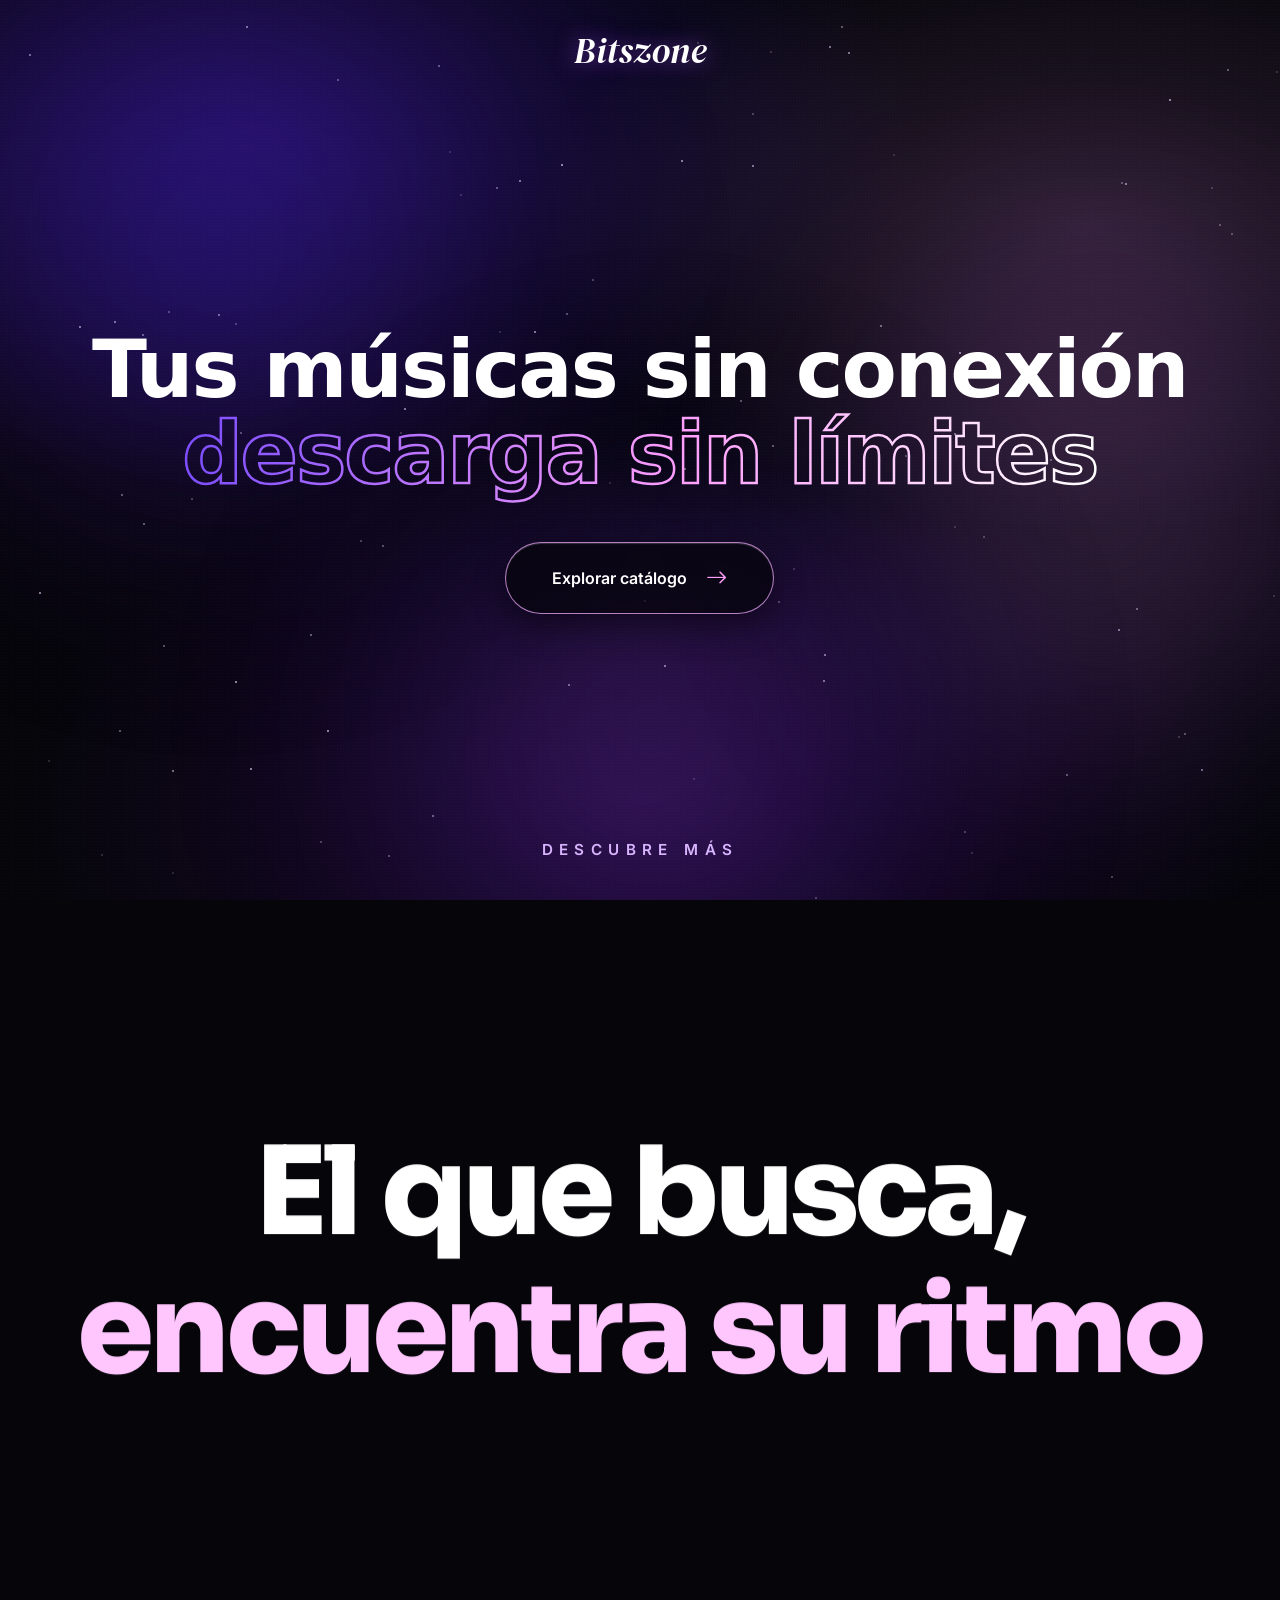
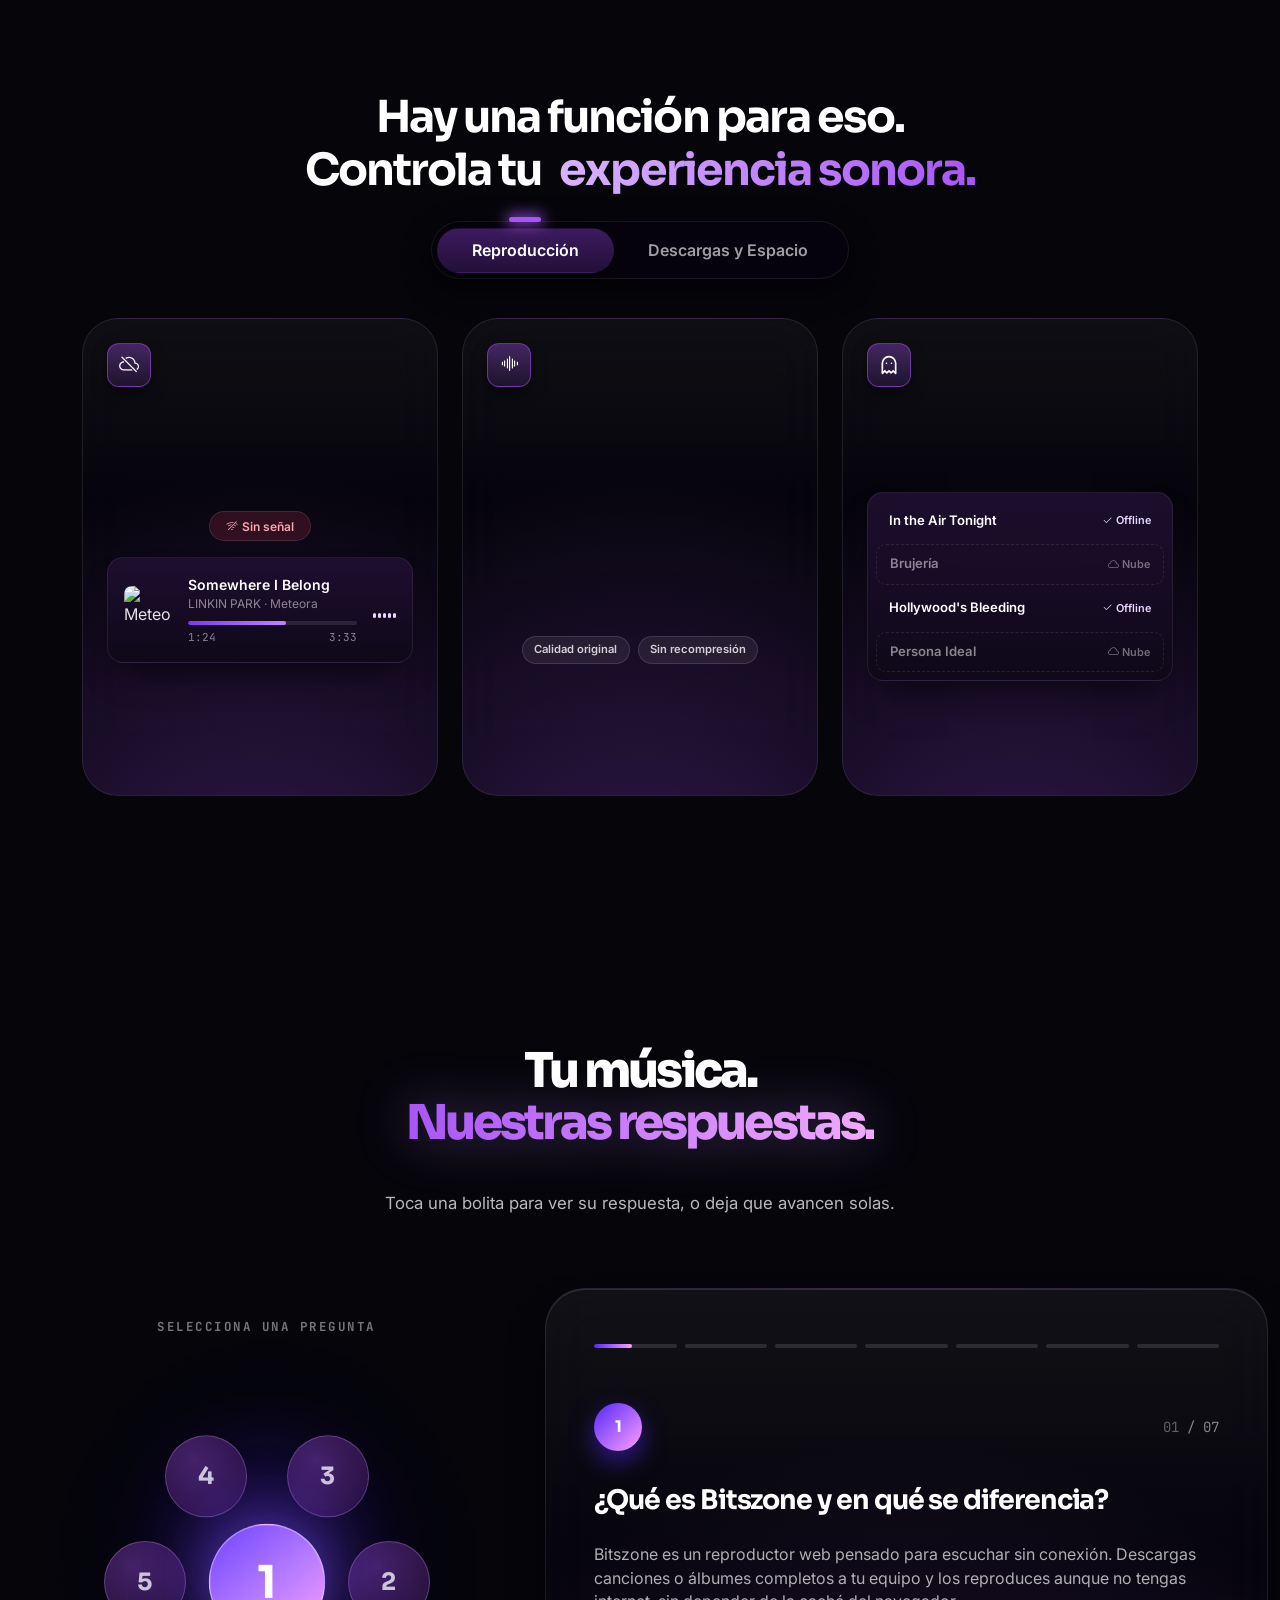
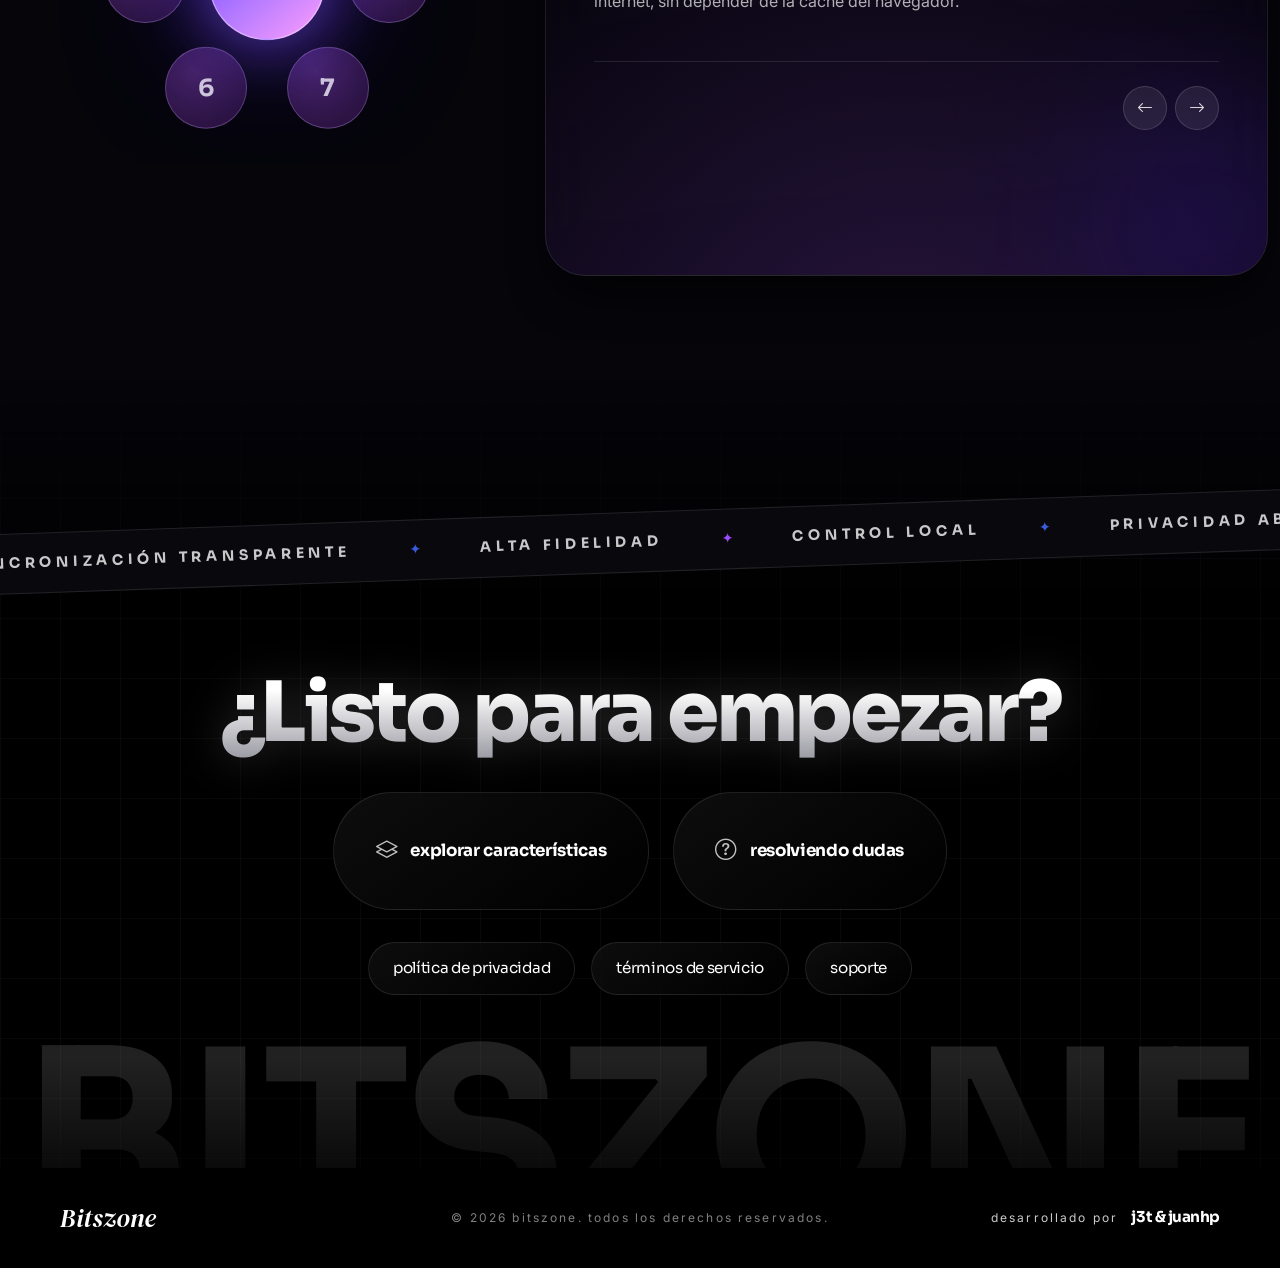
==== commit 37d0eb79: "feat(player): responsive móvil igual a la referencia y ajustes de legibilidad - Barra inferior flota" ====
--- a/index.html
+++ b/index.html
@@ -155,7 +155,7 @@
                       <div class="text-white fw-semibold small text-truncate">Somewhere I Belong</div>
                       <div class="text-white-50 text-truncate" style="font-size: 0.75rem;">LINKIN PARK · Meteora</div>
                       <div class="bz-mini-progress mt-2"><span></span></div>
-                      <div class="d-flex justify-content-between font-mono-bz text-white-50 mt-1" style="font-size: 0.66rem;"><span>1:24</span><span>3:33</span></div>
+                      <div class="d-flex justify-content-between font-mono-bz text-white-50 mt-1" style="font-size: 0.6875rem;"><span>1:24</span><span>3:33</span></div>
                     </div>
                     <div class="fx-eq"><i></i><i></i><i></i><i></i><i></i></div>
                   </div>
--- a/css/styles.css
+++ b/css/styles.css
@@ -41,14 +41,59 @@
   scroll-behavior: auto !important;
 }
 
+/* Desactivación Universal y Total de Blur (Modo Rendimiento) */
+body.bz-no-blur,
+body.bz-no-blur *,
+body.bz-no-blur *::before,
+body.bz-no-blur *::after {
+  backdrop-filter: none !important;
+  -webkit-backdrop-filter: none !important;
+}
+
+body.bz-no-blur .bz-dynamic-bg-cover,
+body.bz-no-blur .bz-molten-orb,
+body.bz-no-blur .bz-ambient-glow,
+body.bz-no-blur .bz-ambient-mesh,
+body.bz-no-blur .bz-exp-backdrop-glow,
+body.bz-no-blur .bz-exp-ambient-scrim,
+body.bz-no-blur .bz-album-header-ambient,
+body.bz-no-blur .bz-lyric-line,
+body.bz-no-blur .bz-mini-ambient-glow,
+body.bz-no-blur .bz-artist-hero-glow,
+body.bz-no-blur .bz-loading-glow,
+body.bz-no-blur .bz-skeleton-line,
+body.bz-no-blur [class*="blur"],
+body.bz-no-blur [class*="ambient"],
+body.bz-no-blur [class*="glow"],
+body.bz-no-blur [class*="orb"] {
+  filter: none !important;
+  -webkit-filter: none !important;
+}
+
+body.bz-no-blur .bz-dynamic-bg-cover,
+body.bz-no-blur .bz-molten-orb,
+body.bz-no-blur .bz-mini-ambient-glow,
+body.bz-no-blur .bz-exp-backdrop-glow,
+body.bz-no-blur .bz-artist-hero-glow,
+body.bz-no-blur .bz-loading-glow {
+  display: none !important;
+}
+
 body.bz-no-blur .bz-glass,
 body.bz-no-blur .bz-glass-card,
-body.bz-no-blur .bz-modal-glass,
+body.bz-no-blur .bz-modal-glass .modal-content,
 body.bz-no-blur .bz-miniplayer,
-body.bz-no-blur .bz-sidebar {
-  backdrop-filter: none !important;
-  -webkit-backdrop-filter: none !important;
-  background-color: rgba(12, 9, 20, 0.94) !important;
+body.bz-no-blur .bz-sidebar,
+body.bz-no-blur .bz-side-lyrics-panel,
+body.bz-no-blur .bz-queue-drawer,
+body.bz-no-blur .bz-expanded-player,
+body.bz-no-blur .bz-mobile-tabbar,
+body.bz-no-blur .bz-mobile-topbar,
+body.bz-no-blur .bz-ad-card,
+body.bz-no-blur .modal-content,
+body.bz-no-blur .dropdown-menu,
+body.bz-no-blur .offcanvas {
+  background-color: #0d0c14 !important;
 }
 
 *,
@@ -760,6 +805,54 @@
   .bz-benefits-cards .fx-card { min-height: 478px; border-radius: 36px; }
 }
 
+/* Modern Liquid Glass Segmented Pill Dock (Filtros de Dashboard y rangos) */
+.bz-segmented-dock {
+  display: inline-flex;
+  align-items: center;
+  padding: 4px;
+  border-radius: 999px;
+  background: rgba(18, 10, 32, 0.55);
+  border: 1px solid rgba(255, 255, 255, 0.1);
+  backdrop-filter: blur(20px);
+  -webkit-backdrop-filter: blur(20px);
+  box-shadow: 0 4px 18px rgba(0, 0, 0, 0.4), inset 0 1px 0 rgba(255, 255, 255, 0.08);
+  gap: 3px;
+}
+
+.bz-segmented-btn {
+  display: inline-flex;
+  align-items: center;
+  justify-content: center;
+  border-radius: 999px;
+  border: 1px solid transparent;
+  background: transparent;
+  color: rgba(255, 255, 255, 0.65);
+  font-size: 0.8125rem;
+  font-weight: 500;
+  padding: 0.35rem 0.95rem;
+  line-height: 1.3;
+  transition: all 0.22s cubic-bezier(0.2, 0.8, 0.2, 1);
+  cursor: pointer;
+  user-select: none;
+  white-space: nowrap;
+  outline: none;
+  text-decoration: none;
+}
+
+.bz-segmented-btn:hover {
+  color: #ffffff;
+  background: rgba(255, 255, 255, 0.08);
+}
+
+.bz-segmented-btn.active {
+  color: #ffffff;
+  background: linear-gradient(180deg, rgba(168, 85, 247, 0.32), rgba(139, 92, 246, 0.18));
+  border-color: rgba(192, 132, 252, 0.45);
+  box-shadow: 0 2px 12px rgba(168, 85, 247, 0.32), inset 0 1px 0 rgba(255, 255, 255, 0.28);
+  font-weight: 600;
+}
+
+
 /* Tarjetas interactivas de Problema/Solución (fx-card) */
 .fx-card {
   position: relative;
@@ -981,7 +1074,7 @@
   border-radius: 50%;
   display: grid;
   place-items: center;
-  font-size: 0.62rem;
+  font-size: 0.6875rem;
   font-weight: 700;
   color: #fff;
   background:
@@ -994,7 +1087,7 @@
 .bz-queue-row { display: flex; align-items: center; gap: 0.85rem; }
 .bz-queue-row img { border-radius: 6px; object-fit: cover; flex: none; }
 .bz-queue-row b span { color: rgba(255, 255, 255, 0.45); font-weight: 500; }
-.bz-queue-pct { font-family: var(--bz-font-mono, monospace); font-size: 0.66rem; color: rgba(255, 255, 255, 0.5); }
+.bz-queue-pct { font-family: var(--bz-font-mono, monospace); font-size: 0.6875rem; color: rgba(255, 255, 255, 0.5); }
 .bz-queue-bar { height: 3px; margin-top: 0.45rem; border-radius: 3px; background: rgba(255, 255, 255, 0.1); overflow: hidden; }
 .bz-queue-bar i { display: block; height: 100%; border-radius: inherit; background: linear-gradient(90deg, #a855f7, #f0abfc); transition: width 0.3s linear; }
 
@@ -1317,49 +1410,335 @@
 /* ==========================================================================
    LOGIN PAGE (login.html)
    ========================================================================== */
+body.bz-auth-body {
+  background-color: #05050A;
+  color: #ffffff;
+  min-height: 100svh;
+  overflow-x: hidden;
+  position: relative;
+}
+
+.bz-auth-vignette {
+  position: fixed;
+  inset: 0;
+  pointer-events: none;
+  z-index: 1;
+  background: radial-gradient(ellipse 120% 95% at 50% 15%, transparent 45%, rgba(5, 5, 10, 0.22) 80%, rgba(5, 5, 10, 0.72) 100%);
+}
+
 .bz-auth-wrapper {
   min-height: 100svh;
   display: flex;
   align-items: center;
   justify-content: center;
   padding: 1.5rem;
+  position: relative;
+  z-index: 2;
 }
 
 .bz-auth-card {
   width: 100%;
-  max-width: 940px;
-  border-radius: 1.75rem;
+  max-width: 960px;
+  min-height: min(600px, calc(100vh - 2rem));
+  border-radius: 1.5rem;
   overflow: hidden;
-  background: rgba(12, 8, 22, 0.56);
-  border: 1px solid rgba(216, 180, 254, 0.2);
-  backdrop-filter: blur(26px);
-  -webkit-backdrop-filter: blur(26px);
-  box-shadow: 0 28px 70px -15px rgba(0, 0, 0, 0.72), inset 0 1px 0 rgba(255, 255, 255, 0.2);
+  background: rgba(12, 8, 22, 0.58);
+  border: 1px solid rgba(216, 180, 254, 0.18);
+  backdrop-filter: blur(24px);
+  -webkit-backdrop-filter: blur(24px);
+  box-shadow: 0 24px 60px -12px rgba(0, 0, 0, 0.65), inset 0 1px 0 rgba(255, 255, 255, 0.2);
+}
+
+.bz-auth-left-inner {
+  max-width: 26rem;
+  width: 100%;
+}
+
+.bz-auth-title {
+  font-family: 'DM Serif Display', serif;
+  font-style: italic;
+  font-weight: 700;
+  color: #ffffff;
+  font-size: 2.85rem;
+  line-height: 1.15;
+  margin-bottom: 0.5rem;
+  text-shadow: 0 2px 14px rgba(0, 0, 0, 0.45);
+}
+
+.bz-auth-subtitle {
+  color: rgba(255, 255, 255, 0.85);
+  font-size: 1rem;
 }
 
 .bz-auth-right-panel {
-  background: linear-gradient(135deg, rgba(168, 85, 247, 0.14), rgba(88, 28, 135, 0.08));
+  background: rgba(0, 0, 0, 0.3) linear-gradient(135deg, rgba(168, 85, 247, 0.12), rgba(88, 28, 135, 0.05));
   border-left: 1px solid rgba(255, 255, 255, 0.08);
+  backdrop-filter: blur(16px);
+  -webkit-backdrop-filter: blur(16px);
+}
+
+/* Botón flotante cápsula Liquid Glass (BackButton y ToggleAdmin) */
+.bz-glass-pill-btn {
+  display: inline-flex;
+  align-items: center;
+  height: 44px;
+  width: 44px;
+  border-radius: 9999px;
+  background: rgba(0, 0, 0, 0.45);
+  border: 1px solid rgba(255, 255, 255, 0.35);
+  backdrop-filter: blur(24px);
+  -webkit-backdrop-filter: blur(24px);
+  box-shadow: 0 8px 30px rgba(0, 0, 0, 0.35);
+  color: rgba(255, 255, 255, 0.9);
+  text-decoration: none;
+  cursor: pointer;
+  overflow: hidden;
+  user-select: none;
+  transition: width 0.32s cubic-bezier(0.16, 1, 0.3, 1), background-color 0.25s ease, border-color 0.25s ease, box-shadow 0.25s ease;
+  white-space: nowrap;
+  padding: 0;
+}
+.bz-glass-pill-btn:hover {
+  background: rgba(0, 0, 0, 0.65);
+  border-color: rgba(255, 255, 255, 0.6);
+  color: #ffffff;
+  box-shadow: 0 10px 35px rgba(187, 56, 248, 0.35);
+}
+.bz-glass-pill-btn:focus-visible {
+  outline: none;
+  box-shadow: 0 0 0 2px #c084fc;
+}
+.bz-glass-pill-btn .bz-pill-icon {
+  width: 44px;
+  height: 44px;
+  display: inline-flex;
+  align-items: center;
+  justify-content: center;
+  flex-shrink: 0;
+  font-size: 1.15rem;
+}
+.bz-glass-pill-btn .bz-pill-text {
+  opacity: 0;
+  transform: translateX(-4px);
+  transition: opacity 0.2s ease 0.06s, transform 0.2s ease 0.06s;
+  font-size: 0.9rem;
+  font-weight: 500;
+  letter-spacing: 0.02em;
+  padding-right: 14px;
+}
+.bz-glass-pill-btn:hover .bz-pill-text {
+  opacity: 1;
+  transform: translateX(0);
+}
+
+.bz-glass-pill-btn--reverse {
+  flex-direction: row-reverse;
+}
+.bz-glass-pill-btn--reverse .bz-pill-text {
+  padding-right: 0;
+  padding-left: 14px;
+  transform: translateX(4px);
+}
+.bz-glass-pill-btn--reverse:hover .bz-pill-text {
+  opacity: 1;
+  transform: translateX(0);
+}
+
+.bz-glass-pill-btn--back:hover {
+  width: 98px;
+}
+.bz-glass-pill-btn--admin:hover {
+  width: 106px;
+}
+.bz-glass-pill-btn--user:hover {
+  width: 118px;
+}
+
+/* Botón Continuar con Google */
+.bz-btn-google {
+  display: flex;
+  align-items: center;
+  justify-content: center;
+  gap: 0.75rem;
+  height: 56px;
+  border-radius: 0.85rem;
+  background: rgba(255, 255, 255, 0.92);
+  color: #1f1f1f;
+  font-weight: 600;
+  font-size: 0.98rem;
+  border: none;
+  box-shadow: 0 8px 24px rgba(0, 0, 0, 0.25);
+  transition: all 0.2s ease;
+  cursor: pointer;
+}
+.bz-btn-google:hover {
+  background: #ffffff;
+  color: #111111;
+  transform: translateY(-1px);
+  box-shadow: 0 10px 28px rgba(0, 0, 0, 0.35);
+}
+.bz-btn-google:active {
+  transform: scale(0.99);
+}
+.bz-google-icon {
+  width: 22px;
+  height: 22px;
+  flex-shrink: 0;
+}
+
+/* Botón Liquid Glass de Bitszone */
+.bz-btn-liquid {
+  position: relative;
+  display: inline-flex;
+  align-items: center;
+  justify-content: center;
+  height: 56px;
+  border-radius: 9999px;
+  background: rgba(255, 255, 255, 0.04);
+  border: 1px solid rgba(255, 255, 255, 0.35);
+  backdrop-filter: blur(24px);
+  -webkit-backdrop-filter: blur(24px);
+  box-shadow: 0 8px 30px rgba(0, 0, 0, 0.3);
+  color: #ffffff;
+  font-weight: 600;
+  font-size: 1rem;
+  letter-spacing: 0.01em;
+  transition: all 0.25s ease;
+  cursor: pointer;
+}
+.bz-btn-liquid:hover {
+  background: rgba(255, 255, 255, 0.1);
+  border-color: rgba(255, 255, 255, 0.55);
+  box-shadow: 0 10px 35px rgba(168, 85, 247, 0.25);
+  color: #ffffff;
+}
+.bz-btn-liquid:active {
+  transform: scale(0.99);
+}
+
+.bz-divider-line {
+  height: 1px;
+  background: rgba(255, 255, 255, 0.25);
+}
+
+.bz-otp-input {
+  width: 100%;
+  min-width: 0;
+  height: 60px;
+  padding: 0;
+  font-size: 1.5rem;
+  line-height: 1;
+  font-weight: 600;
+  text-align: center;
+  border-radius: 0.75rem;
+  background: rgba(0, 0, 0, 0.32);
+  border: 1px solid rgba(255, 255, 255, 0.25);
+  color: #ffffff;
+  transition: all 0.2s ease;
+}
+.bz-otp-input:focus {
+  outline: none;
+  border-color: #c084fc;
+  box-shadow: 0 0 0 2px rgba(192, 132, 252, 0.35);
+}
+.bz-otp-input.has-value {
+  border-color: rgba(255, 255, 255, 0.5);
+}
+.bz-otp-input.has-error {
+  border-color: rgba(244, 114, 182, 0.7);
+}
+
+.bz-pulse-dot {
+  width: 10px;
+  height: 10px;
+  border-radius: 9999px;
+  background-color: #ffffff;
+  animation: bzPulse 1s ease-in-out infinite;
+}
+.bz-pulse-dot:nth-child(2) {
+  animation-delay: 0.18s;
+}
+.bz-pulse-dot:nth-child(3) {
+  animation-delay: 0.36s;
+}
+@keyframes bzPulse {
+  0%, 100% { opacity: 0.25; transform: scale(0.85); }
+  50% { opacity: 1; transform: scale(1.15); }
+}
+
+.bz-check-glow {
+  background: rgba(255, 255, 255, 0.15);
+  border: 1px solid rgba(255, 255, 255, 0.4);
+  box-shadow: 0 0 40px rgba(187, 56, 248, 0.45);
+}
+
+.bz-auth-tip-card {
+  background: rgba(0, 0, 0, 0.25);
+  border: 1px solid rgba(255, 255, 255, 0.15);
+}
+
+/* Stepper del panel derecho */
+.bz-stepper-item {
+  display: flex;
+  align-items: center;
+  gap: 1rem;
+  border-radius: 1rem;
+  padding: 0.85rem 1rem;
+  border: 1px solid transparent;
+  transition: all 0.45s ease;
+  opacity: 0.55;
+}
+.bz-stepper-item.active {
+  opacity: 1;
+  background: rgba(255, 255, 255, 0.12);
+  border-color: rgba(255, 255, 255, 0.35);
+}
+.bz-stepper-item.done {
+  opacity: 0.9;
+}
+.bz-stepper-badge {
+  width: 36px;
+  height: 36px;
+  border-radius: 9999px;
+  display: flex;
+  align-items: center;
+  justify-content: center;
+  font-size: 0.88rem;
+  font-weight: 600;
+  flex-shrink: 0;
+  border: 1px solid rgba(255, 255, 255, 0.4);
+  color: rgba(255, 255, 255, 0.85);
+  transition: all 0.45s ease;
+}
+.bz-stepper-item.active .bz-stepper-badge {
+  border-color: #ffffff;
+  color: #ffffff;
+}
+.bz-stepper-item.done .bz-stepper-badge {
+  background: #ffffff;
+  color: #581c87;
+  border-color: #ffffff;
 }
 
 .bz-input-dark {
-  background-color: rgba(0, 0, 0, 0.36) !important;
-  border: 1px solid rgba(255, 255, 255, 0.2) !important;
+  background-color: rgba(0, 0, 0, 0.32) !important;
+  border: 1px solid rgba(255, 255, 255, 0.25) !important;
   color: #ffffff !important;
   border-radius: 0.85rem !important;
-  padding: 0.78rem 1rem !important;
+  padding: 0.95rem 1rem !important;
+  font-size: 1rem !important;
 }
 .bz-input-dark::placeholder {
-  color: rgba(255, 255, 255, 0.55) !important;
+  color: rgba(255, 255, 255, 0.7) !important;
 }
 .bz-input-dark:focus {
-  border-color: var(--bz-lavender) !important;
-  box-shadow: 0 0 0 0.2rem rgba(168, 85, 247, 0.28) !important;
-  background-color: rgba(0, 0, 0, 0.52) !important;
+  border-color: #c084fc !important;
+  box-shadow: 0 0 0 1px #c084fc !important;
+  background-color: rgba(0, 0, 0, 0.45) !important;
 }
 
 .bz-input-with-icon {
-  padding-left: 2.75rem !important;
+  padding-left: 3rem !important;
 }
 
 /* ==========================================================================
@@ -1452,31 +1831,182 @@
   backdrop-filter: blur(26px);
   -webkit-backdrop-filter: blur(26px);
   border-right: 1px solid rgba(255, 255, 255, 0.065);
-  padding: 0.8rem 0.75rem 0.95rem;
+  padding: 0.8rem 12px 0.95rem;
   transition: width 0.28s cubic-bezier(0.32, 0.72, 0, 1);
   overflow: hidden;
+  box-sizing: border-box;
 }
 
 .bz-sidebar.is-collapsed {
   width: 72px;
 }
 
-.bz-sidebar.is-collapsed .bz-nav-label,
-.bz-sidebar.is-collapsed .bz-brand-group,
+.bz-sidebar-header {
+  height: 44px;
+  min-height: 44px;
+  display: flex;
+  align-items: center;
+  justify-content: space-between;
+  padding: 0 4px;
+  margin-bottom: 0.75rem;
+  overflow: hidden;
+  box-sizing: border-box;
+  transition: padding 0.28s cubic-bezier(0.32, 0.72, 0, 1);
+}
+
+.bz-brand-group {
+  white-space: nowrap;
+  overflow: hidden;
+  opacity: 1;
+  max-width: 170px;
+  transition: opacity 0.2s cubic-bezier(0.32, 0.72, 0, 1), max-width 0.28s cubic-bezier(0.32, 0.72, 0, 1);
+}
+
+#btnToggleDesktopSidebar {
+  width: 34px;
+  min-width: 34px;
+  height: 34px;
+  border-radius: 50%;
+  flex-shrink: 0;
+  display: inline-flex;
+  align-items: center;
+  justify-content: center;
+  transition: background-color 0.2s ease, transform 0.2s ease;
+}
+
+.bz-sidebar.is-collapsed .bz-sidebar-header {
+  padding: 0 7px !important;
+  justify-content: center !important;
+}
+
+.bz-sidebar.is-collapsed .bz-brand-group {
+  max-width: 0 !important;
+  opacity: 0 !important;
+  margin: 0 !important;
+  pointer-events: none !important;
+}
+
+.bz-nav-label {
+  white-space: nowrap;
+  overflow: hidden;
+  text-overflow: ellipsis;
+  opacity: 1;
+  transform: translateX(0);
+  transition: opacity 0.2s cubic-bezier(0.32, 0.72, 0, 1), transform 0.2s cubic-bezier(0.32, 0.72, 0, 1);
+}
+
+.bz-sidebar.is-collapsed .bz-nav-label {
+  opacity: 0 !important;
+  transform: translateX(-6px) !important;
+  pointer-events: none !important;
+}
+
+.bz-sidebar hr {
+  border-color: rgba(255, 255, 255, 0.08);
+  margin: 0.75rem 0;
+  width: 100%;
+  transition: width 0.28s cubic-bezier(0.32, 0.72, 0, 1), margin 0.28s ease;
+}
+
+.bz-sidebar.is-collapsed hr {
+  width: 32px;
+  margin-left: auto;
+  margin-right: auto;
+}
+
+.bz-storage-details {
+  background: transparent !important;
+  border: none !important;
+  outline: none !important;
+  box-shadow: none !important;
+  cursor: pointer;
+  border-radius: 0.7rem;
+  padding: 0.45rem 12px;
+  width: 100%;
+  overflow: hidden;
+  box-sizing: border-box;
+  display: flex;
+  flex-direction: column;
+  justify-content: center;
+  transition: background-color 0.2s ease;
+  user-select: none;
+}
+.bz-storage-details:hover {
+  background: rgba(255, 255, 255, 0.055) !important;
+}
+.bz-storage-row {
+  width: 100%;
+  margin-bottom: 0.45rem;
+  transition: margin-bottom 0.28s cubic-bezier(0.32, 0.72, 0, 1);
+}
+.bz-storage-icon {
+  width: 24px;
+  min-width: 24px;
+  text-align: center;
+  margin-right: 0.75rem;
+  display: inline-flex;
+  align-items: center;
+  justify-content: center;
+  flex-shrink: 0;
+}
+.bz-storage-text-wrap,
+.bz-storage-chevron {
+  white-space: nowrap;
+  overflow: hidden;
+  opacity: 1;
+  transform: translateX(0);
+  transition: opacity 0.2s cubic-bezier(0.32, 0.72, 0, 1), transform 0.2s cubic-bezier(0.32, 0.72, 0, 1);
+}
+.bz-storage-progress-wrap {
+  height: 4px;
+  max-height: 4px;
+  opacity: 1;
+  overflow: hidden;
+  transition: opacity 0.2s ease, max-height 0.28s cubic-bezier(0.32, 0.72, 0, 1);
+}
+
 .bz-sidebar.is-collapsed .bz-storage-details {
-  opacity: 0;
-  width: 0;
-  overflow: hidden;
-  pointer-events: none;
+  padding: 0 12px !important;
+  height: 41px;
+  min-height: 41px;
+}
+.bz-sidebar.is-collapsed .bz-storage-row {
+  margin-bottom: 0 !important;
+}
+.bz-sidebar.is-collapsed .bz-storage-text-wrap,
+.bz-sidebar.is-collapsed .bz-storage-chevron {
+  opacity: 0 !important;
+  transform: translateX(-6px) !important;
+  pointer-events: none !important;
+}
+.bz-sidebar.is-collapsed .bz-storage-progress-wrap {
+  max-height: 0 !important;
+  opacity: 0 !important;
+  pointer-events: none !important;
+}
+
+.bz-storage-details:focus,
+.bz-storage-details:active,
+.bz-storage-details.is-active,
+.bz-storage-btn,
+.bz-storage-btn:hover,
+.bz-storage-btn:focus,
+.bz-storage-btn:active,
+.bz-storage-btn.is-active {
+  background: transparent !important;
+  border: none !important;
+  outline: none !important;
+  box-shadow: none !important;
 }
 
 .bz-nav-btn {
   width: 100%;
   height: 41px;
+  min-height: 41px;
   display: flex;
   align-items: center;
-  gap: 0.72rem;
-  padding: 0 0.75rem;
+  gap: 0.75rem;
+  padding: 0 12px;
   border-radius: 0.7rem;
   border: 1px solid transparent;
   background: transparent;
@@ -1484,8 +2014,22 @@
   font-weight: 500;
   font-size: 0.875rem;
   white-space: nowrap;
+  overflow: hidden;
+  box-sizing: border-box;
+  flex-shrink: 0;
   transition: background-color 0.2s ease, color 0.2s ease, border-color 0.2s ease;
   cursor: pointer;
+}
+
+.bz-nav-btn > i,
+.bz-nav-btn #sidebarAvatarBox {
+  width: 24px;
+  min-width: 24px;
+  text-align: center;
+  display: inline-flex;
+  align-items: center;
+  justify-content: center;
+  flex-shrink: 0;
 }
 
 .bz-nav-btn:hover {
@@ -1516,7 +2060,7 @@
 }
 
 .bz-admin-badge {
-  font-size: 0.62rem;
+  font-size: 0.6875rem;
   font-weight: 700;
   letter-spacing: 0.08em;
   text-transform: uppercase;
@@ -1829,15 +2373,16 @@
   transform: rotate(180deg);
 }
 
-.bz-library-popover-menu {
+.bz-library-popover-menu,
+.dropdown-menu.bz-library-popover-menu {
   min-width: 220px;
-  padding: 0.45rem;
-  border-radius: 1.35rem;
-  background: rgba(12, 10, 18, 0.72) !important;
-  border: none !important;
-  backdrop-filter: blur(28px) saturate(120%);
-  -webkit-backdrop-filter: blur(28px) saturate(120%);
-  box-shadow: 0 24px 60px -12px rgba(0, 0, 0, 0.65) !important;
+  padding: 0.5rem;
+  border-radius: 1.25rem !important;
+  background: rgba(14, 10, 24, 0.72) !important;
+  border: 1px solid rgba(216, 180, 254, 0.22) !important;
+  backdrop-filter: blur(32px) saturate(160%) !important;
+  -webkit-backdrop-filter: blur(32px) saturate(160%) !important;
+  box-shadow: 0 20px 50px rgba(0, 0, 0, 0.65), inset 0 1px 0 rgba(255, 255, 255, 0.12) !important;
 }
 
 .bz-library-popover-menu .dropdown-item {
@@ -1952,14 +2497,27 @@
   position: relative;
   width: 295px;
   max-width: 100%;
+  display: inline-flex;
+  align-items: center;
+}
+
+.bz-search-pill-wrap i.bi-search {
+  position: absolute;
+  left: 14px;
+  top: 50%;
+  transform: translateY(-50%);
+  z-index: 10;
+  pointer-events: none;
+  color: rgba(255, 255, 255, 0.55);
+  font-size: 0.88rem;
 }
 
 .bz-search-pill-input {
   width: 100%;
   height: 38px;
-  padding: 0 2.2rem 0 2.5rem;
+  padding: 0 2.2rem 0 2.65rem !important;
   border-radius: 999px;
-  border: 1px solid transparent;
+  border: 1px solid rgba(255, 255, 255, 0.08);
   background: rgba(255, 255, 255, 0.075);
   backdrop-filter: blur(18px);
   color: #ffffff;
@@ -2281,6 +2839,10 @@
 /* ==========================================================================
    REPRODUCTOR GIGANTE FULLSCREEN (Fiel a ImmersivePlayer.tsx)
    ========================================================================== */
+.bz-exp-modal {
+  z-index: 1060 !important;
+}
+
 .bz-exp-modal .modal-content {
   background: #050505;
   color: #ffffff;
@@ -2396,30 +2958,63 @@
 .bz-cover-vinyl-stage {
   position: relative;
   display: inline-block;
-  margin-bottom: 1.5rem;
+  margin-bottom: 1.25rem;
 }
 
 @media (min-width: 992px) {
   .bz-cover-vinyl-stage {
-    margin-right: 110px;
+    margin-right: clamp(120px, 12vw, 190px);
   }
 }
 
 .bz-exp-cover-frame {
   position: relative;
   z-index: 2;
-  width: clamp(210px, 26vw, 315px);
+  width: min(calc(100vw - 48px), 44dvh);
+  height: min(calc(100vw - 48px), 44dvh);
   aspect-ratio: 1 / 1;
-  border-radius: 1.45rem;
+  border-radius: 22px;
   overflow: hidden;
-  box-shadow: 0 28px 65px rgba(0, 0, 0, 0.78);
-  border: 1px solid rgba(255, 255, 255, 0.14);
+  box-shadow: 0 30px 80px rgba(0, 0, 0, 0.65);
+  border: 1px solid rgba(255, 255, 255, 0.2);
+  flex-shrink: 0;
+}
+
+@media (min-width: 992px) {
+  .bz-exp-cover-frame {
+    width: clamp(320px, 28vw, 440px);
+    height: clamp(320px, 28vw, 440px);
+  }
 }
 
 .bz-exp-cover-frame img {
   width: 100%;
   height: 100%;
   object-fit: cover;
+  user-select: none;
+  -webkit-user-drag: none;
+}
+
+.bz-exp-cover-sheen {
+  position: absolute;
+  inset: 0;
+  background: linear-gradient(115deg, rgba(255, 255, 255, 0.32) 0%, rgba(255, 255, 255, 0.08) 22%, transparent 40%, transparent 70%, rgba(255, 255, 255, 0.10) 100%);
+  pointer-events: none;
+}
+
+.bz-exp-cover-grad {
+  position: absolute;
+  inset: 0;
+  background: linear-gradient(to top, rgba(0, 0, 0, 0.25), transparent);
+  pointer-events: none;
+}
+
+.bz-exp-cover-border {
+  position: absolute;
+  inset: 0;
+  border-radius: inherit;
+  box-shadow: inset 0 1px 0 rgba(255, 255, 255, 0.35), inset 0 0 0 1px rgba(255, 255, 255, 0.06);
+  pointer-events: none;
 }
 
 .bz-exp-vinyl-peek {
@@ -2444,10 +3039,11 @@
   width: 100%;
   height: 100%;
   border-radius: 50%;
-  box-shadow: 0 20px 52px rgba(0, 0, 0, 0.72);
-  background: radial-gradient(circle, #18181c 0%, #0d0d10 42%, #1d1d22 43%, #09090b 65%, #19191e 66%, #09090b 100%);
-  border: 1px solid rgba(255, 255, 255, 0.08);
-  animation: bz-spin 7s linear infinite;
+  box-shadow: 0 20px 50px rgba(0, 0, 0, 0.65);
+  background: radial-gradient(circle, transparent 0 31%, rgba(255, 255, 255, 0.05) 31.5% 32%, transparent 32.5%),
+              repeating-radial-gradient(circle, #0c0c0e 0 2px, #17171a 2.5px 3.5px),
+              #111111;
+  animation: bz-spin 6s linear infinite;
   animation-play-state: paused;
 }
 
@@ -2459,7 +3055,7 @@
   position: absolute;
   inset: 0;
   border-radius: 50%;
-  background: conic-gradient(from 0deg, transparent 0deg, rgba(255, 255, 255, 0.08) 45deg, transparent 95deg, rgba(255, 255, 255, 0.06) 215deg, transparent 275deg);
+  background: conic-gradient(from 30deg, transparent 0deg, rgba(255, 255, 255, 0.10) 40deg, transparent 80deg, transparent 180deg, rgba(255, 255, 255, 0.07) 220deg, transparent 260deg);
   pointer-events: none;
 }
 
@@ -2467,13 +3063,12 @@
   position: absolute;
   top: 50%;
   left: 50%;
-  width: 34%;
-  height: 34%;
+  width: 32%;
+  height: 32%;
   transform: translate(-50%, -50%);
   border-radius: 50%;
   overflow: hidden;
-  border: 2px solid rgba(255, 255, 255, 0.18);
-  box-shadow: 0 0 12px rgba(0, 0, 0, 0.8);
+  box-shadow: 0 0 0 2px rgba(0, 0, 0, 0.6);
 }
 
 .bz-exp-vinyl-label img {
@@ -2486,12 +3081,12 @@
   position: absolute;
   top: 50%;
   left: 50%;
-  width: 14px;
-  height: 14px;
+  width: 3.5%;
+  height: 3.5%;
   transform: translate(-50%, -50%);
   border-radius: 50%;
-  background: #08080a;
-  border: 2px solid rgba(255, 255, 255, 0.25);
+  background: #0a0a0a;
+  border: none;
 }
 
 /* Dock flotante de reacciones en la esquina inferior derecha de la carátula */
@@ -2512,13 +3107,23 @@
   box-shadow: 0 12px 30px rgba(0, 0, 0, 0.58);
 }
 
+.bz-exp-right-col {
+  height: clamp(540px, calc(100dvh - 120px), 760px);
+  min-height: 500px;
+  max-height: calc(100dvh - 80px);
+  justify-content: flex-start;
+}
+
 .bz-exp-right-scroll {
   overflow-y: auto;
-  max-height: calc(100dvh - 150px);
+  flex: 1 1 0;
+  min-height: 0;
   padding-right: 0.5rem;
   scrollbar-width: none;
-  mask-image: linear-gradient(to bottom, transparent 0px, black 18px, black calc(100% - 28px), transparent 100%);
-  -webkit-mask-image: linear-gradient(to bottom, transparent 0px, black 18px, black calc(100% - 28px), transparent 100%);
+  mask-image: linear-gradient(to bottom, transparent 0%, black 14%, black 78%, transparent 100%);
+  -webkit-mask-image: linear-gradient(to bottom, transparent 0%, black 14%, black 78%, transparent 100%);
+  display: flex;
+  flex-direction: column;
 }
 .bz-exp-right-scroll::-webkit-scrollbar {
   display: none;
@@ -2588,6 +3193,221 @@
 }
 .bz-exp-sug-row:hover {
   background: rgba(255, 255, 255, 0.06);
+}
+
+/* Escenario de Letras Sincronizadas (Fiel a ImmersivePlayer.tsx / Bitszone original) */
+.bz-lyrics-stage {
+  display: flex;
+  flex-direction: column;
+  gap: clamp(1.6rem, 3.2vh, 2.8rem);
+  padding: 3rem 0.5rem 45vh;
+  scroll-behavior: smooth;
+  width: 100%;
+}
+
+.bz-lyric-line {
+  font-size: clamp(1.45rem, 2.6vw, 2.45rem);
+  font-weight: 700;
+  line-height: 1.25;
+  letter-spacing: -0.02em;
+  color: rgba(255, 255, 255, 0.35);
+  filter: blur(1.2px);
+  -webkit-filter: blur(1.2px);
+  transform: scale(0.98);
+  transform-origin: left center;
+  cursor: pointer;
+  user-select: none;
+  text-align: left;
+  border-radius: 0.5rem;
+  padding: 0.2rem 0.4rem;
+  background: transparent !important;
+  border: none !important;
+  box-shadow: none !important;
+  transition: all 0.55s cubic-bezier(0.16, 1, 0.3, 1);
+}
+
+.bz-lyric-line:hover {
+  color: rgba(255, 255, 255, 0.8);
+  filter: blur(0px);
+  -webkit-filter: blur(0px);
+  transform: scale(1.0);
+}
+
+.bz-lyric-line.is-active,
+.bz-lyric-line[data-active-lyric="true"] {
+  color: #ffffff !important;
+  font-weight: 800;
+  font-size: clamp(1.55rem, 2.75vw, 2.65rem);
+  filter: blur(0px) !important;
+  -webkit-filter: blur(0px) !important;
+  transform: scale(1.03);
+  opacity: 1;
+  text-shadow: 0 2px 16px rgba(255, 255, 255, 0.4);
+}
+
+.bz-lyric-line.is-past {
+  color: rgba(255, 255, 255, 0.28);
+  filter: blur(1.2px);
+  -webkit-filter: blur(1.2px);
+  transform: scale(0.98);
+}
+
+/* Skeleton loader animado para letras */
+.bz-lyrics-loading-skeleton {
+  padding-top: 3rem;
+  padding-bottom: 20vh;
+}
+.bz-skeleton-line {
+  animation: bzSkeletonPulse 1.8s ease-in-out infinite;
+}
+@keyframes bzSkeletonPulse {
+  0%, 100% { opacity: 0.35; }
+  50% { opacity: 0.85; }
+}
+
+/* Panel lateral derecho (drawer de letras) */
+#sideLyricsHeader {
+  border-bottom: none !important;
+}
+
+.bz-side-lyrics-scroll {
+  position: relative;
+}
+
+.bz-side-lyrics-scroll .bz-lyrics-stage {
+  position: relative;
+  gap: 1.35rem;
+  padding: 1.5rem 0.5rem 30vh;
+}
+
+.bz-side-lyrics-scroll .bz-lyric-line {
+  font-size: 1.18rem !important;
+  line-height: 1.38 !important;
+  color: rgba(255, 255, 255, 0.35);
+  font-weight: 600;
+  letter-spacing: -0.01em;
+  filter: blur(0.6px);
+  -webkit-filter: blur(0.6px);
+  transform: none !important;
+  transition: color 0.3s ease, opacity 0.3s ease, filter 0.3s ease, text-shadow 0.3s ease;
+  will-change: color, opacity;
+  word-break: break-word;
+}
+
+.bz-side-lyrics-scroll .bz-lyric-line:hover {
+  color: rgba(255, 255, 255, 0.75);
+  filter: none;
+  -webkit-filter: none;
+  transform: none !important;
+}
+
+.bz-side-lyrics-scroll .bz-lyric-line.is-active,
+.bz-side-lyrics-scroll .bz-lyric-line[data-active-lyric="true"] {
+  font-size: 1.18rem !important;
+  line-height: 1.38 !important;
+  font-weight: 800 !important;
+  color: #ffffff !important;
+  filter: none !important;
+  -webkit-filter: none !important;
+  transform: none !important;
+  opacity: 1 !important;
+  text-shadow: 0 2px 14px rgba(255, 255, 255, 0.45);
+}
+
+.bz-side-lyrics-scroll .bz-lyric-line.is-past {
+  color: rgba(255, 255, 255, 0.26);
+  font-weight: 500;
+  filter: blur(0.6px);
+  -webkit-filter: blur(0.6px);
+  transform: none !important;
+  opacity: 0.75;
+}
+
+/* Vista Restringida de Letras (Centrada elegantemente) */
+.bz-lyrics-guest-hero {
+  min-height: 320px;
+  display: flex;
+  flex-direction: column;
+  align-items: center;
+  justify-content: center;
+  flex-grow: 1;
+  animation: bzFadeIn 0.3s ease;
+}
+.bz-lyrics-guest-hero h2 {
+  font-size: clamp(1.4rem, 2.2vw, 1.85rem);
+  color: rgba(255, 255, 255, 0.72);
+}
+
+/* Panel Lateral Derecho de Letras (fiel a Bitszone original) */
+.bz-side-lyrics-panel {
+  width: 0;
+  height: 100%;
+  flex-shrink: 0;
+  position: relative;
+  z-index: 20;
+  overflow: hidden;
+  transition: width 0.45s cubic-bezier(0.16, 1, 0.3, 1), border-color 0.3s ease;
+  background: rgba(10, 7, 16, 0.82);
+  backdrop-filter: blur(32px) saturate(140%);
+  -webkit-backdrop-filter: blur(32px) saturate(140%);
+  border-left: 1px solid transparent;
+  will-change: width;
+}
+.bz-side-lyrics-panel.is-open {
+  width: 320px;
+  border-left-color: rgba(255, 255, 255, 0.08);
+}
+.bz-side-lyrics-inner {
+  width: 320px;
+  height: 100%;
+  display: flex;
+  flex-direction: column;
+  opacity: 0;
+  transform: translateX(18px);
+  transition: opacity 0.32s cubic-bezier(0.16, 1, 0.3, 1) 0.08s,
+              transform 0.42s cubic-bezier(0.16, 1, 0.3, 1);
+  will-change: opacity, transform;
+}
+.bz-side-lyrics-panel.is-open .bz-side-lyrics-inner {
+  opacity: 1;
+  transform: translateX(0);
+}
+.bz-side-lyrics-scroll {
+  overflow-y: auto;
+  scrollbar-width: none;
+  mask-image: linear-gradient(to bottom, transparent 0px, black 18px, black calc(100% - 24px), transparent 100%);
+  -webkit-mask-image: linear-gradient(to bottom, transparent 0px, black 18px, black calc(100% - 24px), transparent 100%);
+}
+.bz-side-lyrics-scroll::-webkit-scrollbar {
+  display: none;
+}
+@media (max-width: 767.98px) {
+  .bz-side-lyrics-panel {
+    position: fixed;
+    top: 56px;
+    right: 0;
+    bottom: 84px;
+    height: auto;
+    width: 100%;
+    max-width: 340px;
+    z-index: 1040;
+    box-shadow: -10px 0 35px rgba(0, 0, 0, 0.65);
+    border-left: 1px solid rgba(255, 255, 255, 0.08);
+    transform: translateX(100%);
+    transition: transform 0.4s cubic-bezier(0.16, 1, 0.3, 1);
+    pointer-events: none;
+  }
+  .bz-side-lyrics-panel.is-open {
+    width: 100%;
+    transform: translateX(0);
+    pointer-events: auto;
+  }
+  .bz-side-lyrics-inner {
+    width: 100%;
+    max-width: 340px;
+    opacity: 1;
+    transform: none;
+  }
 }
 
 /* Modal de Atajos */
@@ -2607,31 +3427,46 @@
   font-weight: 600;
 }
 
-/* Modales Bootstrap en Liquid Glass */
-.bz-modal-glass .modal-content {
-  background: rgba(14, 10, 24, 0.9);
+/* Modales Bootstrap en Liquid Glass Obsidian */
+.bz-modal-glass .modal-content,
+.modal-content.bz-ad-card,
+.bz-ad-modal .modal-content.bz-ad-card,
+#authRequiredModal .modal-content.bz-ad-card,
+#confirmActionModal .modal-content.bz-ad-card,
+#addToPlaylistModal .modal-content,
+#createPlaylistModal .modal-content,
+#shortcutsModal .modal-content,
+#unsavedGuardModal .modal-content {
+  border-radius: 32px !important;
+  background: radial-gradient(circle at 50% 0%, rgba(255, 255, 255, 0.08) 0%, transparent 65%),
+              linear-gradient(180deg, rgba(22, 22, 26, 0.96) 0%, rgba(10, 10, 12, 0.98) 100%) !important;
+  border: 1px solid rgba(255, 255, 255, 0.12) !important;
+  backdrop-filter: blur(40px) saturate(160%) !important;
+  -webkit-backdrop-filter: blur(40px) saturate(160%) !important;
+  box-shadow: 0 35px 90px rgba(0, 0, 0, 0.85),
+              0 0 0 1px rgba(255, 255, 255, 0.05),
+              inset 0 1px 0 rgba(255, 255, 255, 0.18) !important;
+  overflow: hidden;
   color: #ffffff;
-  border: 1px solid rgba(216, 180, 254, 0.22);
-  border-radius: 1.5rem;
-  backdrop-filter: blur(32px);
-  -webkit-backdrop-filter: blur(32px);
-  box-shadow: 0 32px 80px rgba(0, 0, 0, 0.82), inset 0 1px 0 rgba(255, 255, 255, 0.18);
-  overflow: hidden;
 }
 
 #addToPlaylistModal,
-#createPlaylistModal {
+#createPlaylistModal,
+#authRequiredModal,
+#confirmActionModal,
+#shortcutsModal,
+#unsavedGuardModal {
   z-index: 1090;
-  background: rgba(5, 5, 10, 0.62);
-  backdrop-filter: blur(8px);
-  -webkit-backdrop-filter: blur(8px);
+  background: rgba(5, 5, 10, 0.65);
+  backdrop-filter: blur(12px);
+  -webkit-backdrop-filter: blur(12px);
 }
 
 .bz-modal-close-float {
   position: absolute;
-  top: 1rem;
-  right: 1rem;
-  z-index: 25;
+  top: 1.25rem;
+  right: 1.25rem;
+  z-index: 30;
   width: 36px;
   height: 36px;
   border-radius: 50%;
@@ -2642,11 +3477,327 @@
   align-items: center;
   justify-content: center;
   cursor: pointer;
-  transition: background-color 0.2s ease, color 0.2s ease;
+  transition: background-color 0.2s ease, color 0.2s ease, transform 0.2s ease;
 }
 .bz-modal-close-float:hover {
   background: rgba(255, 255, 255, 0.18);
   color: #ffffff;
+  transform: scale(1.06);
+}
+
+/* Modal de Configuración (Más alto, espacioso y elegante) */
+#settingsModal .modal-content {
+  min-height: 520px;
+}
+@media (min-width: 768px) {
+  #settingsModal .modal-content {
+    min-height: 540px;
+  }
+}
+
+/* Control deslizante sutil de escala de texto */
+.bz-subtle-range {
+  -webkit-appearance: none;
+  appearance: none;
+  width: 100%;
+  height: 5px;
+  background: rgba(255, 255, 255, 0.12);
+  border-radius: 999px;
+  outline: none;
+  cursor: pointer;
+  transition: background 0.2s ease;
+}
+.bz-subtle-range:hover {
+  background: rgba(255, 255, 255, 0.18);
+}
+.bz-subtle-range::-webkit-slider-thumb {
+  -webkit-appearance: none;
+  appearance: none;
+  width: 16px;
+  height: 16px;
+  border-radius: 50%;
+  background: #ffffff;
+  border: 2px solid var(--bz-lavender, #c084fc);
+  box-shadow: 0 0 10px rgba(192, 132, 252, 0.5), 0 2px 4px rgba(0, 0, 0, 0.5);
+  cursor: pointer;
+  transition: transform 0.15s ease, box-shadow 0.15s ease;
+}
+.bz-subtle-range::-webkit-slider-thumb:hover {
+  transform: scale(1.18);
+  box-shadow: 0 0 14px rgba(192, 132, 252, 0.8), 0 2px 6px rgba(0, 0, 0, 0.6);
+}
+.bz-subtle-range::-moz-range-thumb {
+  width: 16px;
+  height: 16px;
+  border-radius: 50%;
+  background: #ffffff;
+  border: 2px solid var(--bz-lavender, #c084fc);
+  box-shadow: 0 0 10px rgba(192, 132, 252, 0.5), 0 2px 4px rgba(0, 0, 0, 0.5);
+  cursor: pointer;
+  transition: transform 0.15s ease, box-shadow 0.15s ease;
+}
+.bz-subtle-range::-moz-range-thumb:hover {
+  transform: scale(1.18);
+}
+.bz-scale-point {
+  cursor: pointer;
+  padding: 3px 4px;
+  border-radius: 4px;
+  transition: color 0.15s ease, transform 0.15s ease;
+  user-select: none;
+}
+.bz-scale-point:hover {
+  color: #ffffff !important;
+  transform: translateY(-1px);
+}
+.bz-scale-point.is-active {
+  color: #ffffff !important;
+  font-weight: 700 !important;
+  text-shadow: 0 0 8px rgba(192, 132, 252, 0.6);
+}
+
+.bz-ad-pl-btn {
+  background: rgba(255, 255, 255, 0.05);
+  border: 1px solid rgba(255, 255, 255, 0.1);
+  color: #ffffff;
+  transition: all 0.2s ease;
+}
+.bz-ad-pl-btn:hover {
+  background: rgba(255, 255, 255, 0.12);
+  border-color: rgba(255, 255, 255, 0.22);
+  color: #ffffff;
+  transform: translateY(-1px);
+}
+
+#downloadsCountBadge {
+  transition: opacity 0.25s ease, transform 0.25s ease;
+}
+
+/* Bloqueo estricto de scroll e interacción exterior durante el anuncio */
+html.bz-ad-locked,
+body.bz-ad-locked {
+  overflow: hidden !important;
+  touch-action: none !important;
+  overscroll-behavior: none !important;
+  height: 100% !important;
+}
+
+body.bz-ad-locked .bz-main-scroll,
+body.bz-ad-locked #bzDesktopSidebar,
+body.bz-ad-locked #mainContainer,
+body.bz-ad-locked #bzMiniPlayer,
+body.bz-ad-locked .bz-mobile-tabbar,
+body.bz-ad-locked #expandedPlayerModal {
+  overflow: hidden !important;
+  pointer-events: none !important;
+  user-select: none !important;
+}
+
+/* Modal Intersticial de Anuncios (Liquid Glass Ad Player) */
+.bz-ad-modal {
+  position: fixed !important;
+  inset: 0 !important;
+  width: 100vw !important;
+  height: 100vh !important;
+  height: 100dvh !important;
+  z-index: 2200 !important;
+  overflow-x: hidden !important;
+  overflow-y: auto !important;
+  touch-action: none;
+  background-color: rgba(6, 2, 14, 0.92) !important;
+  backdrop-filter: blur(28px) !important;
+  -webkit-backdrop-filter: blur(28px) !important;
+  display: none;
+  align-items: center;
+  justify-content: center;
+  opacity: 0;
+  transition: opacity 0.25s ease-out;
+}
+
+.bz-ad-modal.is-active,
+.bz-ad-modal.show {
+  display: flex !important;
+  opacity: 1 !important;
+}
+
+/* Tarjeta Obsidian Liquid Glass: sobria, elegante, monocromática con micro-relieves */
+.bz-ad-modal .modal-content.bz-ad-card,
+#authRequiredModal .modal-content.bz-ad-card,
+#confirmActionModal .modal-content.bz-ad-card {
+  border-radius: 32px;
+  background: radial-gradient(circle at 50% 0%, rgba(255, 255, 255, 0.08) 0%, transparent 65%),
+              linear-gradient(180deg, rgba(22, 22, 26, 0.96) 0%, rgba(10, 10, 12, 0.98) 100%);
+  border: 1px solid rgba(255, 255, 255, 0.12);
+  backdrop-filter: blur(40px) saturate(160%);
+  -webkit-backdrop-filter: blur(40px) saturate(160%);
+  box-shadow: 0 35px 90px rgba(0, 0, 0, 0.85),
+              0 0 0 1px rgba(255, 255, 255, 0.05),
+              inset 0 1px 0 rgba(255, 255, 255, 0.18);
+  pointer-events: auto !important;
+}
+
+/* Barra de progreso flotante estilo Story / Loader de carga */
+.bz-ad-progress-track {
+  position: absolute;
+  top: 16px;
+  left: 24px;
+  right: 24px;
+  height: 4px;
+  background: rgba(255, 255, 255, 0.12);
+  border-radius: 9999px;
+  overflow: hidden;
+}
+
+.bz-ad-progress-bar {
+  height: 100%;
+  width: 0%;
+  border-radius: 9999px;
+  background: linear-gradient(90deg, rgba(255, 255, 255, 0.85) 0%, #ffffff 100%);
+  box-shadow: 0 0 10px rgba(255, 255, 255, 0.8);
+  position: relative;
+}
+
+.bz-ad-progress-bar::after {
+  content: '';
+  position: absolute;
+  top: 0;
+  right: 0;
+  bottom: 0;
+  width: 16px;
+  background: linear-gradient(90deg, transparent, rgba(255, 255, 255, 0.95));
+  filter: blur(1px);
+}
+
+/* Kicker Badge minimalista */
+.bz-ad-badge {
+  background: rgba(255, 255, 255, 0.06);
+  color: rgba(255, 255, 255, 0.82);
+  border: 1px solid rgba(255, 255, 255, 0.12);
+  font-size: 0.72rem;
+  font-weight: 600;
+  letter-spacing: 0.06em;
+  text-transform: uppercase;
+  padding: 0.35rem 0.8rem;
+}
+
+/* Contador de segundos discreto */
+.bz-ad-countdown-pill {
+  background: rgba(255, 255, 255, 0.04);
+  border: 1px solid rgba(255, 255, 255, 0.08);
+}
+
+/* Contenedor del ícono central: más amplio, marco elegante con micro-borde */
+.bz-ad-cover-wrap {
+  width: 96px;
+  height: 96px;
+  margin: 0 auto;
+  border-radius: 24px;
+  overflow: hidden;
+  position: relative;
+  background: rgba(255, 255, 255, 0.04);
+  border: 1px solid rgba(255, 255, 255, 0.16);
+  box-shadow: 0 16px 36px rgba(0, 0, 0, 0.55),
+              inset 0 1px 0 rgba(255, 255, 255, 0.22);
+}
+
+.bz-ad-cover-img {
+  width: 100%;
+  height: 100%;
+  object-fit: cover;
+  display: block;
+}
+
+.bz-ad-cover-sheen {
+  position: absolute;
+  inset: 0;
+  background: linear-gradient(135deg, rgba(255, 255, 255, 0.18) 0%, transparent 55%);
+  pointer-events: none;
+}
+
+/* Tipografía de alto contraste sobria */
+.bz-ad-title {
+  font-size: 1.32rem;
+  font-weight: 700;
+  color: #ffffff;
+  letter-spacing: -0.02em;
+  margin-bottom: 0.45rem;
+}
+
+.bz-ad-desc {
+  font-size: 0.88rem;
+  line-height: 1.48;
+  color: rgba(255, 255, 255, 0.6);
+  max-width: 380px;
+  margin: 0 auto 1.5rem;
+}
+
+/* Botón principal estilo Apple / Obsidian: fondo blanco nítido, ultra llamativo y lujoso */
+.bz-ad-btn-primary {
+  background: #ffffff !important;
+  color: #09090b !important;
+  border: none !important;
+  font-weight: 650;
+  font-size: 0.92rem;
+  letter-spacing: -0.01em;
+  box-shadow: 0 4px 18px rgba(255, 255, 255, 0.18), 0 2px 6px rgba(0, 0, 0, 0.4);
+  transition: all 0.2s cubic-bezier(0.16, 1, 0.3, 1);
+}
+
+.bz-ad-btn-primary:hover {
+  background: #f4f4f5 !important;
+  color: #000000 !important;
+  transform: translateY(-1px);
+  box-shadow: 0 6px 24px rgba(255, 255, 255, 0.28), 0 3px 10px rgba(0, 0, 0, 0.5);
+}
+
+.bz-ad-btn-primary:active {
+  transform: translateY(0);
+}
+
+/* Botón secundario para omitir */
+.bz-ad-btn-skip {
+  background: rgba(255, 255, 255, 0.05) !important;
+  color: rgba(255, 255, 255, 0.78) !important;
+  border: 1px solid rgba(255, 255, 255, 0.1) !important;
+  font-weight: 500;
+  font-size: 0.82rem;
+  transition: all 0.2s ease;
+}
+
+.bz-ad-btn-skip:hover {
+  background: rgba(255, 255, 255, 0.1) !important;
+  color: #ffffff !important;
+  border-color: rgba(255, 255, 255, 0.2) !important;
+}
+
+/* Botón de acción peligrosa / eliminar en modales Liquid Glass */
+.bz-ad-btn-danger {
+  background: linear-gradient(135deg, #ef4444 0%, #dc2626 100%) !important;
+  color: #ffffff !important;
+  font-weight: 650 !important;
+  font-size: 0.92rem;
+  letter-spacing: -0.01em;
+  border: 1px solid rgba(239, 68, 68, 0.45) !important;
+  box-shadow: 0 4px 18px rgba(220, 38, 38, 0.38) !important;
+  transition: all 0.2s cubic-bezier(0.16, 1, 0.3, 1) !important;
+}
+
+.bz-ad-btn-danger:hover {
+  background: linear-gradient(135deg, #f87171 0%, #ef4444 100%) !important;
+  color: #ffffff !important;
+  transform: translateY(-1px);
+  box-shadow: 0 6px 24px rgba(220, 38, 38, 0.52) !important;
+}
+
+.bz-ad-btn-danger:active {
+  transform: translateY(0);
+}
+
+/* Contenedor de acciones con separación holgada y confortable */
+.bz-ad-actions {
+  display: flex;
+  flex-direction: column;
+  gap: 14px;
 }
 
 /* Dashboard Admin Demo Chart */
@@ -2873,12 +4024,21 @@
   gap: 0.3rem;
   padding: 0.35rem;
   border-radius: 999px;
+  background: transparent;
+  z-index: 4;
+}
+.bz-album-action-dock::before {
+  content: "";
+  position: absolute;
+  inset: 0;
+  border-radius: 999px;
   background: rgba(255, 255, 255, 0.16);
   border: 1px solid rgba(255, 255, 255, 0.28);
   backdrop-filter: blur(26px) saturate(180%);
   -webkit-backdrop-filter: blur(26px) saturate(180%);
   box-shadow: inset 0 1px 1px rgba(255, 255, 255, 0.4), 0 16px 40px rgba(0, 0, 0, 0.42);
-  z-index: 4;
+  pointer-events: none;
+  z-index: -1;
 }
 
 @media (min-width: 992px) {
@@ -3232,3 +4392,1386 @@
 /* La sección de funciones queda por encima y la caja fija (vacía al final) no bloquea sus clics */
 #benefits { position: relative; z-index: 2; }
 .bz-seek-sticky { pointer-events: none; }
+
+/* Animación de descarga progresiva pista a pista */
+.bz-dl-spinner {
+  display: inline-block;
+  width: 14px;
+  height: 14px;
+  border: 2px solid rgba(255, 255, 255, 0.25);
+  border-top-color: #38bdf8;
+  border-radius: 50%;
+  animation: bz-spin 0.65s linear infinite;
+  vertical-align: middle;
+}
+
+@keyframes bzPopCheck {
+  0% { transform: scale(0.35); opacity: 0; }
+  60% { transform: scale(1.3); }
+  100% { transform: scale(1); opacity: 1; }
+}
+
+.bz-pop-check {
+  display: inline-block;
+  animation: bzPopCheck 0.3s cubic-bezier(0.16, 1, 0.3, 1) forwards;
+  color: #4ade80 !important;
+}
+
+.bz-dl-row-pulse {
+  background: rgba(56, 189, 248, 0.12) !important;
+  transition: background-color 0.25s ease;
+}
+
+/* ===================================================================   CONTROLES SEGMENTADOS (Idioma y Tema en Configuración)
+   ========================================================================== */
+.bz-segmented-pill {
+  display: inline-flex;
+  padding: 4px;
+  background: rgba(255, 255, 255, 0.05);
+  border: 1px solid rgba(255, 255, 255, 0.08);
+  border-radius: 999px;
+  gap: 4px;
+}
+.bz-seg-btn {
+  border: none !important;
+  background: transparent !important;
+  color: rgba(255, 255, 255, 0.55) !important;
+  font-size: 0.82rem;
+  padding: 6px 14px;
+  border-radius: 999px !important;
+  transition: all 0.2s cubic-bezier(0.16, 1, 0.3, 1);
+  display: inline-flex;
+  align-items: center;
+  justify-content: center;
+  cursor: pointer;
+  user-select: none;
+}
+.bz-seg-btn:hover {
+  color: #ffffff !important;
+  background: rgba(255, 255, 255, 0.06) !important;
+}
+.bz-seg-btn.is-active {
+  background: #ffffff !important;
+  color: #0d0c14 !important;
+  font-weight: 700 !important;
+  box-shadow: 0 2px 10px rgba(0, 0, 0, 0.35);
+}
+
+/* ==========================================================================
+   MODO CLARO (LIGHT THEME) — Pure White Obsidian & Lavender Glow
+   ========================================================================== */
+body.bz-theme-light {
+  --bz-bg-canvas: #ffffff;
+  --bz-bg-deep: #f8fafc;
+  --bz-bg-surface: #ffffff;
+  --bz-bg-surface-2: #f1f5f9;
+  --bz-text: #0f172a;
+  --bz-muted: #475569;
+  --bz-dim: #64748b;
+  --bz-glass-bg: rgba(255, 255, 255, 0.9);
+  --bz-glass-border: rgba(15, 23, 42, 0.08);
+  --bz-glass-highlight: rgba(255, 255, 255, 0.98);
+  background: #ffffff !important;
+  background-color: #ffffff !important;
+  color: #0f172a !important;
+}
+
+/* Lienzo ambiental luminoso sin degradados oscuros — Blanco Puro */
+body.bz-theme-light .bz-ambient-canvas,
+body.bz-theme-light .bz-player-bg-layer,
+body.bz-theme-light[data-theme-mode] .bz-player-bg-layer,
+body.bz-theme-light .bz-player-bg-layer[class*="theme-"] {
+  background: #ffffff !important;
+  background-color: #ffffff !important;
+  background-image: none !important;
+}
+body.bz-theme-light .bz-dynamic-bg-scrim {
+  background: #ffffff !important;
+  background-image: none !important;
+}
+body.bz-theme-light .bz-dynamic-bg-cover,
+body.bz-theme-light .bz-starfield,
+body.bz-theme-light .bz-noise-overlay,
+body.bz-theme-light .bz-molten-orb,
+body.bz-theme-light .bz-ambient-glow,
+body.bz-theme-light .bz-mini-ambient-glow,
+body.bz-theme-light .bz-exp-backdrop-glow,
+body.bz-theme-light .bz-exp-ambient-bg,
+body.bz-theme-light .bz-exp-ambient-scrim,
+body.bz-theme-light .bz-glass-sheen,
+body.bz-theme-light .bz-artist-halo,
+body.bz-theme-light .bz-artist-hero-glow,
+body.bz-theme-light .bz-album-header-ambient,
+body.bz-theme-light .bz-cover-overlay,
+body.bz-theme-light .bz-auth-vignette {
+  display: none !important;
+}
+
+/* Tipografía en Modo Claro: textos blancos adaptados a contraste nítido oscuro */
+body.bz-theme-light .text-white:not(.bz-keep-white):not(.badge):not(.btn-primary):not(.bz-btn-primary):not(.bz-btn-hero):not(.bz-album-play-pill) {
+  color: #0f172a !important;
+}
+body.bz-theme-light .text-white-50 {
+  color: #64748b !important;
+}
+body.bz-theme-light .opacity-40,
+body.bz-theme-light .opacity-50 {
+  opacity: 0.75 !important;
+}
+
+/* Compatibilidad con no-blur en Modo Claro */
+body.bz-theme-light.bz-no-blur,
+body.bz-theme-light.bz-no-blur .bz-glass,
+body.bz-theme-light.bz-no-blur .bz-glass-card,
+body.bz-theme-light.bz-no-blur .bz-modal-glass .modal-content,
+body.bz-theme-light.bz-no-blur .bz-miniplayer,
+body.bz-theme-light.bz-no-blur .bz-sidebar,
+body.bz-theme-light.bz-no-blur .bz-side-lyrics-panel,
+body.bz-theme-light.bz-no-blur .bz-queue-drawer,
+body.bz-theme-light.bz-no-blur .bz-expanded-player,
+body.bz-theme-light.bz-no-blur .bz-mobile-tabbar,
+body.bz-theme-light.bz-no-blur .bz-mobile-topbar,
+body.bz-theme-light.bz-no-blur .bz-ad-card,
+body.bz-theme-light.bz-no-blur .modal-content,
+body.bz-theme-light.bz-no-blur .dropdown-menu,
+body.bz-theme-light.bz-no-blur .offcanvas {
+  background-color: #ffffff !important;
+  color: #0f172a !important;
+}
+
+/* Sidebar en Modo Claro */
+body.bz-theme-light .bz-sidebar {
+  background: rgba(255, 255, 255, 0.92) !important;
+  backdrop-filter: blur(28px) !important;
+  -webkit-backdrop-filter: blur(28px) !important;
+  border-right: 1px solid rgba(15, 23, 42, 0.08) !important;
+}
+body.bz-theme-light .bz-sidebar .bz-brand-group span.fw-bold {
+  color: #0f172a !important;
+}
+body.bz-theme-light .bz-sidebar .bz-brand-group span.fw-bold span {
+  color: #7e22ce !important;
+}
+body.bz-theme-light .bz-nav-btn {
+  color: #475569 !important;
+}
+body.bz-theme-light .bz-nav-btn:hover {
+  background: rgba(15, 23, 42, 0.04) !important;
+  color: #0f172a !important;
+}
+body.bz-theme-light .bz-nav-btn.is-active {
+  background: linear-gradient(90deg, rgba(168, 85, 247, 0.14), rgba(216, 180, 254, 0.08)) !important;
+  color: #7e22ce !important;
+  font-weight: 700 !important;
+  border-left-color: #7e22ce !important;
+}
+body.bz-theme-light #btnToggleDesktopSidebar {
+  background: rgba(15, 23, 42, 0.05) !important;
+  border-color: rgba(15, 23, 42, 0.1) !important;
+  color: #475569 !important;
+}
+
+/* Almacenamiento en Sidebar */
+body.bz-theme-light #btnSidebarStorage {
+  border-color: rgba(15, 23, 42, 0.08) !important;
+}
+body.bz-theme-light .bz-storage-progress-wrap {
+  background: rgba(15, 23, 42, 0.1) !important;
+}
+body.bz-theme-light #storageAvailText {
+  color: #64748b !important;
+}
+body.bz-theme-light #storageAvailText strong {
+  color: #0f172a !important;
+}
+
+/* MiniPlayer en Modo Claro */
+body.bz-theme-light .bz-miniplayer {
+  background: rgba(255, 255, 255, 0.95) !important;
+  backdrop-filter: blur(28px) !important;
+  -webkit-backdrop-filter: blur(28px) !important;
+  border-top: 1px solid rgba(15, 23, 42, 0.08) !important;
+  box-shadow: 0 -4px 30px rgba(15, 23, 42, 0.05) !important;
+}
+body.bz-theme-light .bz-miniplayer #miniTrackTitle {
+  color: #0f172a !important;
+}
+body.bz-theme-light .bz-miniplayer #miniArtistName {
+  color: #64748b !important;
+}
+body.bz-theme-light .bz-miniplayer .btn-icon-subtle {
+  color: #475569 !important;
+}
+body.bz-theme-light .bz-miniplayer .btn-icon-subtle:hover {
+  color: #0f172a !important;
+  background: rgba(15, 23, 42, 0.05) !important;
+}
+body.bz-theme-light .bz-seek-track,
+body.bz-theme-light .bz-vol-track {
+  background: rgba(15, 23, 42, 0.1) !important;
+}
+body.bz-theme-light #miniPlayBtn,
+body.bz-theme-light #mobMiniPlayBtn {
+  background: #0f172a !important;
+  color: #ffffff !important;
+}
+
+/* Seekbar Wavy SVG en Modo Claro */
+body.bz-theme-light #bzWavyPlayed,
+body.bz-theme-light #expWavyPlayed {
+  stroke: #7e22ce !important;
+}
+body.bz-theme-light #bzWavyDot,
+body.bz-theme-light #expWavyDot {
+  fill: #7e22ce !important;
+  filter: drop-shadow(0 0 6px rgba(126, 34, 206, 0.4)) !important;
+}
+body.bz-theme-light #bzWavyUnplayed,
+body.bz-theme-light #expWavyUnplayed {
+  stroke: rgba(15, 23, 42, 0.16) !important;
+}
+
+/* Reproductor Gigante Expandido en Modo Claro — Puro Blanco sin degradados */
+body.bz-theme-light .bz-exp-modal .modal-content {
+  background: #ffffff !important;
+  background-color: #ffffff !important;
+  background-image: none !important;
+  color: #0f172a !important;
+}
+body.bz-theme-light .bz-exp-ambient-bg,
+body.bz-theme-light .bz-exp-ambient-scrim,
+body.bz-theme-light .bz-exp-cover-grad,
+body.bz-theme-light .bz-exp-cover-sheen {
+  display: none !important;
+}
+body.bz-theme-light .bz-exp-close-btn {
+  background: rgba(15, 23, 42, 0.06) !important;
+  border: 1px solid rgba(15, 23, 42, 0.12) !important;
+  color: #0f172a !important;
+  box-shadow: 0 4px 14px rgba(15, 23, 42, 0.08) !important;
+}
+body.bz-theme-light .bz-exp-track-item {
+  border-bottom-color: rgba(15, 23, 42, 0.06) !important;
+}
+body.bz-theme-light .bz-exp-track-item:hover {
+  background: rgba(15, 23, 42, 0.04) !important;
+}
+body.bz-theme-light .bz-exp-track-item.is-active {
+  background: rgba(126, 34, 206, 0.08) !important;
+}
+body.bz-theme-light .bz-exp-cover-dock {
+  background: rgba(255, 255, 255, 0.96) !important;
+  border-color: rgba(15, 23, 42, 0.08) !important;
+  box-shadow: 0 10px 30px rgba(15, 23, 42, 0.06) !important;
+}
+body.bz-theme-light #bzExpFloatingMenu {
+  background: #ffffff !important;
+  border: 1px solid rgba(15, 23, 42, 0.12) !important;
+  box-shadow: 0 16px 40px rgba(15, 23, 42, 0.12) !important;
+}
+body.bz-theme-light .bz-exp-floating-item {
+  color: #334155 !important;
+}
+body.bz-theme-light .bz-exp-floating-item:hover {
+  background: rgba(15, 23, 42, 0.05) !important;
+  color: #0f172a !important;
+}
+
+/* Hero de Secciones & Álbumes en Modo Claro — Sin degradados */
+body.bz-theme-light .bz-section-hero {
+  background: #ffffff !important;
+  background-color: #ffffff !important;
+  background-image: none !important;
+  border: 1px solid rgba(15, 23, 42, 0.08) !important;
+}
+body.bz-theme-light .bz-hero-title {
+  color: #0f172a !important;
+}
+body.bz-theme-light .bz-hero-stat-pill {
+  background: rgba(15, 23, 42, 0.05) !important;
+  color: #475569 !important;
+  border: 1px solid rgba(15, 23, 42, 0.08) !important;
+}
+body.bz-theme-light .bz-catalog-card {
+  background: #ffffff !important;
+  border: 1px solid rgba(15, 23, 42, 0.08) !important;
+}
+body.bz-theme-light .bz-track-row {
+  border-color: rgba(15, 23, 42, 0.06) !important;
+}
+body.bz-theme-light .bz-track-row:hover {
+  background: rgba(15, 23, 42, 0.04) !important;
+}
+body.bz-theme-light .bz-track-row.is-playing {
+  background: rgba(126, 34, 206, 0.08) !important;
+}
+body.bz-theme-light .bz-icon-action {
+  color: #64748b !important;
+}
+body.bz-theme-light .bz-icon-action:hover {
+  color: #0f172a !important;
+  background: rgba(15, 23, 42, 0.06) !important;
+}
+body.bz-theme-light .bz-sort-pill {
+  background: rgba(15, 23, 42, 0.04) !important;
+  border: 1px solid rgba(15, 23, 42, 0.1) !important;
+  color: #0f172a !important;
+}
+body.bz-theme-light .bz-search-pill-wrap {
+  border-color: rgba(15, 23, 42, 0.1) !important;
+}
+body.bz-theme-light .bz-search-pill-input {
+  background: rgba(15, 23, 42, 0.04) !important;
+  color: #0f172a !important;
+}
+body.bz-theme-light .bz-search-pill-input::placeholder {
+  color: #94a3b8 !important;
+}
+body.bz-theme-light .bz-search-pill-wrap > i {
+  color: #64748b !important;
+}
+body.bz-theme-light .bz-album-header-wrap {
+  background: #ffffff !important;
+  background-color: #ffffff !important;
+  background-image: none !important;
+}
+body.bz-theme-light .bz-album-play-pill {
+  background: #0f172a !important;
+  color: #ffffff !important;
+}
+body.bz-theme-light .bz-album-play-pill:hover {
+  background: #1e293b !important;
+  box-shadow: 0 8px 24px rgba(15, 23, 42, 0.22) !important;
+}
+body.bz-theme-light .bz-library-dropdown-btn {
+  background: rgba(15, 23, 42, 0.05) !important;
+  border: 1px solid rgba(15, 23, 42, 0.1) !important;
+  color: #0f172a !important;
+}
+
+/* Tarjetas y Vidrio en Modo Claro */
+body.bz-theme-light .bz-glass,
+body.bz-theme-light .bz-glass-card {
+  background: #ffffff !important;
+  border: 1px solid rgba(15, 23, 42, 0.08) !important;
+  box-shadow: 0 4px 20px rgba(15, 23, 42, 0.04) !important;
+}
+body.bz-theme-light .bz-glass-card:hover {
+  border-color: rgba(168, 85, 247, 0.35) !important;
+  box-shadow: 0 10px 30px rgba(15, 23, 42, 0.08) !important;
+}
+body.bz-theme-light .bz-card-title {
+  color: #0f172a !important;
+}
+body.bz-theme-light .bz-card-sub {
+  color: #64748b !important;
+}
+
+/* Modales & Diálogos en Modo Claro — Fondo Blanco Puro, cero degradados oscuros */
+body.bz-theme-light .bz-modal-glass .modal-content,
+body.bz-theme-light .modal-content,
+body.bz-theme-light .modal-content.bz-ad-card,
+body.bz-theme-light .bz-ad-modal .modal-content.bz-ad-card,
+body.bz-theme-light #authRequiredModal .modal-content.bz-ad-card,
+body.bz-theme-light #confirmActionModal .modal-content.bz-ad-card,
+body.bz-theme-light #addToPlaylistModal .modal-content,
+body.bz-theme-light #createPlaylistModal .modal-content,
+body.bz-theme-light #shortcutsModal .modal-content,
+body.bz-theme-light #unsavedGuardModal .modal-content,
+body.bz-theme-light #systemDiagModal .modal-content,
+body.bz-theme-light #accountModal .modal-content,
+body.bz-theme-light #profileModal .modal-content,
+body.bz-theme-light #helpCenterModal .modal-content,
+body.bz-theme-light #settingsModal .modal-content,
+body.bz-theme-light #lyricsSyncModal .modal-content,
+body.bz-theme-light #adminAddUserModal .modal-content,
+body.bz-theme-light #adminEditUserModal .modal-content,
+body.bz-theme-light #adminDeleteModal .modal-content,
+body.bz-theme-light #adminResetModal .modal-content,
+body.bz-theme-light #adminBulkRoleModal .modal-content,
+body.bz-theme-light #adminExportAuditModal .modal-content,
+body.bz-theme-light #adminViewLogModal .modal-content,
+body.bz-theme-light #adminPurgeLogsModal .modal-content,
+body.bz-theme-light #adminBroadcastModal .modal-content {
+  background: #ffffff !important;
+  background-color: #ffffff !important;
+  background-image: none !important;
+  border: 1px solid rgba(15, 23, 42, 0.1) !important;
+  box-shadow: 0 24px 60px rgba(15, 23, 42, 0.12) !important;
+  color: #0f172a !important;
+}
+body.bz-theme-light .bz-ad-card,
+body.bz-theme-light #adCardWrap {
+  background: #ffffff !important;
+  background-color: #ffffff !important;
+  background-image: none !important;
+  border: 1px solid rgba(15, 23, 42, 0.1) !important;
+  color: #0f172a !important;
+}
+body.bz-theme-light #addToPlaylistModal,
+body.bz-theme-light #createPlaylistModal,
+body.bz-theme-light #authRequiredModal,
+body.bz-theme-light #confirmActionModal,
+body.bz-theme-light #shortcutsModal,
+body.bz-theme-light #unsavedGuardModal {
+  background: rgba(15, 23, 42, 0.35) !important;
+}
+body.bz-theme-light .modal-header,
+body.bz-theme-light .modal-body,
+body.bz-theme-light .modal-footer {
+  border-color: rgba(15, 23, 42, 0.08) !important;
+}
+body.bz-theme-light .offcanvas,
+body.bz-theme-light .dropdown-menu {
+  background-color: #ffffff !important;
+  background: #ffffff !important;
+  background-image: none !important;
+  border: 1px solid rgba(15, 23, 42, 0.1) !important;
+  box-shadow: 0 12px 36px rgba(15, 23, 42, 0.12) !important;
+  color: #0f172a !important;
+}
+body.bz-theme-light .dropdown-item {
+  color: #334155 !important;
+}
+body.bz-theme-light .dropdown-item:hover,
+body.bz-theme-light .dropdown-item:focus {
+  background-color: rgba(15, 23, 42, 0.05) !important;
+  color: #0f172a !important;
+}
+body.bz-theme-light .dropdown-item.active {
+  background-color: rgba(126, 34, 206, 0.1) !important;
+  color: #7e22ce !important;
+}
+body.bz-theme-light .bz-modal-close-float {
+  background: rgba(15, 23, 42, 0.05) !important;
+  color: #475569 !important;
+  border-color: rgba(15, 23, 42, 0.08) !important;
+}
+body.bz-theme-light .bz-modal-close-float:hover {
+  background: rgba(15, 23, 42, 0.1) !important;
+  color: #0f172a !important;
+}
+body.bz-theme-light .bz-col-divider-md {
+  border-right-color: rgba(15, 23, 42, 0.08) !important;
+}
+body.bz-theme-light .bz-settings-left-col {
+  background: rgba(15, 23, 42, 0.025) !important;
+}
+body.bz-theme-light .bz-btn-hero-subtle {
+  background: rgba(15, 23, 42, 0.06) !important;
+  border-color: rgba(15, 23, 42, 0.12) !important;
+  color: #0f172a !important;
+}
+body.bz-theme-light .bz-btn-hero-subtle:hover:not(:disabled) {
+  background: rgba(15, 23, 42, 0.12) !important;
+}
+body.bz-theme-light .bz-btn-subtle {
+  background: rgba(15, 23, 42, 0.04) !important;
+  border-color: rgba(15, 23, 42, 0.08) !important;
+  color: #475569 !important;
+}
+
+/* Tablas, Inputs y Dashboard en Modo Claro */
+body.bz-theme-light .table-dark {
+  --bs-table-bg: #ffffff !important;
+  --bs-table-color: #0f172a !important;
+  --bs-table-border-color: rgba(15, 23, 42, 0.08) !important;
+  background-color: #ffffff !important;
+  background: #ffffff !important;
+  color: #0f172a !important;
+}
+body.bz-theme-light .table-dark > :not(caption) > * > * {
+  background-color: transparent !important;
+  color: #0f172a !important;
+  border-bottom-color: rgba(15, 23, 42, 0.08) !important;
+}
+body.bz-theme-light .table-dark tbody tr:hover > * {
+  background-color: rgba(15, 23, 42, 0.03) !important;
+}
+body.bz-theme-light .bz-input-dark,
+body.bz-theme-light .bz-diag-card,
+body.bz-theme-light .bz-event-item,
+body.bz-theme-light .bz-admin-kpi-card {
+  background-color: #ffffff !important;
+  background: #ffffff !important;
+  background-image: none !important;
+  border: 1px solid rgba(15, 23, 42, 0.08) !important;
+  color: #0f172a !important;
+}
+body.bz-theme-light .form-control,
+body.bz-theme-light .form-select {
+  background-color: #f8fafc !important;
+  border-color: rgba(15, 23, 42, 0.15) !important;
+  color: #0f172a !important;
+}
+body.bz-theme-light .form-control:focus,
+body.bz-theme-light .form-select:focus {
+  background-color: #ffffff !important;
+  border-color: #7e22ce !important;
+  color: #0f172a !important;
+  box-shadow: 0 0 0 3px rgba(126, 34, 206, 0.15) !important;
+}
+body.bz-theme-light .bz-segmented-dock {
+  background: #f1f5f9 !important;
+  border-color: rgba(15, 23, 42, 0.08) !important;
+}
+body.bz-theme-light .bz-chart-track {
+  background: #e2e8f0 !important;
+}
+body.bz-theme-light .bz-chart-tooltip {
+  background: #0f172a !important;
+  color: #ffffff !important;
+}
+body.bz-theme-light .bz-toast-pill {
+  background: #ffffff !important;
+  background-color: #ffffff !important;
+  background-image: none !important;
+  border: 1px solid rgba(15, 23, 42, 0.12) !important;
+  box-shadow: 0 10px 30px rgba(0, 0, 0, 0.08) !important;
+  color: #0f172a !important;
+}
+body.bz-theme-light .bz-toast-pill span,
+body.bz-theme-light .bz-toast-pill i {
+  color: #0f172a !important;
+}
+
+/* Login Page en Modo Claro */
+body.bz-theme-light.bz-auth-body {
+  background: #ffffff !important;
+  background-color: #ffffff !important;
+  background-image: none !important;
+  color: #0f172a !important;
+}
+body.bz-theme-light .bz-auth-card {
+  background: #ffffff !important;
+  background-color: #ffffff !important;
+  background-image: none !important;
+  border: 1px solid rgba(15, 23, 42, 0.1) !important;
+  box-shadow: 0 20px 60px rgba(0, 0, 0, 0.08) !important;
+  color: #0f172a !important;
+}
+body.bz-theme-light .bz-auth-right-panel {
+  background: #f8fafc !important;
+  background-image: none !important;
+  border-left: 1px solid rgba(15, 23, 42, 0.08) !important;
+}
+body.bz-theme-light .bz-auth-title {
+  color: #0f172a !important;
+  text-shadow: none !important;
+}
+body.bz-theme-light .bz-auth-subtitle {
+  color: #64748b !important;
+}
+body.bz-theme-light .bz-glass-pill-btn {
+  background: #ffffff !important;
+  border: 1px solid rgba(15, 23, 42, 0.12) !important;
+  color: #0f172a !important;
+  box-shadow: 0 4px 14px rgba(0, 0, 0, 0.06) !important;
+}
+body.bz-theme-light .bz-glass-pill-btn:hover {
+  background: #f1f5f9 !important;
+  color: #0f172a !important;
+}
+
+/* Segmented Buttons en Modo Claro */
+body.bz-theme-light .bz-segmented-pill {
+  background: rgba(15, 23, 42, 0.05) !important;
+  border-color: rgba(15, 23, 42, 0.08) !important;
+}
+body.bz-theme-light .bz-seg-btn {
+  color: #64748b !important;
+}
+body.bz-theme-light .bz-seg-btn:hover {
+  color: #0f172a !important;
+  background: rgba(15, 23, 42, 0.04) !important;
+}
+body.bz-theme-light .bz-seg-btn.is-active {
+  background: #0f172a !important;
+  color: #ffffff !important;
+  box-shadow: 0 2px 8px rgba(15, 23, 42, 0.2) !important;
+}
+
+/* Slider de Escala en Modo Claro */
+body.bz-theme-light .bz-subtle-range {
+  background: rgba(15, 23, 42, 0.1) !important;
+}
+body.bz-theme-light .bz-subtle-range:hover {
+  background: rgba(15, 23, 42, 0.16) !important;
+}
+body.bz-theme-light .bz-scale-point {
+  color: #64748b !important;
+}
+body.bz-theme-light .bz-scale-point.is-active {
+  color: #7e22ce !important;
+  font-weight: 800 !important;
+  text-shadow: 0 0 10px rgba(168, 85, 247, 0.4) !important;
+}
+
+/* Panel Lateral de Letras en Modo Claro */
+body.bz-theme-light .bz-side-lyrics-panel {
+  background: rgba(255, 255, 255, 0.96) !important;
+  border-left-color: rgba(15, 23, 42, 0.08) !important;
+}
+body.bz-theme-light #sideLyricsTitle {
+  color: #0f172a !important;
+}
+body.bz-theme-light #sideLyricsIcon.bi-mic-fill {
+  color: #0f172a !important;
+}
+body.bz-theme-light .bz-side-lyrics-scroll .bz-lyric-line {
+  color: rgba(15, 23, 42, 0.38) !important;
+}
+body.bz-theme-light .bz-side-lyrics-scroll .bz-lyric-line:hover {
+  color: rgba(15, 23, 42, 0.78) !important;
+}
+body.bz-theme-light .bz-side-lyrics-scroll .bz-lyric-line.is-active {
+  color: #0f172a !important;
+  text-shadow: 0 2px 14px rgba(168, 85, 247, 0.32) !important;
+}
+body.bz-theme-light .bz-side-lyrics-scroll .bz-lyric-line.is-past {
+  color: rgba(15, 23, 42, 0.22) !important;
+}
+
+/* Drawer de Cola en Modo Claro */
+body.bz-theme-light .bz-queue-drawer {
+  background: rgba(255, 255, 255, 0.96) !important;
+  border-left-color: rgba(15, 23, 42, 0.08) !important;
+}
+body.bz-theme-light .bz-queue-item:hover {
+  background: rgba(15, 23, 42, 0.04) !important;
+}
+body.bz-theme-light .bz-queue-item.is-active {
+  background: rgba(168, 85, 247, 0.1) !important;
+}
+
+/* Buscadores y Entradas en Modo Claro */
+body.bz-theme-light .bz-search-input-clean {
+  background: rgba(15, 23, 42, 0.04) !important;
+  border-color: rgba(15, 23, 42, 0.1) !important;
+  color: #0f172a !important;
+}
+body.bz-theme-light .bz-search-input-clean::placeholder {
+  color: #94a3b8 !important;
+}
+body.bz-theme-light .bz-search-clean-wrap > i {
+  color: #64748b !important;
+}
+body.bz-theme-light .border-white {
+  border-color: rgba(15, 23, 42, 0.08) !important;
+}
+
+/* Móvil en Modo Claro */
+body.bz-theme-light .bz-mobile-tabbar {
+  background: rgba(255, 255, 255, 0.96) !important;
+  border-top: 1px solid rgba(15, 23, 42, 0.08) !important;
+}
+body.bz-theme-light .bz-mobile-topbar {
+  background: rgba(255, 255, 255, 0.96) !important;
+  border-bottom: 1px solid rgba(15, 23, 42, 0.08) !important;
+}
+body.bz-theme-light .bz-mob-tab-btn {
+  color: #64748b !important;
+}
+body.bz-theme-light .bz-mob-tab-btn.is-active {
+  color: #7e22ce !important;
+}
+body.bz-theme-light .bz-mob-mini-card {
+  background: rgba(255, 255, 255, 0.96) !important;
+  border: 1px solid rgba(15, 23, 42, 0.1) !important;
+  box-shadow: 0 4px 20px rgba(15, 23, 42, 0.08) !important;
+}
+
+/* ==========================================================================
+   MODO ALTO CONTRASTE (WCAG AAA) — Blanco Puro (#FFFFFF) y Negro Puro (#000000)
+   Diseñado específicamente para personas con discapacidad visual.
+   ========================================================================== */
+body.bz-high-contrast,
+body.bz-high-contrast * {
+  background-image: none !important;
+  text-shadow: none !important;
+  box-shadow: none !important;
+  filter: none !important;
+  -webkit-filter: none !important;
+  backdrop-filter: none !important;
+  -webkit-backdrop-filter: none !important;
+}
+
+body.bz-high-contrast {
+  background-color: #000000 !important;
+  background: #000000 !important;
+  color: #ffffff !important;
+}
+
+/* Ocultar capas dinámicas, orbes, efectos ambientales y degradados */
+body.bz-high-contrast .bz-ambient-canvas,
+body.bz-high-contrast .bz-molten-orb,
+body.bz-high-contrast .bz-dynamic-bg-cover,
+body.bz-high-contrast .bz-dynamic-bg-scrim,
+body.bz-high-contrast .bz-player-bg-layer,
+body.bz-high-contrast .bz-ambient-glow,
+body.bz-high-contrast .bz-exp-backdrop-glow,
+body.bz-high-contrast .bz-exp-ambient-bg,
+body.bz-high-contrast .bz-exp-ambient-scrim,
+body.bz-high-contrast .bz-exp-cover-grad,
+body.bz-high-contrast .bz-exp-cover-sheen,
+body.bz-high-contrast .bz-mini-ambient-glow,
+body.bz-high-contrast .bz-glass-sheen,
+body.bz-high-contrast .bz-artist-halo,
+body.bz-high-contrast .bz-artist-hero-glow,
+body.bz-high-contrast .bz-album-header-ambient,
+body.bz-high-contrast .bz-cover-overlay,
+body.bz-high-contrast .bz-starfield,
+body.bz-high-contrast .bz-noise-overlay,
+body.bz-high-contrast .bz-auth-vignette {
+  display: none !important;
+}
+
+/* Superficies, paneles, modales y barras: Negro Puro sólido con Bordes Blancos Puros */
+body.bz-high-contrast .bz-sidebar,
+body.bz-high-contrast .bz-miniplayer,
+body.bz-high-contrast .bz-glass,
+body.bz-high-contrast .bz-glass-card,
+body.bz-high-contrast .modal-content,
+body.bz-high-contrast .bz-modal-glass .modal-content,
+body.bz-high-contrast .bz-side-lyrics-panel,
+body.bz-high-contrast .bz-queue-drawer,
+body.bz-high-contrast .dropdown-menu,
+body.bz-high-contrast .offcanvas,
+body.bz-high-contrast .bz-mobile-tabbar,
+body.bz-high-contrast .bz-mobile-topbar,
+body.bz-high-contrast .bz-section-hero,
+body.bz-high-contrast .bz-album-header-wrap,
+body.bz-high-contrast .bz-catalog-card,
+body.bz-high-contrast .bz-track-row,
+body.bz-high-contrast .bz-exp-modal .modal-content,
+body.bz-high-contrast .bz-exp-cover-dock,
+body.bz-high-contrast .bz-exp-track-item,
+body.bz-high-contrast .bz-ad-card,
+body.bz-high-contrast .bz-mob-mini-card,
+body.bz-high-contrast .modal-content.bz-ad-card,
+body.bz-high-contrast .bz-ad-modal .modal-content.bz-ad-card,
+body.bz-high-contrast #authRequiredModal .modal-content.bz-ad-card,
+body.bz-high-contrast #confirmActionModal .modal-content.bz-ad-card,
+body.bz-high-contrast #addToPlaylistModal .modal-content,
+body.bz-high-contrast #createPlaylistModal .modal-content,
+body.bz-high-contrast #shortcutsModal .modal-content,
+body.bz-high-contrast #unsavedGuardModal .modal-content,
+body.bz-high-contrast #systemDiagModal .modal-content,
+body.bz-high-contrast #accountModal .modal-content,
+body.bz-high-contrast #profileModal .modal-content,
+body.bz-high-contrast #helpCenterModal .modal-content,
+body.bz-high-contrast #settingsModal .modal-content,
+body.bz-high-contrast #lyricsSyncModal .modal-content,
+body.bz-high-contrast #adminAddUserModal .modal-content,
+body.bz-high-contrast #adminEditUserModal .modal-content,
+body.bz-high-contrast #adminDeleteModal .modal-content,
+body.bz-high-contrast #adminResetModal .modal-content,
+body.bz-high-contrast #adminBulkRoleModal .modal-content,
+body.bz-high-contrast #adminExportAuditModal .modal-content,
+body.bz-high-contrast #adminViewLogModal .modal-content,
+body.bz-high-contrast #adminPurgeLogsModal .modal-content,
+body.bz-high-contrast #adminBroadcastModal .modal-content {
+  background-color: #000000 !important;
+  background: #000000 !important;
+  background-image: none !important;
+  color: #ffffff !important;
+  border: 2px solid #ffffff !important;
+  border-radius: 8px !important;
+}
+
+body.bz-high-contrast #addToPlaylistModal,
+body.bz-high-contrast #createPlaylistModal,
+body.bz-high-contrast #authRequiredModal,
+body.bz-high-contrast #confirmActionModal,
+body.bz-high-contrast #shortcutsModal,
+body.bz-high-contrast #unsavedGuardModal {
+  background: rgba(0, 0, 0, 0.85) !important;
+}
+
+/* Todos los textos en blanco puro */
+body.bz-high-contrast,
+body.bz-high-contrast h1,
+body.bz-high-contrast h2,
+body.bz-high-contrast h3,
+body.bz-high-contrast h4,
+body.bz-high-contrast h5,
+body.bz-high-contrast h6,
+body.bz-high-contrast p,
+body.bz-high-contrast span,
+body.bz-high-contrast label,
+body.bz-high-contrast small,
+body.bz-high-contrast strong,
+body.bz-high-contrast a,
+body.bz-high-contrast i,
+body.bz-high-contrast div,
+body.bz-high-contrast .text-white,
+body.bz-high-contrast .text-white-50,
+body.bz-high-contrast .text-muted,
+body.bz-high-contrast .text-secondary,
+body.bz-high-contrast .opacity-40,
+body.bz-high-contrast .opacity-50,
+body.bz-high-contrast .opacity-75,
+body.bz-high-contrast .bz-nav-label,
+body.bz-high-contrast .bz-card-title,
+body.bz-high-contrast .bz-card-sub {
+  color: #ffffff !important;
+  font-weight: 700 !important;
+  opacity: 1 !important;
+}
+
+/* Botones: Negro con Borde Blanco Puro */
+body.bz-high-contrast .btn,
+body.bz-high-contrast .bz-btn-hero-subtle,
+body.bz-high-contrast .bz-btn-subtle,
+body.bz-high-contrast .bz-btn-primary,
+body.bz-high-contrast .bz-btn-hero,
+body.bz-high-contrast .bz-seg-btn,
+body.bz-high-contrast .bz-sort-pill,
+body.bz-high-contrast .bz-album-play-pill,
+body.bz-high-contrast .bz-library-dropdown-btn,
+body.bz-high-contrast .bz-icon-action,
+body.bz-high-contrast button {
+  background: #000000 !important;
+  background-color: #000000 !important;
+  color: #ffffff !important;
+  border: 2px solid #ffffff !important;
+  font-weight: 800 !important;
+}
+
+/* Estados interactivos / hover / activo: Invertido a Blanco Puro con texto Negro */
+body.bz-high-contrast .btn:hover,
+body.bz-high-contrast .bz-btn-hero-subtle:hover,
+body.bz-high-contrast .bz-btn-subtle:hover,
+body.bz-high-contrast .bz-seg-btn:hover,
+body.bz-high-contrast .bz-nav-btn:hover,
+body.bz-high-contrast .dropdown-item:hover,
+body.bz-high-contrast .bz-track-row:hover,
+body.bz-high-contrast .bz-nav-btn.is-active,
+body.bz-high-contrast .bz-seg-btn.is-active,
+body.bz-high-contrast .bz-scale-point.is-active,
+body.bz-high-contrast .dropdown-item.active,
+body.bz-high-contrast .bz-track-row.is-playing,
+body.bz-high-contrast .bz-exp-track-item.is-active,
+body.bz-high-contrast .bz-lyric-line.is-active,
+body.bz-high-contrast .badge.bg-primary,
+body.bz-high-contrast .badge.bg-warning,
+body.bz-high-contrast .badge.bg-secondary {
+  background-color: #ffffff !important;
+  background: #ffffff !important;
+  color: #000000 !important;
+  border-color: #ffffff !important;
+}
+
+body.bz-high-contrast .btn:hover *,
+body.bz-high-contrast .bz-seg-btn:hover *,
+body.bz-high-contrast .bz-nav-btn:hover *,
+body.bz-high-contrast .dropdown-item:hover *,
+body.bz-high-contrast .bz-track-row:hover *,
+body.bz-high-contrast .bz-nav-btn.is-active *,
+body.bz-high-contrast .bz-seg-btn.is-active *,
+body.bz-high-contrast .dropdown-item.active *,
+body.bz-high-contrast .bz-track-row.is-playing *,
+body.bz-high-contrast .bz-exp-track-item.is-active *,
+body.bz-high-contrast .bz-lyric-line.is-active * {
+  color: #000000 !important;
+}
+
+/* Inputs y Buscadores en Alto Contraste */
+body.bz-high-contrast input,
+body.bz-high-contrast select,
+body.bz-high-contrast textarea,
+body.bz-high-contrast .bz-search-pill-input,
+body.bz-high-contrast .bz-search-input-clean {
+  background-color: #000000 !important;
+  background: #000000 !important;
+  color: #ffffff !important;
+  border: 2px solid #ffffff !important;
+}
+body.bz-high-contrast input::placeholder,
+body.bz-high-contrast .bz-search-pill-input::placeholder,
+body.bz-high-contrast .bz-search-input-clean::placeholder {
+  color: #ffffff !important;
+  opacity: 0.85 !important;
+}
+
+/* Foco Visible Ultra Accesible para Navegación por Teclado */
+body.bz-high-contrast :focus-visible {
+  outline: 4px solid #ffffff !important;
+  outline-offset: 3px !important;
+}
+
+/* Barras de Progreso: Blanco y Negro */
+body.bz-high-contrast .progress,
+body.bz-high-contrast .bz-storage-progress-wrap,
+body.bz-high-contrast .bz-seek-track,
+body.bz-high-contrast .bz-vol-track {
+  background: #000000 !important;
+  border: 2px solid #ffffff !important;
+  height: 10px !important;
+}
+body.bz-high-contrast .progress-bar,
+body.bz-high-contrast .bz-seek-fill,
+body.bz-high-contrast .bz-vol-fill {
+  background: #ffffff !important;
+}
+
+/* Wavy Seekbars en Alto Contraste */
+body.bz-high-contrast #bzWavyPlayed,
+body.bz-high-contrast #expWavyPlayed {
+  stroke: #ffffff !important;
+  stroke-width: 4px !important;
+}
+body.bz-high-contrast #bzWavyDot,
+body.bz-high-contrast #expWavyDot {
+  fill: #ffffff !important;
+  r: 6 !important;
+}
+body.bz-high-contrast #bzWavyUnplayed,
+body.bz-high-contrast #expWavyUnplayed {
+  stroke: #666666 !important;
+  stroke-width: 2px !important;
+}
+
+/* Sliders */
+body.bz-high-contrast .bz-subtle-range {
+  background: #000000 !important;
+  border: 2px solid #ffffff !important;
+  height: 8px !important;
+}
+body.bz-high-contrast .bz-subtle-range::-webkit-slider-thumb {
+  background: #ffffff !important;
+  border: 3px solid #000000 !important;
+  width: 22px !important;
+  height: 22px !important;
+}
+body.bz-high-contrast .bz-subtle-range::-moz-range-thumb {
+  background: #ffffff !important;
+  border: 3px solid #000000 !important;
+  width: 22px !important;
+  height: 22px !important;
+}
+
+/* Letras Sincronizadas en Alto Contraste */
+body.bz-high-contrast .bz-lyric-line {
+  color: #ffffff !important;
+  opacity: 0.65 !important;
+  font-weight: 700 !important;
+}
+body.bz-high-contrast .bz-lyric-line.is-active {
+  background: #ffffff !important;
+  color: #000000 !important;
+  opacity: 1 !important;
+  font-weight: 900 !important;
+  border: 2px solid #ffffff !important;
+  border-radius: 6px !important;
+  padding: 4px 8px !important;
+}
+
+/* Líneas divisorias en Alto Contraste */
+body.bz-high-contrast hr,
+body.bz-high-contrast .border-top,
+body.bz-high-contrast .border-bottom,
+body.bz-high-contrast .border-start,
+body.bz-high-contrast .border-end {
+  border-color: #ffffff !important;
+}
+
+/* Tablas, Inputs, Charts y Dashboard en Alto Contraste */
+body.bz-high-contrast .table-dark {
+  --bs-table-bg: #000000 !important;
+  --bs-table-color: #ffffff !important;
+  --bs-table-border-color: #ffffff !important;
+  background-color: #000000 !important;
+  background: #000000 !important;
+  color: #ffffff !important;
+  border: 2px solid #ffffff !important;
+}
+body.bz-high-contrast .table-dark > :not(caption) > * > * {
+  background-color: #000000 !important;
+  color: #ffffff !important;
+  border-bottom: 1px solid #ffffff !important;
+}
+body.bz-high-contrast .table-dark tbody tr:hover > * {
+  background-color: #ffffff !important;
+  color: #000000 !important;
+}
+body.bz-high-contrast .bz-input-dark,
+body.bz-high-contrast .bz-diag-card,
+body.bz-high-contrast .bz-event-item,
+body.bz-high-contrast .bz-admin-kpi-card {
+  background-color: #000000 !important;
+  background: #000000 !important;
+  color: #ffffff !important;
+  border: 2px solid #ffffff !important;
+}
+body.bz-high-contrast .bz-segmented-dock {
+  background: #000000 !important;
+  border: 2px solid #ffffff !important;
+}
+body.bz-high-contrast .bz-chart-track {
+  background: #000000 !important;
+  border: 1px solid #ffffff !important;
+}
+body.bz-high-contrast .bz-chart-bar {
+  background: #ffffff !important;
+}
+body.bz-high-contrast .bz-chart-tooltip {
+  background: #000000 !important;
+  border: 2px solid #ffffff !important;
+  color: #ffffff !important;
+}
+body.bz-high-contrast .bz-toast-pill {
+  background-color: #000000 !important;
+  background: #000000 !important;
+  color: #ffffff !important;
+  border: 2px solid #ffffff !important;
+}
+body.bz-high-contrast .bz-toast-pill span,
+body.bz-high-contrast .bz-toast-pill i {
+  color: #ffffff !important;
+}
+
+/* Login Page en Alto Contraste */
+body.bz-high-contrast.bz-auth-body {
+  background-color: #000000 !important;
+  background: #000000 !important;
+  color: #ffffff !important;
+}
+body.bz-high-contrast .bz-auth-card {
+  background-color: #000000 !important;
+  background: #000000 !important;
+  border: 2px solid #ffffff !important;
+}
+body.bz-high-contrast .bz-auth-right-panel {
+  background-color: #000000 !important;
+  background: #000000 !important;
+  border-left: 2px solid #ffffff !important;
+}
+body.bz-high-contrast .bz-glass-pill-btn {
+  background-color: #000000 !important;
+  background: #000000 !important;
+  border: 2px solid #ffffff !important;
+  color: #ffffff !important;
+}
+body.bz-high-contrast .bz-glass-pill-btn:hover {
+  background-color: #ffffff !important;
+  background: #ffffff !important;
+  color: #000000 !important;
+}
+
+/* ==========================================================================
+   RESPONSIVE MOBILE (< 768px y < 576px) — Adaptación para teléfonos Bootstrap
+   ========================================================================== */
+html, body {
+  max-width: 100%;
+  overflow-x: hidden;
+}
+
+@media (max-width: 767.98px) {
+  .bz-main-scroll {
+    padding: 0.75rem 0.9rem 140px !important;
+  }
+  .bz-miniplayer {
+    position: relative;
+    z-index: 30;
+  }
+  .bz-mob-mini-card {
+    border-top: 1px solid rgba(255, 255, 255, 0.1);
+  }
+  .bz-exp-modal .modal-content {
+    padding-bottom: 2.5rem;
+    overflow-y: auto;
+  }
+  .bz-album-cover-wrap {
+    width: clamp(180px, 55vw, 280px);
+    margin: 0 auto 1.25rem;
+  }
+  .bz-auth-wrapper {
+    padding: 0.75rem;
+  }
+  .bz-auth-card {
+    border-radius: 1rem;
+    min-height: auto;
+  }
+  .bz-toast-pill {
+    max-width: calc(100vw - 2rem);
+  }
+}
+
+@media (max-width: 575.98px) {
+  .bz-toolbar-row {
+    flex-direction: column;
+    align-items: stretch;
+    gap: 0.65rem;
+  }
+  .bz-segmented-pill {
+    width: 100%;
+    justify-content: center;
+  }
+  .bz-segmented-btn {
+    flex: 1;
+    justify-content: center;
+  }
+  .bz-search-pill-wrap {
+    width: 100%;
+  }
+  .bz-sort-pill {
+    width: 100%;
+    justify-content: space-between;
+  }
+  .bz-section-hero {
+    flex-direction: column;
+    align-items: flex-start;
+    gap: 0.85rem;
+    padding: 0.75rem 0;
+  }
+  .bz-track-row {
+    grid-template-columns: 24px 38px 1fr auto auto;
+    gap: 0.45rem;
+    padding: 0.45rem 0.5rem;
+  }
+  .modal-dialog {
+    margin: 0.5rem;
+  }
+  .bz-settings-left-col {
+    border-right: none !important;
+    border-bottom: 1px solid rgba(255, 255, 255, 0.08) !important;
+  }
+  .dropdown-menu {
+    max-width: calc(100vw - 1.5rem);
+  }
+}
+
+
+/* ==========================================================================
+   PLAYER RESPONSIVE (< 992px) — igual a la referencia móvil
+   ========================================================================== */
+@media (max-width: 991.98px) {
+  /* Menú lateral como cajón desde la derecha */
+  .bz-sidebar {
+    display: flex;
+    position: fixed;
+    top: 0;
+    right: 0;
+    bottom: 0;
+    width: min(299px, 82vw);
+    z-index: 2;
+    transform: translateX(100%);
+    transition: transform 0.32s cubic-bezier(0.32, 0.72, 0, 1);
+    border-right: 0;
+    border-left: 1px solid rgba(255, 255, 255, 0.065);
+    background: rgba(10, 8, 16, 0.97);
+    padding-top: max(1rem, env(safe-area-inset-top));
+  }
+  .bz-sidebar.is-collapsed { width: min(299px, 82vw); }
+  .bz-sidebar.is-collapsed .bz-nav-label,
+  .bz-sidebar.is-collapsed .bz-brand-group,
+  .bz-sidebar.is-collapsed .bz-storage-details { opacity: 1; width: auto; pointer-events: auto; }
+  body.bz-drawer-open .bz-sidebar { transform: none; box-shadow: -20px 0 60px rgba(0, 0, 0, 0.6); }
+  body.bz-drawer-open .bz-app-frame { z-index: 1050; }
+  .bz-drawer-backdrop {
+    position: fixed;
+    inset: 0;
+    z-index: 1;
+    background: rgba(0, 0, 0, 0.55);
+    opacity: 0;
+    pointer-events: none;
+    transition: opacity 0.3s ease;
+  }
+  body.bz-drawer-open .bz-drawer-backdrop { opacity: 1; pointer-events: auto; }
+  .bz-sidebar .bz-nav-btn { height: 46px; font-size: 0.95rem; }
+
+  /* Barra inferior flotante en píldora */
+  .bz-mobile-tabbar {
+    display: flex;
+    background: transparent;
+    border-top: 0;
+    backdrop-filter: none;
+    padding: 0.4rem 1rem calc(0.7rem + env(safe-area-inset-bottom));
+  }
+  .bz-tabbar-pill {
+    display: flex;
+    width: 100%;
+    align-items: center;
+    gap: 0.2rem;
+    padding: 0.35rem;
+    border-radius: 999px;
+    background: rgba(20, 17, 28, 0.86);
+    border: 1px solid rgba(255, 255, 255, 0.1);
+    backdrop-filter: blur(22px);
+    -webkit-backdrop-filter: blur(22px);
+    box-shadow: 0 14px 34px rgba(0, 0, 0, 0.55);
+  }
+  .bz-tab-btn {
+    flex: 1;
+    min-width: 0;
+    display: flex;
+    flex-direction: column;
+    align-items: center;
+    gap: 0.1rem;
+    padding: 0.45rem 0.2rem;
+    border-radius: 999px;
+    border: 1px solid transparent;
+    background: transparent;
+    color: rgba(255, 255, 255, 0.55);
+    font-size: 0.6875rem;
+    font-weight: 600;
+    white-space: nowrap;
+  }
+  .bz-tab-btn i { font-size: 1.2rem; line-height: 1; }
+  .bz-tab-btn.is-active {
+    background: rgba(255, 255, 255, 0.1);
+    border-color: rgba(255, 255, 255, 0.16);
+    color: #fff;
+  }
+  .bz-tab-btn.is-active i { color: #c4b5fd; }
+
+  /* Mini reproductor flotante encima de la barra */
+  .bz-miniplayer {
+    background: transparent !important;
+    border-top: 0 !important;
+    backdrop-filter: none !important;
+    padding: 0 0.75rem;
+  }
+  #mobMiniCard {
+    border-radius: 18px;
+    overflow: hidden;
+    background: rgba(24, 19, 34, 0.94);
+    border: 1px solid rgba(255, 255, 255, 0.1);
+    backdrop-filter: blur(24px);
+    -webkit-backdrop-filter: blur(24px);
+    box-shadow: 0 12px 30px rgba(0, 0, 0, 0.5);
+  }
+  #mobMiniFavBtn.is-favorited { color: #c084fc !important; }
+
+  /* Vista de álbum: portada, acciones y título sin encimarse */
+  .bz-album-cover-wrap {
+    width: 100%;
+    max-width: 360px;
+    aspect-ratio: auto;
+    margin: 0 auto 1rem;
+  }
+  .bz-album-cover-box {
+    width: min(238px, 64vw);
+    height: auto;
+    aspect-ratio: 1 / 1;
+    margin: 0 auto;
+  }
+  .bz-album-action-dock { display: flex; width: 100%; margin-top: 1.25rem; }
+  .bz-album-action-dock .bz-album-play-pill { flex: 1; justify-content: center; }
+  .bz-album-tracklist-scroll {
+    max-height: none;
+    overflow: visible;
+    mask-image: none;
+    -webkit-mask-image: none;
+    padding-bottom: 1rem;
+  }
+
+  /* Reproductor expandido: el botón de cerrar no tapa el contenido al bajar */
+  .bz-exp-modal .modal-content > .position-fixed { position: absolute !important; }
+  .bz-exp-right-scroll .btn-sm { white-space: nowrap; }
+}
+
+@media (max-width: 767.98px) {
+  /* Inicio: títulos de sección en una línea */
+  .bz-main-scroll section h2.h4 { font-size: 1.1rem; white-space: nowrap; letter-spacing: -0.01em; }
+  .bz-main-scroll [data-expand-sec] { white-space: nowrap; font-size: 0.8rem !important; }
+  .bz-catalog-card { width: 172px; }
+  .bz-artist-card { width: 150px; }
+
+  /* Filas de canciones del álbum: solo número, título y corazón (como la referencia) */
+  .bz-album-track-row { grid-template-columns: 28px minmax(0, 1fr) auto; gap: 0.6rem; padding: 0.6rem 0.75rem; }
+  .bz-album-track-row [data-row-addpl],
+  .bz-album-track-row [data-row-dl],
+  .bz-album-track-row .font-mono-bz.text-end { display: none !important; }
+  .bz-row-hover-actions { opacity: 1; }
+
+  /* Pistas y cola del reproductor expandido: más espacio para el título */
+  .bz-exp-track-item [data-exp-q-pl],
+  .bz-exp-track-item > .font-mono-bz { display: none !important; }
+}
+@media (max-width: 767.98px) {
+  /* Filas del álbum a todo el ancho como en la referencia */
+  .bz-detail-split { padding: 0; }
+  .bz-detail-split > .row { --bs-gutter-x: 0; }
+}
+@media (max-width: 767.98px) {
+  /* Reproductor expandido: portada grande casi a todo el ancho, como la referencia */
+  .bz-exp-cover-frame { width: min(calc(100vw - 48px), 340px); }
+}
+@media (max-width: 767.98px) {
+  .bz-cover-vinyl-stage { display: block; margin: 2.75rem auto 1.25rem; }
+  .bz-exp-cover-frame { margin: 0 auto; }
+}
+@media (max-width: 767.98px) {
+  /* Cola: botones más compactos para dejar espacio al título */
+  .bz-exp-track-item .bz-exp-row-actions { gap: 0 !important; }
+  .bz-exp-track-item .bz-exp-row-actions .bz-icon-action { width: 28px; height: 28px; padding: 0; }
+}
+@media (max-width: 767.98px) {
+  /* Biblioteca / Descargas: cabecera alineada a la izquierda y barra compacta, como la referencia */
+  .bz-library-dropdown-btn { text-align: left; }
+  .bz-hero-stat-pill { font-size: 0.7rem; padding: 0.24rem 0.6rem; }
+  .bz-toolbar-row .bz-segmented-pill { height: 34px; }
+  .bz-toolbar-row .bz-segmented-btn { font-size: 0.6875rem; padding: 0 0.85rem; }
+  .bz-search-pill-wrap { width: 100%; }
+  .bz-search-pill-wrap > .bi-search { z-index: 2; }
+  .bz-section-empty h3 { font-size: 1.1rem; }
+}
+@media (max-width: 767.98px) {
+  /* Inicio igual a la referencia: márgenes que crecen con el ancho (16px a 375px, 37px a 560px),
+     tarjetas al 40% de la fila, artistas al 34% y separación de 11px */
+  .bz-main-scroll {
+    padding-left: clamp(12px, calc(11.35vw - 30.6px), 40px);
+    padding-right: clamp(12px, calc(11.35vw - 30.6px), 40px);
+  }
+  .bz-horiz-row { gap: 11px; }
+  .bz-catalog-card { width: 40%; }
+  .bz-artist-card { width: 34%; }
+  .bz-main-scroll section h2.h4 { font-size: 1.0625rem; }
+}
+@media (max-width: 767.98px) {
+  /* Ajuste fino: 180px a 375px y 193px a 560px (tarjetas); 150px y 165px (artistas), igual que la referencia */
+  .bz-catalog-card { width: calc(7vw + 154px); }
+  .bz-artist-card { width: calc(8.1vw + 120px); }
+}
+@media (max-width: 575.98px) {
+  /* Biblioteca / Descargas como la referencia: pestañas y "Ordenar" compactos a la izquierda, solo el buscador a todo el ancho */
+  .bz-toolbar-row { flex-direction: row; flex-wrap: wrap; align-items: center; }
+  .bz-toolbar-row .bz-segmented-pill { width: auto; justify-content: flex-start; }
+  .bz-toolbar-row .bz-segmented-btn { flex: 0 0 auto; }
+  .bz-toolbar-row > .dropdown { flex: 0 0 auto; }
+  .bz-toolbar-row .bz-sort-pill { width: auto; justify-content: flex-start; }
+  .bz-toolbar-row .bz-search-pill-wrap { flex: 1 0 100%; }
+  .bz-section-hero { flex-direction: row; align-items: center; }
+}
+
+/* Modo claro (agregado por el equipo): versiones claras de la barra inferior y el mini reproductor móviles */
+@media (max-width: 991.98px) {
+  /* El cajón cerrado no deja ver su sombra/borde en el filo derecho */
+  .bz-sidebar { visibility: hidden; transition: transform 0.32s cubic-bezier(0.32, 0.72, 0, 1), visibility 0s linear 0.32s; }
+  body.bz-drawer-open .bz-sidebar { visibility: visible; transition: transform 0.32s cubic-bezier(0.32, 0.72, 0, 1), visibility 0s; }
+
+  body.bz-theme-light .bz-tabbar-pill {
+    background: rgba(255, 255, 255, 0.92);
+    border-color: rgba(15, 10, 30, 0.1);
+    box-shadow: 0 12px 30px rgba(15, 10, 30, 0.14);
+  }
+  body.bz-theme-light .bz-tab-btn { color: rgba(15, 10, 30, 0.6); }
+  body.bz-theme-light .bz-tab-btn.is-active {
+    background: rgba(124, 58, 237, 0.1);
+    border-color: rgba(124, 58, 237, 0.22);
+    color: #1a1033;
+  }
+  body.bz-theme-light .bz-tab-btn.is-active i { color: #6d28d9; }
+  body.bz-theme-light #mobMiniCard {
+    background: rgba(255, 255, 255, 0.95);
+    border-color: rgba(15, 10, 30, 0.1);
+    box-shadow: 0 12px 30px rgba(15, 10, 30, 0.14);
+  }
+  body.bz-theme-light #mobMiniCard .text-white,
+  body.bz-theme-light #mobMiniFavBtn,
+  body.bz-theme-light #mobMiniNextBtn { color: #1a1033 !important; }
+  body.bz-theme-light #mobMiniCard .text-white-50 { color: rgba(15, 10, 30, 0.6) !important; }
+  body.bz-theme-light #mobMiniPlayBtn { background: #1a1033; color: #fff; border-color: #1a1033; }
+}
